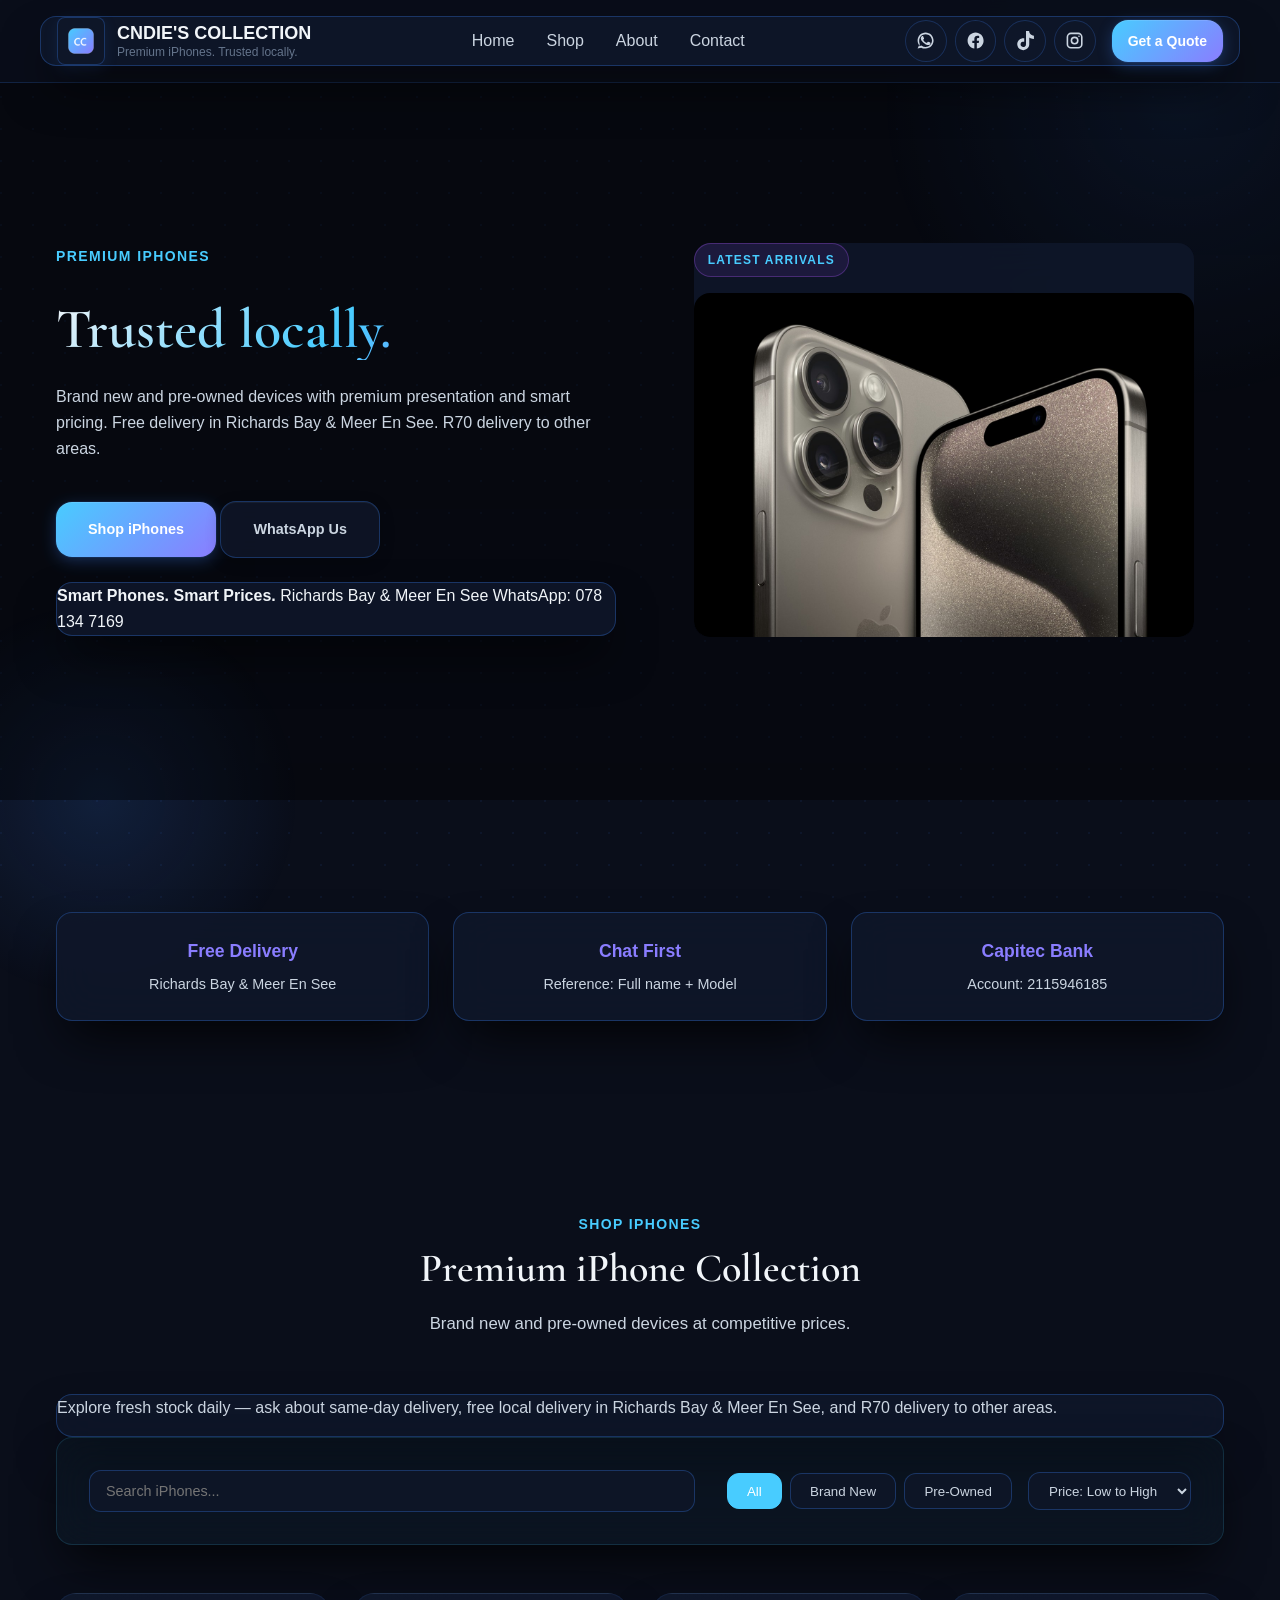
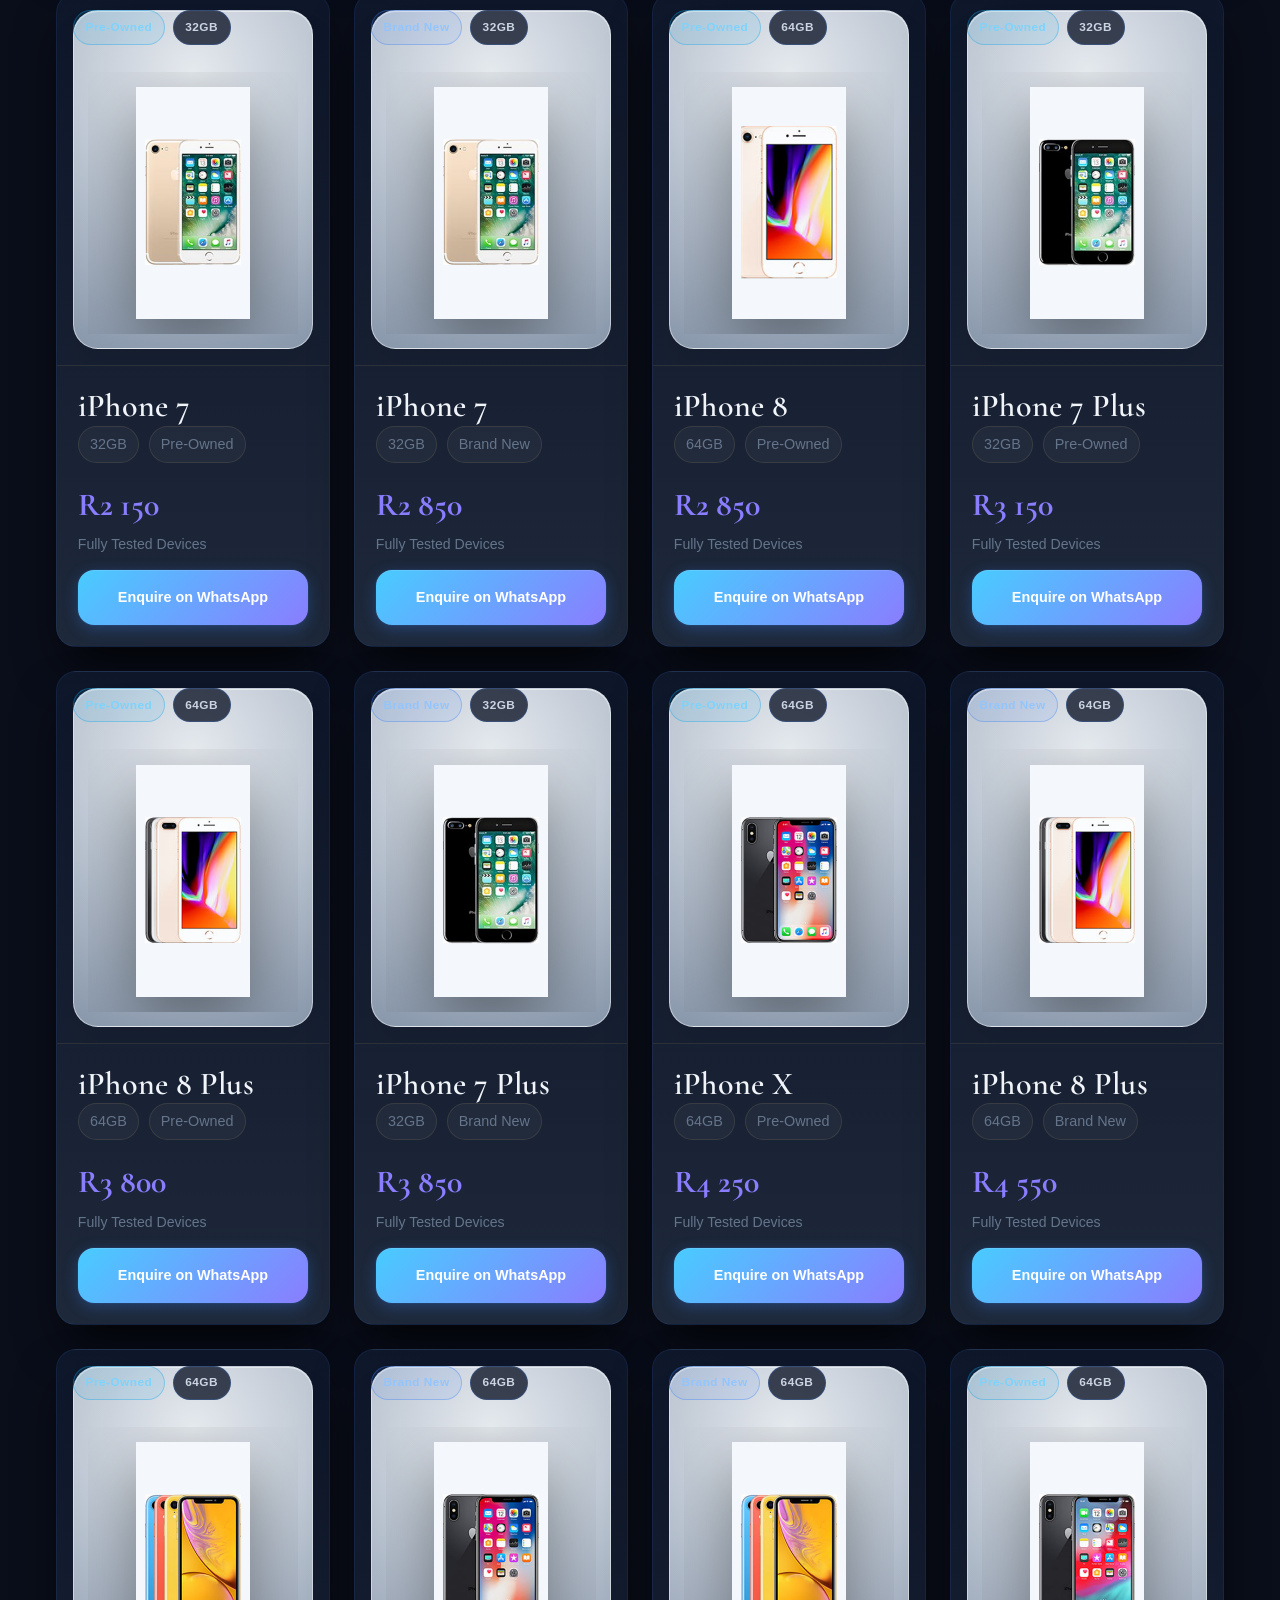
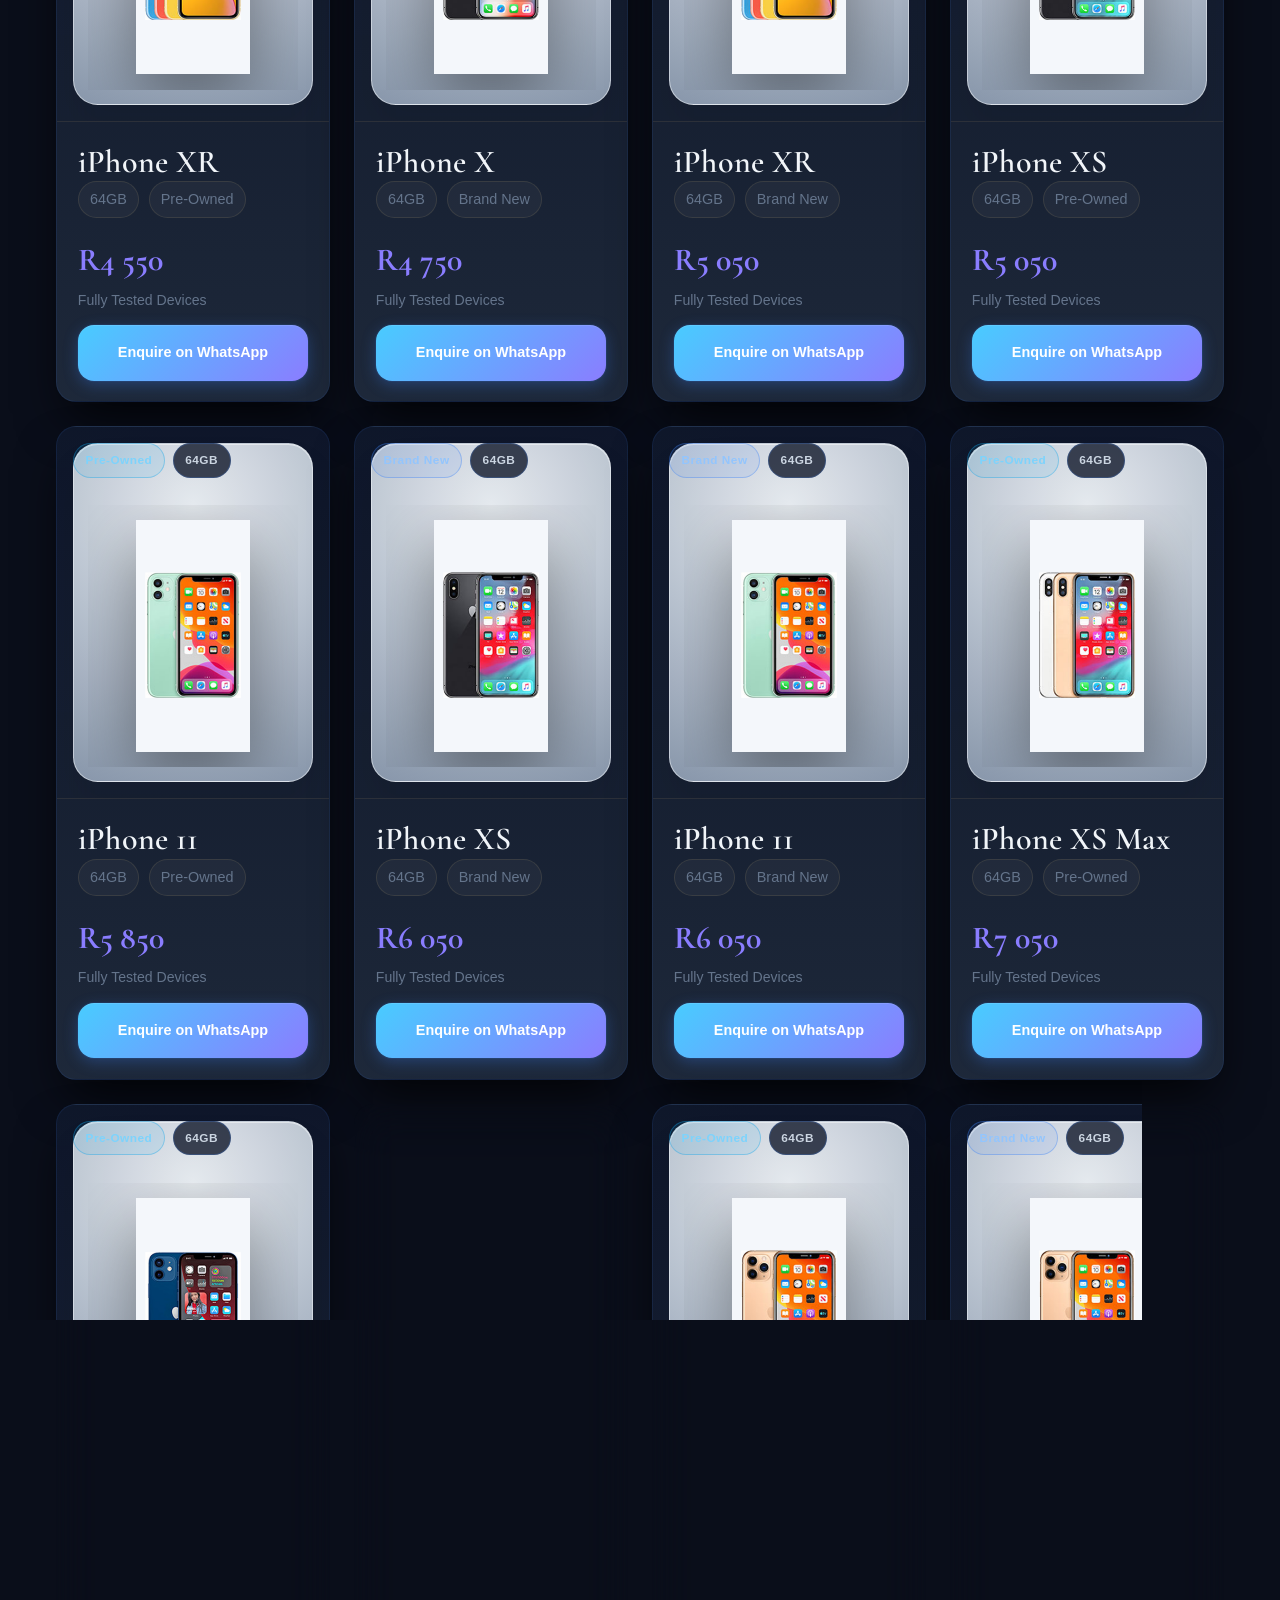
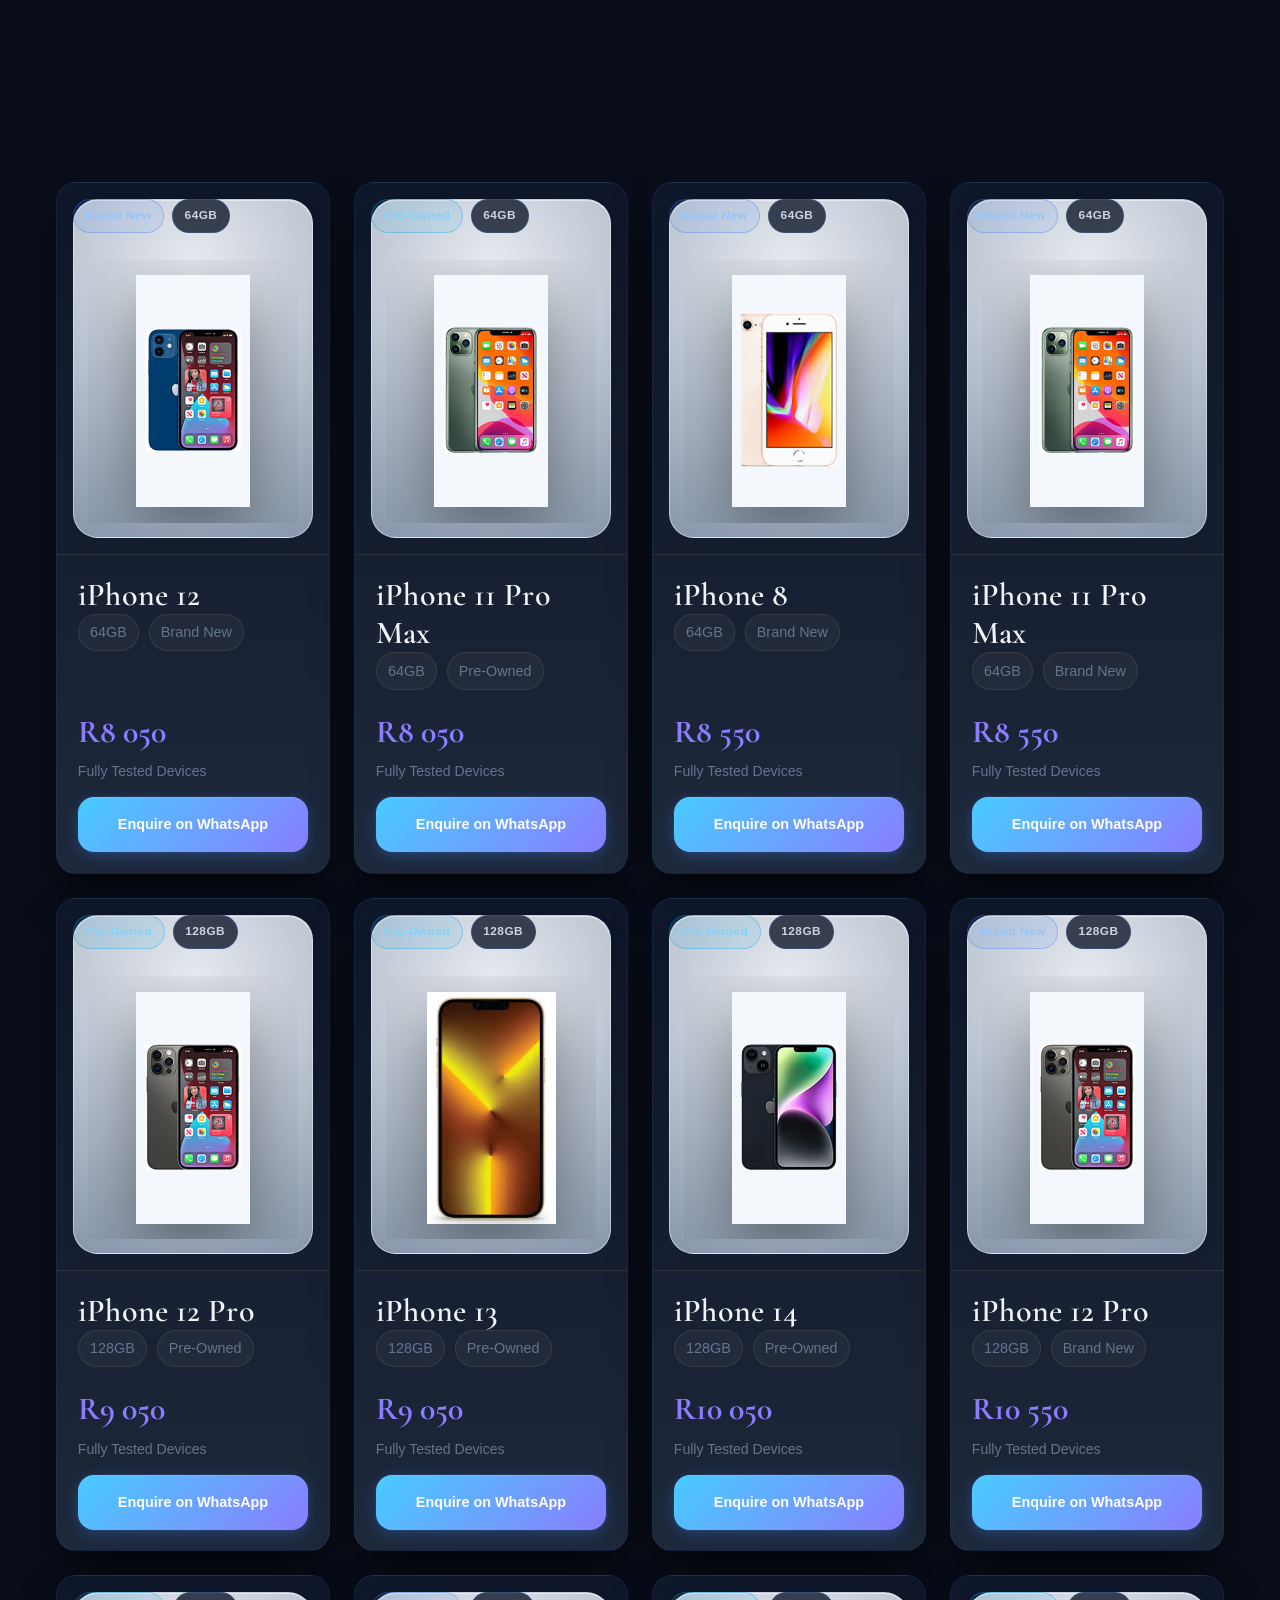
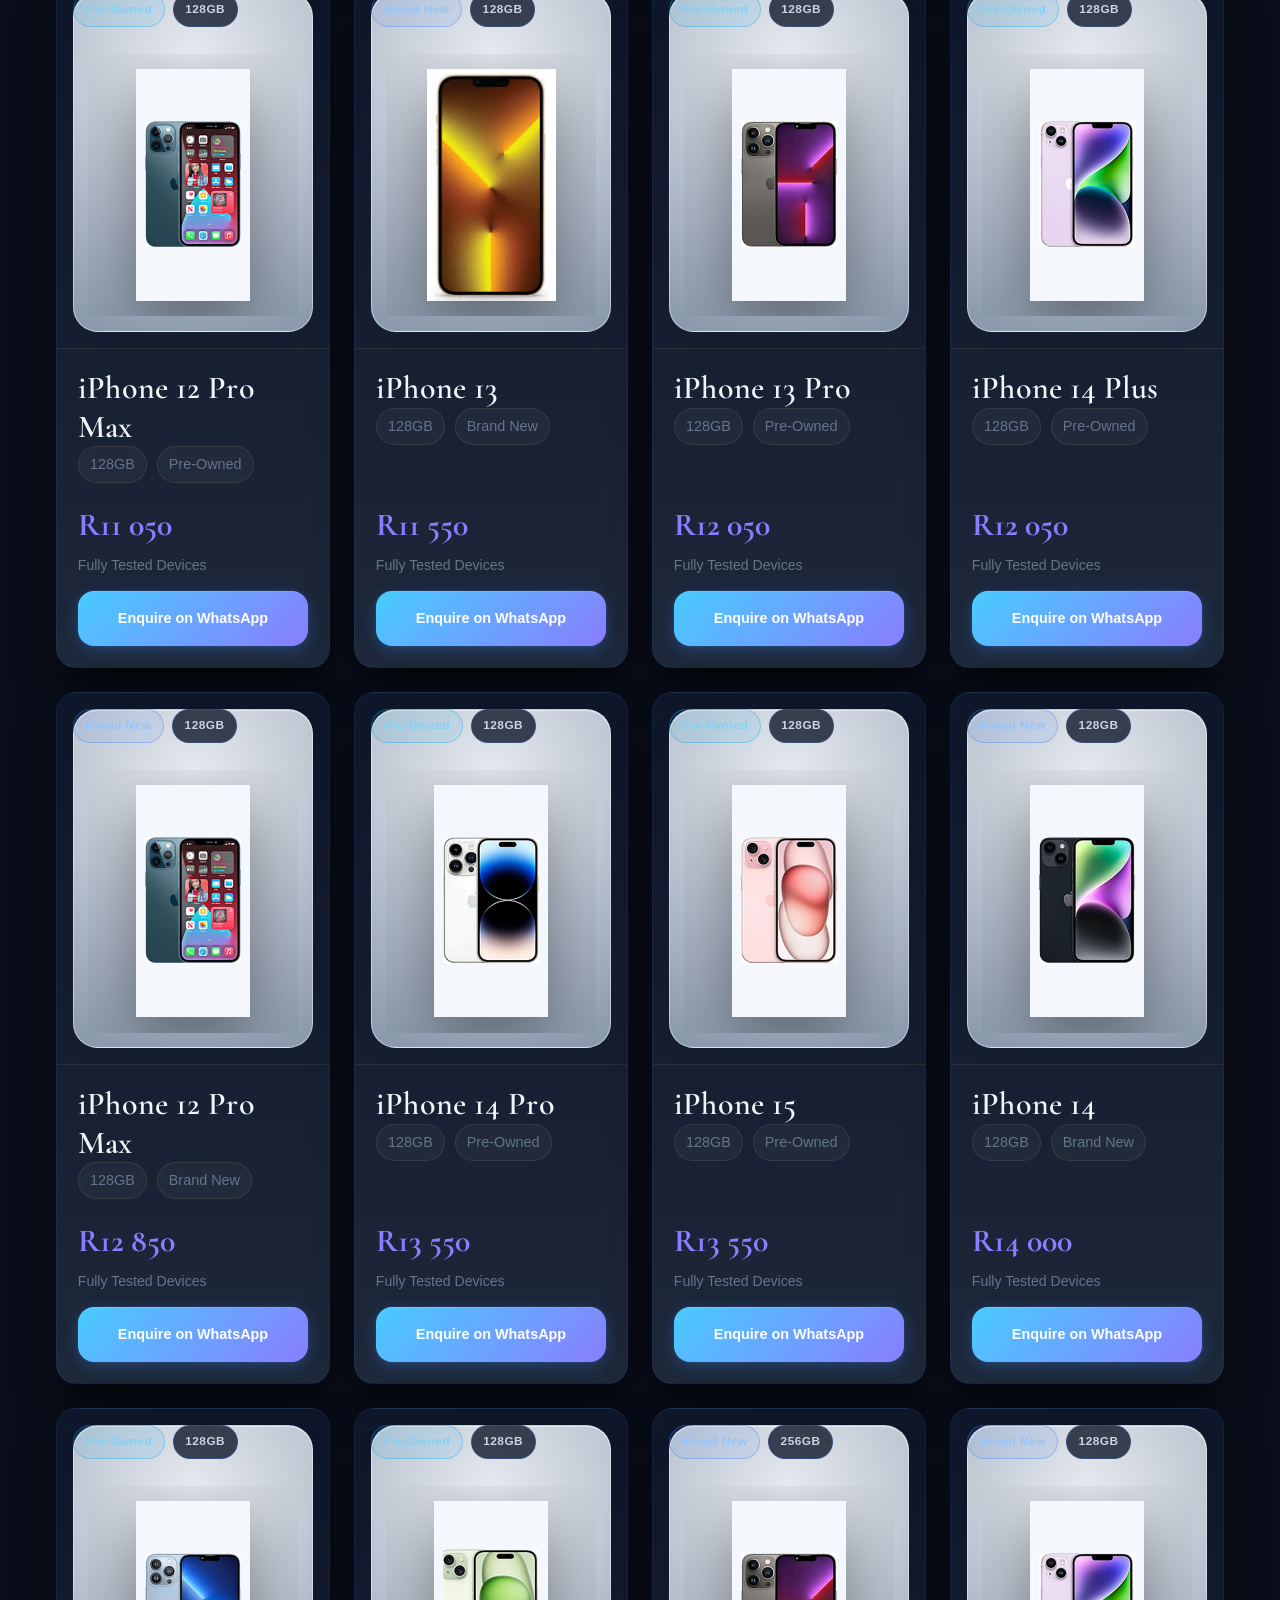
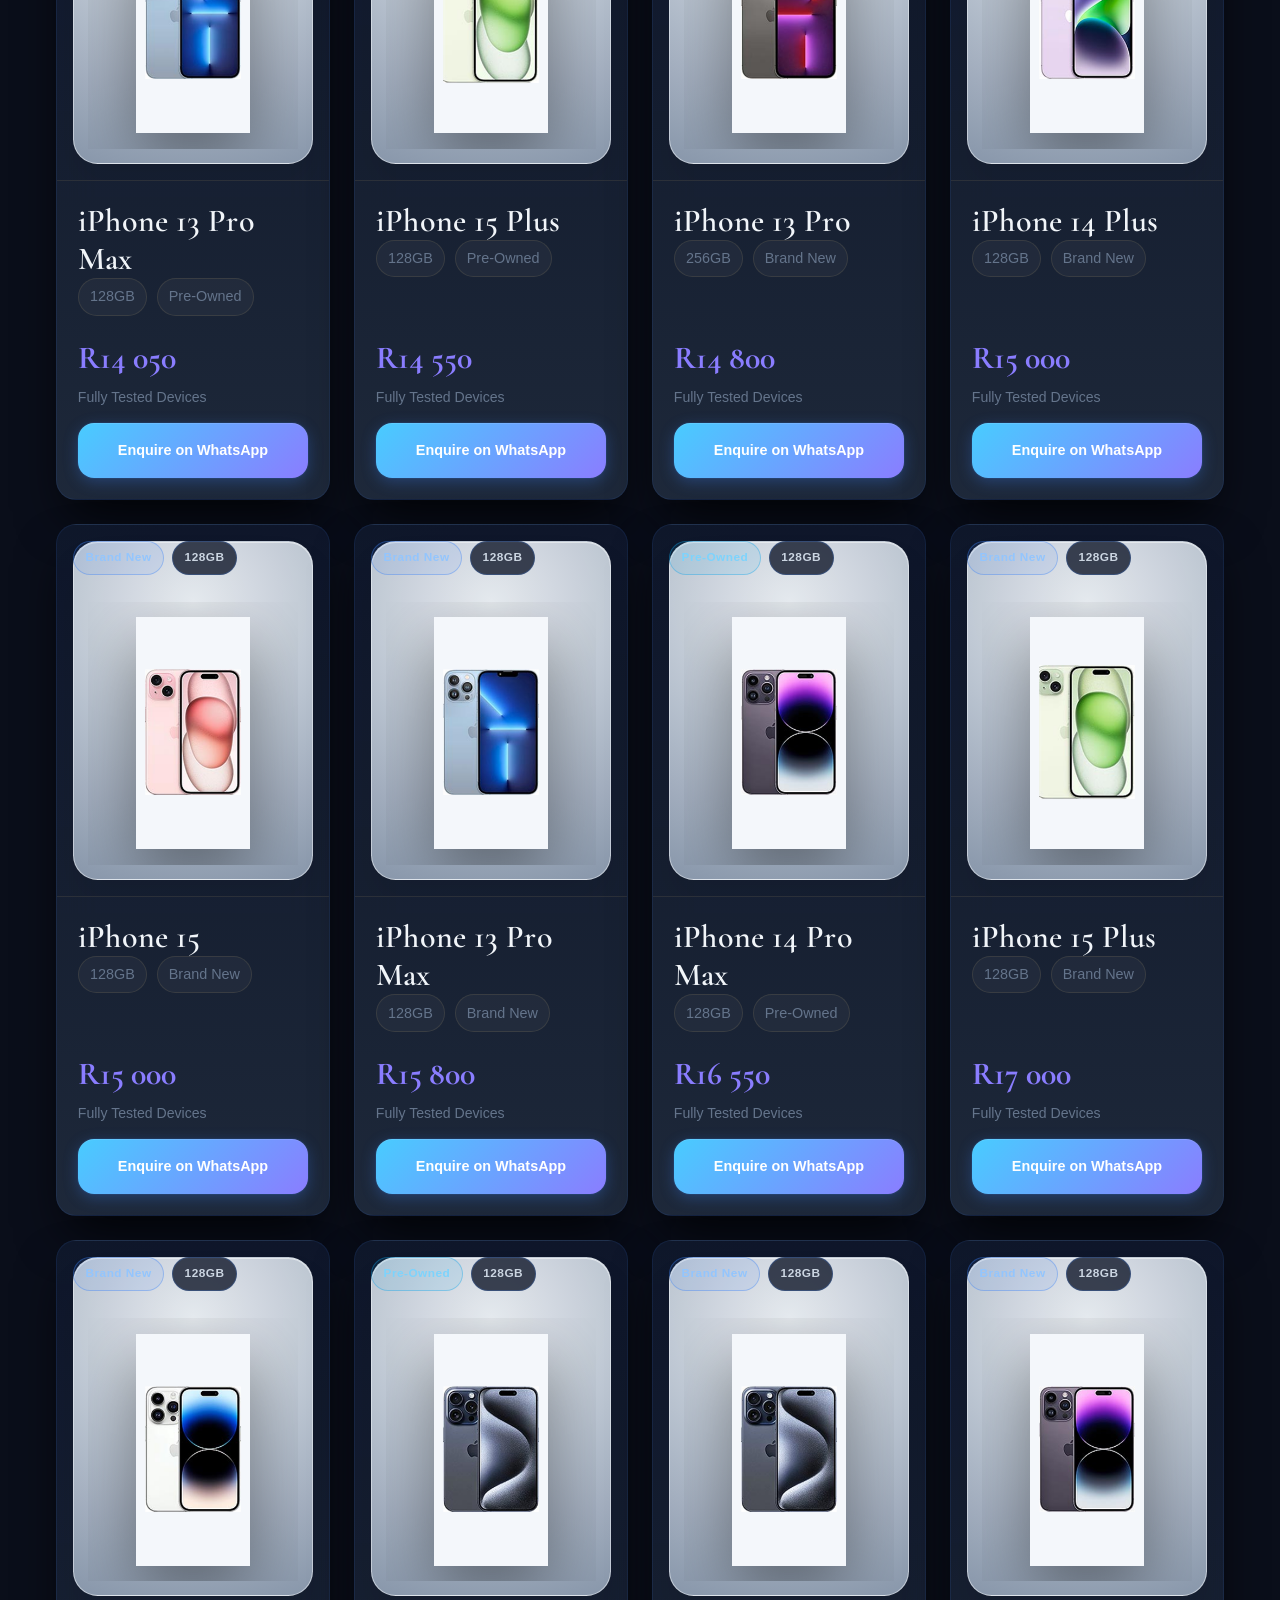
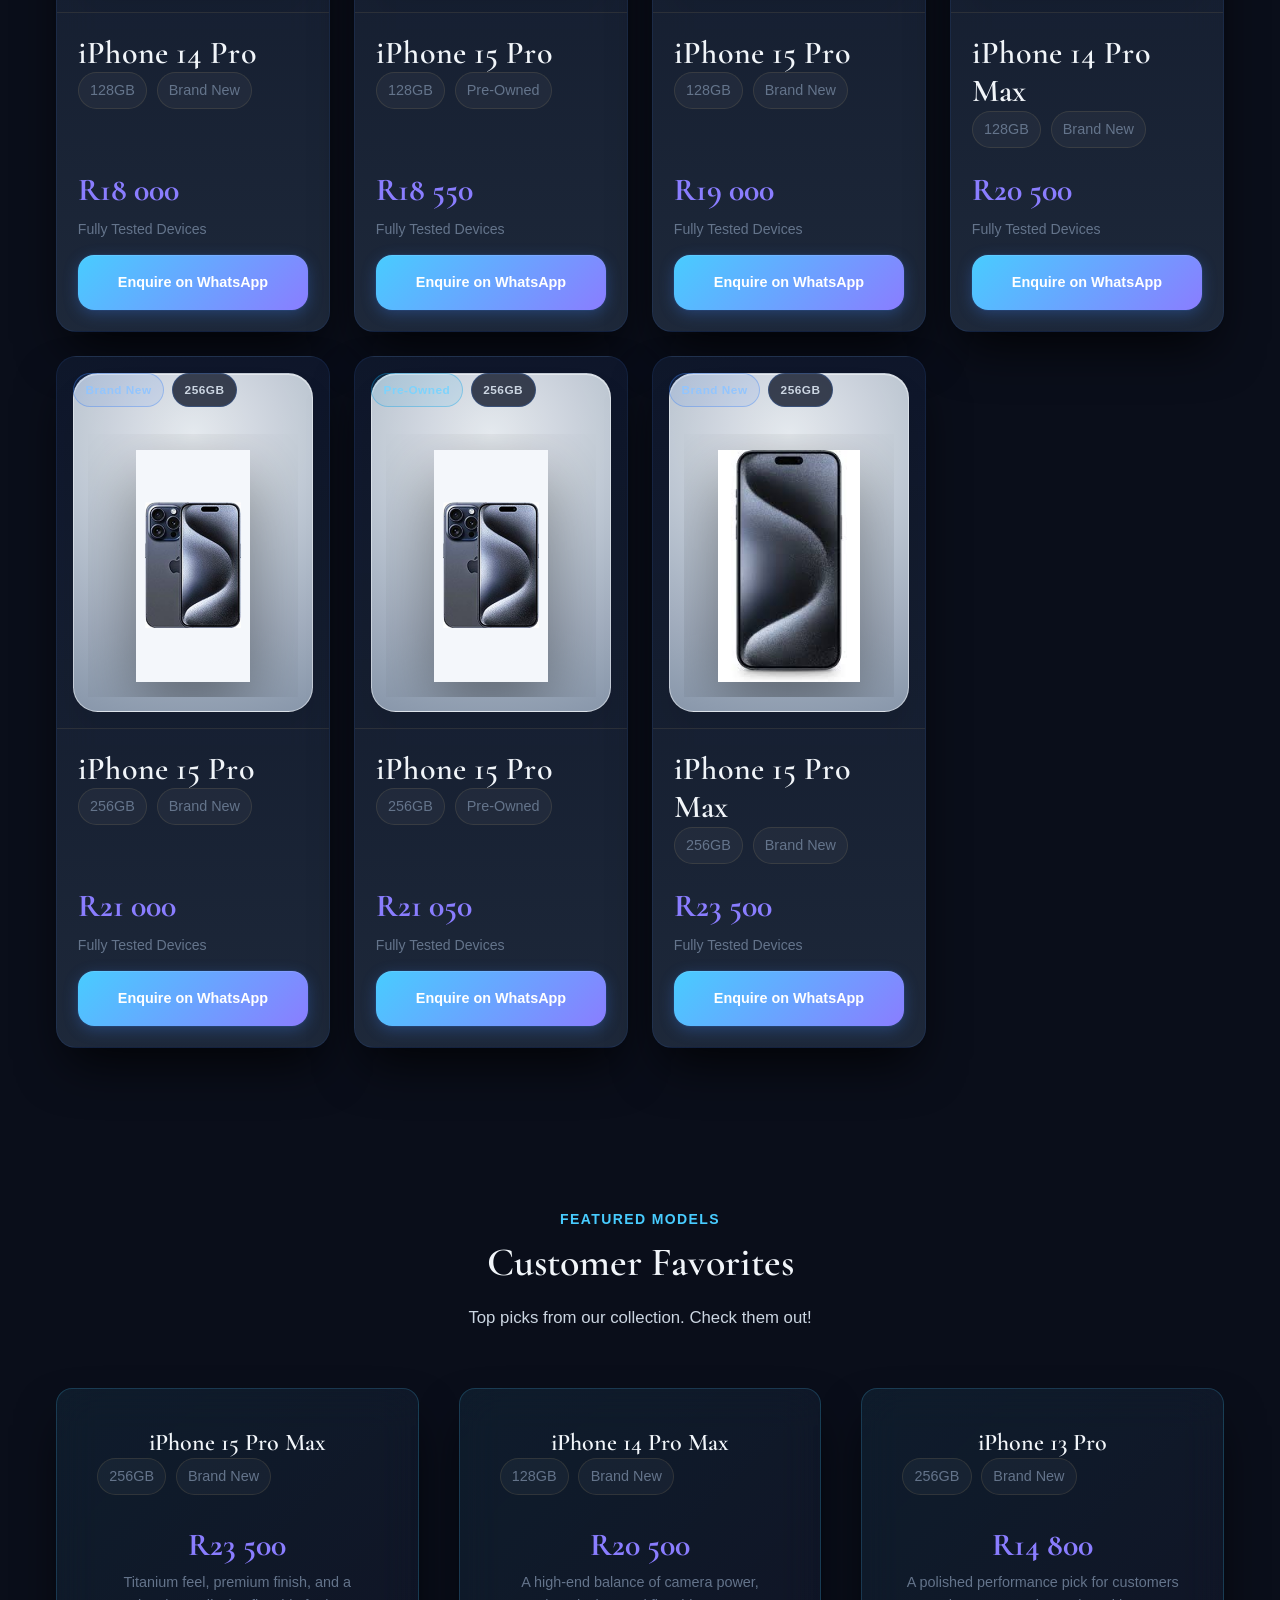
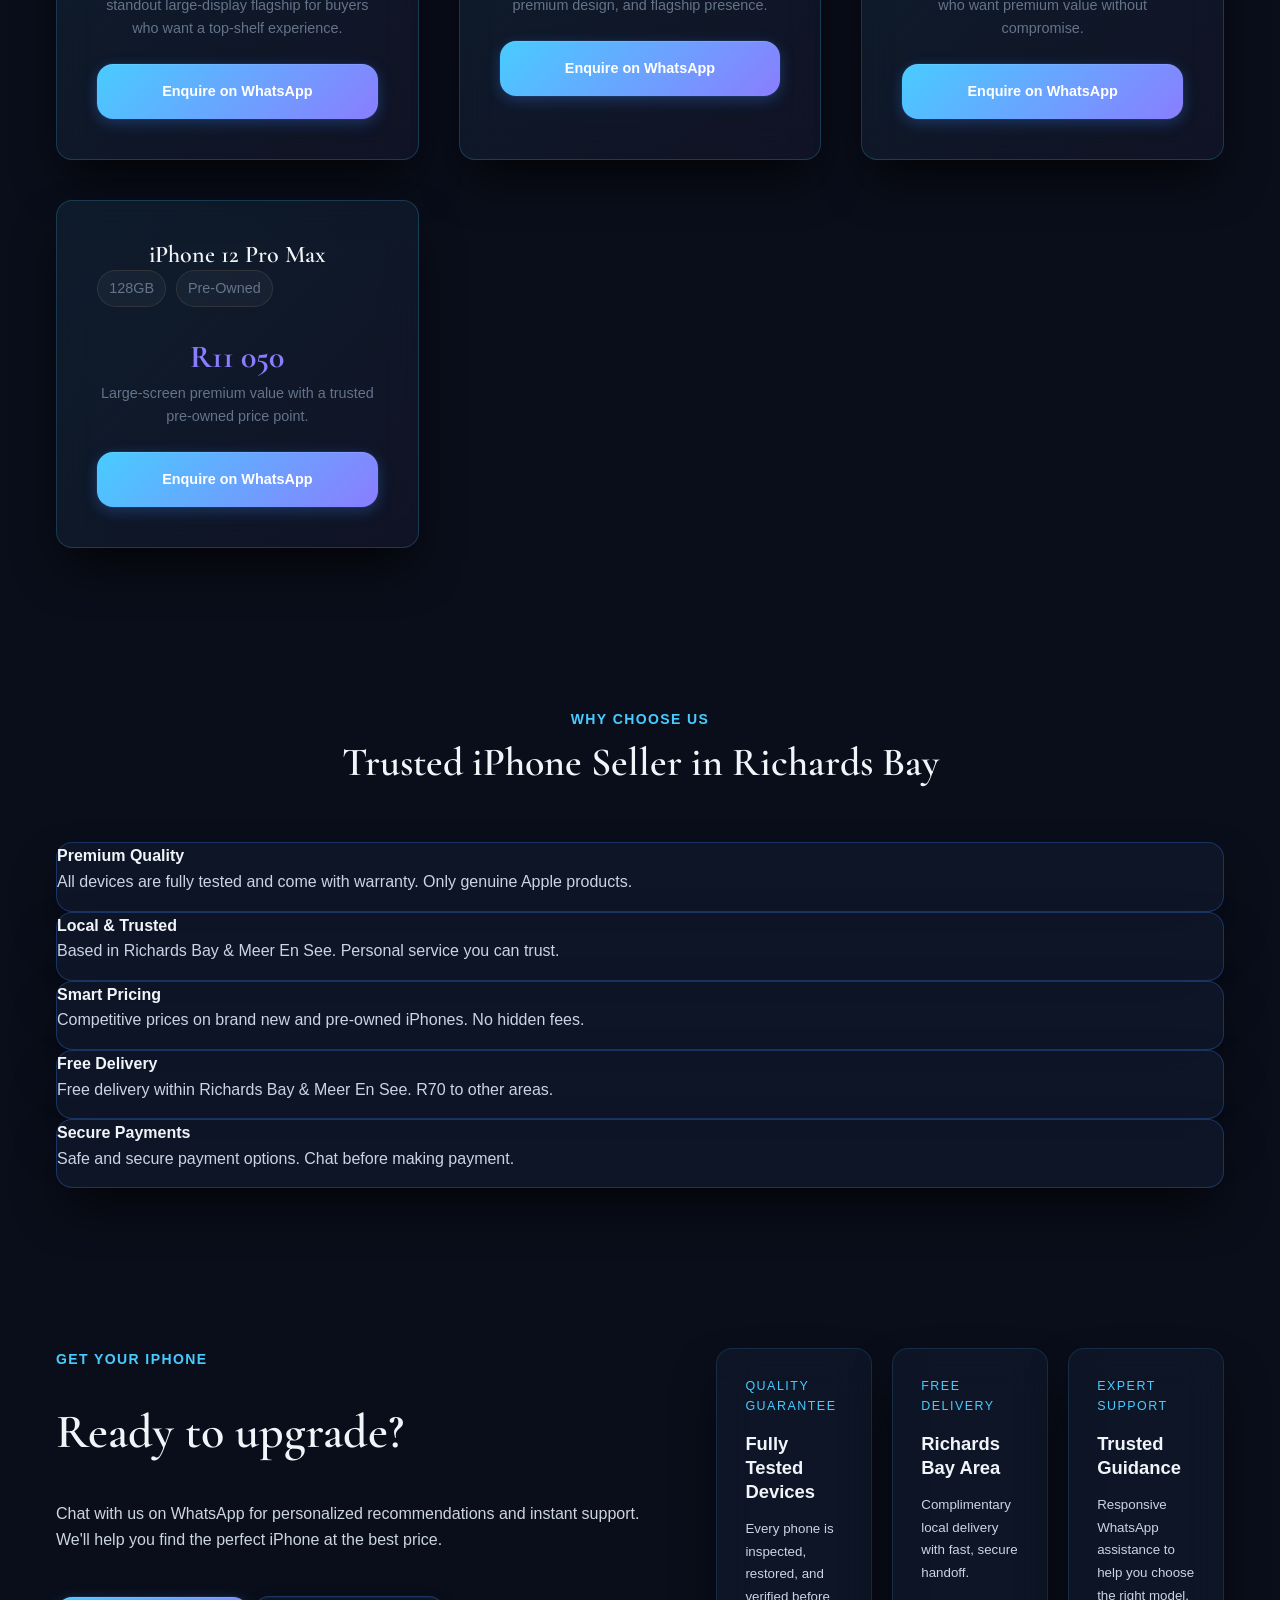
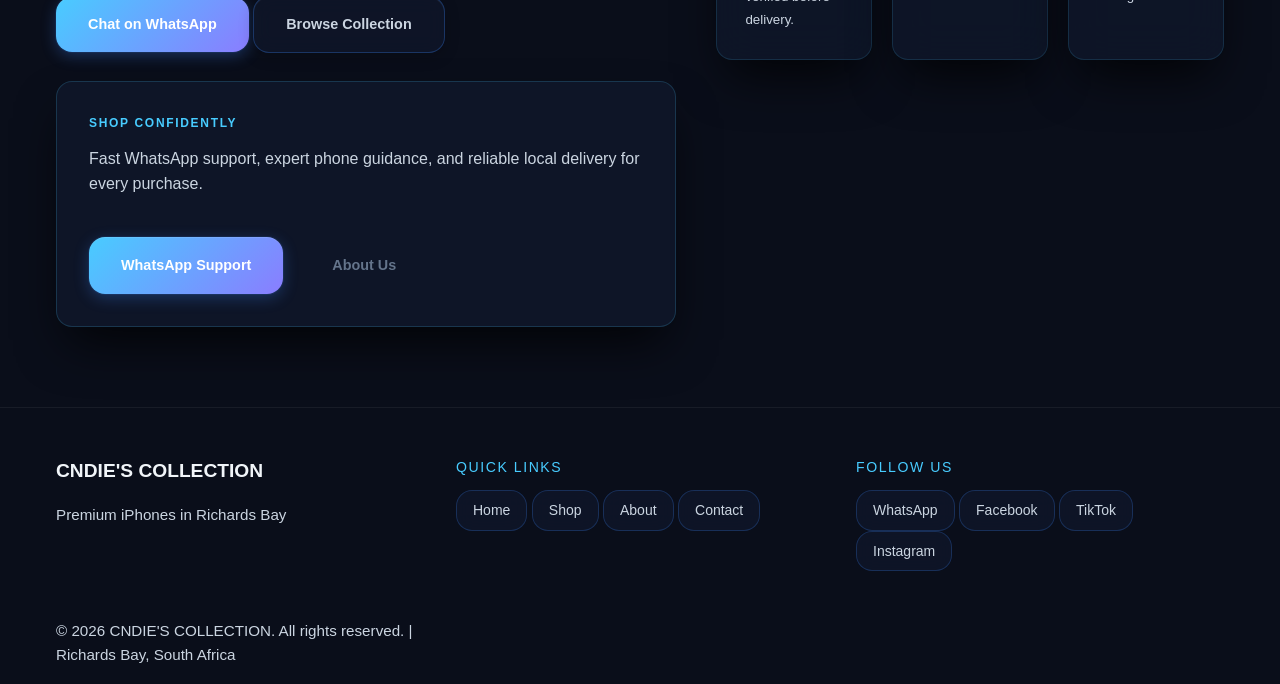
==== cndies collection/index.html @ 04506ee4 "Initial commit - Cndies Collection website" ====
<!DOCTYPE html>
<html lang="en">
<head>
  <meta charset="UTF-8">
  <meta name="viewport" content="width=device-width, initial-scale=1.0">
  <meta name="description" content="Premium iPhones for sale in Richards Bay & Meer En See. Brand new and pre-owned devices with free delivery locally and R70 delivery to other areas. Trusted local seller.">
  <meta name="keywords" content="iPhone for sale Richards Bay, buy iPhone Meer En See, pre-owned iPhones, brand new iPhones, iPhone 15 Pro Max, iPhone 14 Pro, affordable iPhones">
  <link rel="canonical" href="https://your-netlify-link.netlify.app/">
  <title>CNDIE'S COLLECTION | Premium iPhones Richards Bay</title>
  <meta property="og:title" content="CNDIE'S COLLECTION | Premium iPhones for Sale">
  <meta property="og:description" content="Brand new and pre-owned iPhones with free delivery in Richards Bay & Meer En See and R70 delivery to other areas. Trusted local seller with smart pricing.">
  <link rel="preconnect" href="https://fonts.googleapis.com">
  <link rel="preconnect" href="https://fonts.gstatic.com" crossorigin>
  <link href="https://fonts.googleapis.com/css2?family=Segoe+UI:wght@300;400;500;600;700&family=Cormorant+Garamond:ital,wght@0,400;0,500;0,600;1,400&display=swap" rel="stylesheet">
  <link rel="stylesheet" href="css/style.css">
  <link rel="stylesheet" href="css/shop.css">
  <link rel="stylesheet" href="css/responsive.css">
</head>
<body>
  <div class="background-orb orb-one"></div>
  <div class="background-orb orb-two"></div>
  <div class="background-grid"></div>

  <header class="site-header" id="top">
    <div class="container nav-shell glass-panel">
      <a class="brand" href="index.html#home" aria-label="CNDIE'S COLLECTION home">
        <span class="brand-mark">
          <img src="assets/images/logo/logo-mark.png" alt="CNDIE'S COLLECTION logo">
        </span>
        <span class="brand-copy">
          <strong>CNDIE'S COLLECTION</strong>
          <small>Premium iPhones. Trusted locally.</small>
        </span>
      </a>

      <button class="nav-toggle" id="navToggle" type="button" aria-expanded="false" aria-controls="siteNav" aria-label="Toggle navigation">
        <span></span>
        <span></span>
      </button>

      <nav class="site-nav" id="siteNav">
        <a href="#home">Home</a>
        <a href="#shop">Shop</a>
        <a href="about.html">About</a>
        <a href="contact.html">Contact</a>
      </nav>

      <div class="nav-extras">
        <div class="nav-social" aria-label="Social links">
          <a class="social-link social-link--icon" href="https://wa.me/27781347169" target="_blank" rel="noopener noreferrer" aria-label="WhatsApp">
            <svg viewBox="0 0 24 24" fill="currentColor" aria-hidden="true"><path d="M17.472 14.382c-.297-.149-1.758-.867-2.03-.967-.273-.099-.471-.149-.67.15-.198.297-.768.966-.94 1.164-.173.198-.347.223-.644.075-.297-.149-1.255-.462-2.39-1.475-.883-.788-1.48-1.761-1.653-2.059-.173-.297-.018-.458.13-.606.134-.133.298-.347.446-.52.149-.174.198-.298.298-.497.099-.198.05-.372-.025-.521-.075-.149-.67-1.611-.916-2.207-.242-.579-.487-.5-.67-.51-.173-.009-.372-.01-.571-.01s-.52.075-.792.372c-.273.297-1.04 1.016-1.04 2.479 0 1.462 1.065 2.875 1.213 3.074.149.198 2.095 3.2 5.077 4.487.71.306 1.26.489 1.69.625.71.226 1.36.194 1.872.118.571-.085 1.758-.719 2.006-1.413.248-.695.248-1.29.173-1.414-.074-.124-.272-.198-.57-.347z"/><path d="M12 2.001C6.486 2.001 2 6.487 2 12.001c0 2.113.69 4.061 1.84 5.678L2 22l4.502-1.153A9.942 9.942 0 0 0 12 22.001c5.514 0 10-4.486 10-10 0-5.514-4.486-10-10-10zm0 18c-1.777 0-3.432-.575-4.814-1.553l-.344-.208-2.846.73.76-2.775-.224-.356A7.958 7.958 0 0 1 4 12.001c0-4.411 3.589-7.999 8-7.999s8 3.588 8 7.999c0 4.411-3.589 7.999-8 7.999z"/></svg>
          </a>
          <a class="social-link social-link--icon" href="https://www.facebook.com/cndieg.cndie?mibextid=ZbWKwL" target="_blank" rel="noopener noreferrer" aria-label="Facebook">
            <svg viewBox="0 0 24 24" fill="currentColor" aria-hidden="true"><path d="M22 12.07C22 6.528 17.523 2 12 2S2 6.528 2 12.07c0 5.03 3.657 9.2 8.438 9.917v-7.03H7.898v-2.888h2.54v-2.205c0-2.507 1.492-3.89 3.777-3.89 1.094 0 2.238.195 2.238.195v2.46h-1.26c-1.242 0-1.63.771-1.63 1.562v1.878h2.773l-.443 2.888h-2.33v7.03C18.343 21.27 22 17.1 22 12.07z"/></svg>
          </a>
          <a class="social-link social-link--icon" href="https://www.tiktok.com/@cndie09?_r=1&_t=ZS-954XGN6Ud9x" target="_blank" rel="noopener noreferrer" aria-label="TikTok">
            <svg viewBox="0 0 24 24" fill="currentColor" aria-hidden="true"><path d="M12.525.02c1.31-.02 2.61-.01 3.91-.02.08 1.53.63 3.09 1.75 4.17 1.12 1.11 2.7 1.62 4.24 1.79v4.03c-1.44-.05-2.89-.35-4.2-.97-.57-.26-1.1-.59-1.62-.93-.01 2.92.01 5.84-.02 8.75-.08 1.4-.54 2.79-1.35 3.94-1.31 1.92-3.58 3.17-5.91 3.21-1.43.08-2.86-.31-4.08-1.03-2.02-1.19-3.44-3.37-3.65-5.71-.02-.5-.03-1-.01-1.49.18-1.9 1.12-3.72 2.58-4.96 1.66-1.44 3.98-2.13 6.15-1.72.02 1.48-.04 2.96-.04 4.44-.99-.32-2.15-.23-3.02.37-.63.41-1.11 1.04-1.36 1.75-.21.51-.15 1.07-.14 1.61.24 1.64 1.82 3.02 3.5 2.87 1.12-.01 2.19-.66 2.77-1.61.19-.33.4-.67.41-1.06.1-1.79.06-3.57.07-5.36.01-4.03-.01-8.05.02-12.07z"/></svg>
          </a>
          <a class="social-link social-link--icon" href="https://www.instagram.com/cndie3?igsh=anlnZHV1OTlieHNv" target="_blank" rel="noopener noreferrer" aria-label="Instagram">
            <svg viewBox="0 0 24 24" fill="currentColor" aria-hidden="true"><path d="M7.5 2h9A5.5 5.5 0 0 1 22 7.5v9A5.5 5.5 0 0 1 16.5 22h-9A5.5 5.5 0 0 1 2 16.5v-9A5.5 5.5 0 0 1 7.5 2zm0 2A3.5 3.5 0 0 0 4 7.5v9A3.5 3.5 0 0 0 7.5 20h9a3.5 3.5 0 0 0 3.5-3.5v-9A3.5 3.5 0 0 0 16.5 4h-9zm10 1.5a1 1 0 1 1 0 2 1 1 0 0 1 0-2zM12 7a5 5 0 1 1 0 10 5 5 0 0 1 0-10zm0 2a3 3 0 1 0 0 6 3 3 0 0 0 0-6z"/></svg>
          </a>
        </div>
        <a class="btn btn-primary nav-cta" href="https://wa.me/27781347169?text=Hi%20I%20want%20to%20enquire%20about%20iPhones" target="_blank" rel="noopener noreferrer">Get a Quote</a>
      </div>
    </div>
  </header>

  <main>
    <!-- HERO SECTION -->
    <section class="hero section" id="home">
      <div class="hero-overlay"></div>
      <div class="container hero-grid">
        <div class="hero-copy">
          <span class="eyebrow">Premium iPhones</span>
          <h1>Trusted locally.</h1>
          <p class="lead">
            Brand new and pre-owned devices with premium presentation and smart pricing.
            Free delivery in Richards Bay & Meer En See. R70 delivery to other areas.
          </p>

          <div class="hero-actions">
            <a class="btn btn-primary" href="#shop">Shop iPhones</a>
            <a class="btn btn-secondary" href="https://wa.me/27781347169?text=Hi%20I%20want%20to%20enquire%20about%20iPhones" target="_blank" rel="noopener noreferrer">WhatsApp Us</a>
          </div>

          <div class="hero-callout glass-panel">
            <strong>Smart Phones. Smart Prices.</strong>
            <span>Richards Bay & Meer En See</span>
            <span>WhatsApp: 078 134 7169</span>
          </div>
        </div>

        <div class="hero-visual">
          <div class="featured-showcase glass-panel">
            <span class="featured-tag">Latest Arrivals</span>
            <div class="featured-showcase-art">
              <img src="assets/images/hero/premium-hero-realistic.jpg" alt="Premium iPhone collection at CNDIE'S COLLECTION" loading="eager" decoding="async">
            </div>
          </div>
        </div>
      </div>
    </section>

    <!-- INFO BANNERS -->
    <section class="section info-bar">
      <div class="container">
        <div class="info-grid">
          <div class="info-item glass-card">
            <strong>Free Delivery</strong>
            <span>Richards Bay & Meer En See</span>
          </div>
          <div class="info-item glass-card">
            <strong>Chat First</strong>
            <span>Reference: Full name + Model</span>
          </div>
          <div class="info-item glass-card">
            <strong>Capitec Bank</strong>
            <span>Account: 2115946185</span>
          </div>
        </div>
      </div>
    </section>

    <!-- SHOP SECTION -->
    <section class="section shop-section" id="shop">
      <div class="container">
        <div class="section-header">
          <span class="eyebrow">Shop iPhones</span>
          <h2>Premium iPhone Collection</h2>
          <p>Brand new and pre-owned devices at competitive prices.</p>
        </div>

        <div class="shop-banner glass-panel">
          <p>Explore fresh stock daily — ask about same-day delivery, free local delivery in Richards Bay & Meer En See, and R70 delivery to other areas.</p>
        </div>

        <!-- Filters -->
        <div class="filters-bar glass-panel">
          <div class="search-box">
            <input type="text" id="searchInput" placeholder="Search iPhones...">
          </div>
          <div class="filter-controls">
            <div id="conditionFilters" class="condition-buttons">
              <button class="filter-btn active" data-condition="All">All</button>
              <button class="filter-btn" data-condition="Brand New">Brand New</button>
              <button class="filter-btn" data-condition="Pre-Owned">Pre-Owned</button>
            </div>
            <select id="sortSelect">
              <option value="low-high">Price: Low to High</option>
              <option value="high-low">Price: High to Low</option>
            </select>
          </div>
        </div>

        <!-- Empty State -->
        <div class="empty-state glass-card hidden" id="emptyState">
          <p>No products found. Try adjusting your search or filters.</p>
        </div>

        <!-- Products Grid -->
        <div class="products-grid" id="productGrid">
          <!-- Products will be loaded here by JavaScript -->
        </div>
      </div>
    </section>

    <!-- FEATURED MODELS -->
    <section class="section featured-models">
      <div class="container">
        <div class="section-header">
          <span class="eyebrow">Featured Models</span>
          <h2>Customer Favorites</h2>
          <p>Top picks from our collection. Check them out!</p>
        </div>

        <div class="featured-grid" id="featuredGrid">
          <!-- Featured models will be loaded here by JavaScript -->
        </div>
      </div>
    </section>



    <!-- TRUST SECTION -->
    <section class="section trust-section">
      <div class="container">
        <div class="section-header">
          <span class="eyebrow">Why Choose Us</span>
          <h2>Trusted iPhone Seller in Richards Bay</h2>
        </div>

        <div class="trust-grid">
          <article class="trust-card glass-card">
            <strong>Premium Quality</strong>
            <p>All devices are fully tested and come with warranty. Only genuine Apple products.</p>
          </article>
          <article class="trust-card glass-card">
            <strong>Local & Trusted</strong>
            <p>Based in Richards Bay & Meer En See. Personal service you can trust.</p>
          </article>
          <article class="trust-card glass-card">
            <strong>Smart Pricing</strong>
            <p>Competitive prices on brand new and pre-owned iPhones. No hidden fees.</p>
          </article>
          <article class="trust-card glass-card">
            <strong>Free Delivery</strong>
            <p>Free delivery within Richards Bay & Meer En See. R70 to other areas.</p>
          </article>
          <article class="trust-card glass-card">
            <strong>Secure Payments</strong>
            <p>Safe and secure payment options. Chat before making payment.</p>
          </article>
        </div>
      </div>
    </section>

    <!-- CONTACT PREVIEW -->
    <section class="section contact-preview" id="contact">
      <div class="container contact-preview-grid">
        <div class="contact-intro">
          <span class="eyebrow">Get Your iPhone</span>
          <h2>Ready to upgrade?</h2>
          <p>Chat with us on WhatsApp for personalized recommendations and instant support. We'll help you find the perfect iPhone at the best price.</p>

          <div class="hero-actions">
            <a class="btn btn-primary" href="https://wa.me/27781347169?text=Hi%20I%20want%20to%20enquire%20about%20iPhones" target="_blank" rel="noopener noreferrer">Chat on WhatsApp</a>
            <a class="btn btn-secondary" href="#shop">Browse Collection</a>
          </div>

          <div class="connect-panel glass-card">
            <div class="connect-panel-copy">
              <span class="connect-label">Shop Confidently</span>
              <p>Fast WhatsApp support, expert phone guidance, and reliable local delivery for every purchase.</p>
            </div>
            <div class="connect-actions">
              <a class="btn btn-primary" href="https://wa.me/27781347169?text=Hi%20I%20want%20to%20enquire%20about%20iPhones" target="_blank" rel="noopener noreferrer">WhatsApp Support</a>
              <a class="btn btn-ghost" href="about.html">About Us</a>
            </div>
          </div>
        </div>

        <div class="contact-cards">
          <article class="contact-card glass-card">
            <span>Quality Guarantee</span>
            <strong>Fully Tested Devices</strong>
            <small>Every phone is inspected, restored, and verified before delivery.</small>
          </article>
          <article class="contact-card glass-card">
            <span>Free Delivery</span>
            <strong>Richards Bay Area</strong>
            <small>Complimentary local delivery with fast, secure handoff.</small>
          </article>
          <article class="contact-card glass-card">
            <span>Expert Support</span>
            <strong>Trusted Guidance</strong>
            <small>Responsive WhatsApp assistance to help you choose the right model.</small>
          </article>
        </div>
      </div>
    </section>
  </main>

  <footer class="site-footer">
    <div class="container footer-shell">
      <div class="footer-brand">
        <strong>CNDIE'S COLLECTION</strong>
        <p>Premium iPhones in Richards Bay</p>
      </div>
      <div class="footer-links">
        <span>Quick Links</span>
        <div class="social-list">
          <a class="social-link" href="#home">Home</a>
          <a class="social-link" href="#shop">Shop</a>
          <a class="social-link" href="about.html">About</a>
          <a class="social-link" href="contact.html">Contact</a>
        </div>
      </div>
      <div class="footer-social">
        <span>Follow Us</span>
        <div class="social-list social-list--footer">
          <a class="social-link" href="https://wa.me/27781347169" target="_blank" rel="noopener noreferrer">WhatsApp</a>
          <a class="social-link" href="https://www.facebook.com/cndieg.cndie?mibextid=ZbWKwL" target="_blank" rel="noopener noreferrer">Facebook</a>
          <a class="social-link" href="https://www.tiktok.com/@cndie09?_r=1&_t=ZS-954XGN6Ud9x" target="_blank" rel="noopener noreferrer">TikTok</a>
          <a class="social-link" href="https://www.instagram.com/cndie3?igsh=anlnZHV1OTlieHNv" target="_blank" rel="noopener noreferrer">Instagram</a>
        </div>
      </div>
      <p>&copy; 2026 CNDIE'S COLLECTION. All rights reserved. | Richards Bay, South Africa</p>
    </div>
  </footer>

  <script src="js/main.js"></script>
  <script src="js/products.js"></script>
  <script src="js/featured.js"></script>
  <script src="js/filters.js"></script>
  <script src="js/phone-viewer.js"></script>
</body>
</html>
---- cndies collection/css/style.css ----
:root {
  --bg: #0a0e1a;
  --bg-alt: #111827;
  --bg-deep: #1e293b;
  --panel: rgba(15, 23, 42, 0.9);
  --panel-strong: rgba(30, 41, 59, 0.95);
  --panel-soft: rgba(51, 65, 85, 0.8);
  --border: rgba(59, 130, 246, 0.3);
  --border-strong: rgba(96, 165, 250, 0.5);
  --text: #f1f5f9;
  --soft: #cbd5e1;
  --muted: #64748b;
  --accent: #48ccff;
  --accent-strong: #8a7dff;
  --accent-deep: #3b82f6;
  --accent-shadow: rgba(72, 204, 255, 0.4);
  --shadow: 0 25px 50px -12px rgba(0, 0, 0, 0.8);
  --radius: 16px;
  --radius-md: 12px;
  --radius-sm: 8px;
  --container: 1200px;
}

.glass-panel,
.glass-card {
  background: var(--panel);
  backdrop-filter: blur(20px);
  border: 1px solid var(--border);
  border-radius: var(--radius);
  box-shadow: var(--shadow);
}

.btn {
  position: relative;
  display: inline-flex;
  align-items: center;
  justify-content: center;
  padding: 1rem 2rem;
  border-radius: var(--radius);
  font-weight: 600;
  font-size: 0.9rem;
  text-decoration: none;
  transition: all 300ms cubic-bezier(0.4, 0, 0.2, 1);
  cursor: pointer;
  border: none;
  overflow: hidden;
  isolation: isolate;
}

.btn::before {
  content: '';
  position: absolute;
  inset: 0;
  background: linear-gradient(135deg, rgba(59, 130, 246, 0.1), rgba(96, 165, 250, 0.05));
  border-radius: inherit;
  opacity: 0;
  transition: opacity 300ms ease;
  z-index: -1;
}

.btn::after {
  content: '';
  position: absolute;
  inset: 0;
  background: linear-gradient(135deg, rgba(59, 130, 246, 0.2), rgba(96, 165, 250, 0.1));
  border-radius: inherit;
  opacity: 0;
  transition: opacity 300ms ease;
  z-index: -1;
}

.btn-primary {
  background: linear-gradient(135deg, var(--accent) 0%, var(--accent-strong) 100%);
  color: white;
  box-shadow:
    0 4px 15px rgba(59, 130, 246, 0.3),
    0 0 0 1px rgba(59, 130, 246, 0.1),
    inset 0 1px 0 rgba(255, 255, 255, 0.1);
}

.btn-primary::before {
  background: linear-gradient(135deg, rgba(255, 255, 255, 0.2), rgba(255, 255, 255, 0.05));
}

.btn-primary:hover {
  transform: translateY(-2px) scale(1.02);
  box-shadow:
    0 8px 25px rgba(59, 130, 246, 0.4),
    0 0 0 1px rgba(96, 165, 250, 0.3),
    inset 0 1px 0 rgba(255, 255, 255, 0.2);
}

.btn-primary:hover::before {
  opacity: 1;
}

.btn-primary:active {
  transform: translateY(0) scale(0.98);
  transition: all 100ms ease;
}

.btn-secondary {
  background: rgba(15, 23, 42, 0.8);
  color: var(--soft);
  border: 1px solid var(--border);
  backdrop-filter: blur(10px);
  box-shadow:
    0 4px 15px rgba(0, 0, 0, 0.2),
    inset 0 1px 0 rgba(255, 255, 255, 0.05);
}

.btn-secondary::before {
  background: linear-gradient(135deg, rgba(59, 130, 246, 0.1), rgba(96, 165, 250, 0.05));
}

.btn-secondary:hover {
  color: var(--text);
  border-color: var(--border-strong);
  transform: translateY(-1px);
  box-shadow:
    0 6px 20px rgba(59, 130, 246, 0.2),
    inset 0 1px 0 rgba(255, 255, 255, 0.1);
}

.btn-secondary:hover::before {
  opacity: 1;
}

.btn-secondary:active {
  transform: translateY(0);
  transition: all 100ms ease;
}

.btn-ghost {
  background: transparent;
  color: var(--muted);
  border: 1px solid transparent;
}

.btn-ghost::before {
  background: linear-gradient(135deg, rgba(59, 130, 246, 0.05), rgba(96, 165, 250, 0.02));
}

.btn-ghost:hover {
  color: var(--soft);
  transform: translateY(-1px);
}

.btn-ghost:hover::before {
  opacity: 1;
}

.btn-ghost:active {
  transform: translateY(0);
  transition: all 100ms ease;
}

.hidden {
  display: none !important;
}

*,
*::before,
*::after {
  box-sizing: border-box;
}

html {
  font-size: 16px;
  line-height: 1.5;
}

body {
  margin: 0;
  font-family: "Poppins", "Inter", -apple-system, BlinkMacSystemFont, "Segoe UI", Roboto, sans-serif;
  font-size: 1rem;
  font-weight: 400;
  line-height: 1.6;
  color: var(--text);
  background: var(--bg);
  overflow-x: hidden;
  padding-top: 5rem;
}

.background-orb {
  position: fixed;
  border-radius: 50%;
  background: radial-gradient(circle, rgba(59, 130, 246, 0.15), transparent 70%);
  pointer-events: none;
  z-index: -1;
}

.orb-one {
  width: 600px;
  height: 600px;
  top: -200px;
  right: -200px;
}

.orb-two {
  width: 400px;
  height: 400px;
  bottom: -100px;
  left: -100px;
}

.background-grid {
  position: fixed;
  inset: 0;
  background-image:
    radial-gradient(circle at 1px 1px, rgba(59, 130, 246, 0.08) 1px, transparent 0);
  background-size: 32px 32px;
  pointer-events: none;
  z-index: -2;
}

.container {
  width: min(calc(100% - 2rem), var(--container));
  margin: 0 auto;
  padding: 0 1rem;
}

.section {
  padding: 5rem 0;
}

.eyebrow {
  display: block;
  font-size: 0.875rem;
  font-weight: 600;
  letter-spacing: 0.1em;
  text-transform: uppercase;
  color: var(--accent);
  margin-bottom: 0.5rem;
}

h1, h2, h3, h4, h5, h6 {
  margin: 0 0 1rem 0;
  font-family: "Cormorant Garamond", serif;
  font-weight: 600;
  line-height: 1.2;
  color: var(--text);
}

h1 { font-size: 3rem; }
h2 { font-size: 2.5rem; }
h3 { font-size: 2rem; }
h4 { font-size: 1.5rem; }
h5 { font-size: 1.25rem; }
h6 { font-size: 1rem; }

p {
  margin: 0 0 1rem 0;
  color: var(--soft);
}

a {
  color: var(--accent-strong);
  text-decoration: none;
  transition: color 180ms ease;
}

a:hover {
  color: var(--text);
}

.site-header {
  position: fixed;
  top: 0;
  left: 0;
  right: 0;
  z-index: 100;
  padding: 1rem 0;
  background: rgba(10, 14, 26, 0.95);
  backdrop-filter: blur(20px);
  border-bottom: 1px solid rgba(59, 130, 246, 0.2);
  transition: all 300ms ease;
}

.site-header.scrolled {
  padding: 0.75rem 0;
  border-bottom: 1px solid rgba(168, 85, 247, 0.3);
  box-shadow: 0 10px 30px rgba(0, 0, 0, 0.3);
}

.nav-shell {
  display: flex;
  align-items: center;
  justify-content: space-between;
  gap: 2rem;
}

.brand {
  display: flex;
  align-items: center;
  gap: 0.75rem;
  text-decoration: none;
  color: inherit;
}

.brand-mark {
  display: flex;
  align-items: center;
  justify-content: center;
  width: 3rem;
  height: 3rem;
  background: rgba(15, 23, 42, 0.9);
  border-radius: var(--radius-sm);
  border: 1px solid rgba(59, 130, 246, 0.3);
  overflow: hidden;
  backdrop-filter: blur(10px);
  box-shadow: 0 4px 15px rgba(59, 130, 246, 0.1);
}

.brand-mark img {
  width: 2rem;
  height: 2rem;
  object-fit: contain;
}

.brand-copy strong {
  display: block;
  font-size: 1.125rem;
  font-weight: 700;
  color: var(--text);
  line-height: 1.2;
}

.brand-copy small {
  display: block;
  font-size: 0.75rem;
  color: var(--muted);
  font-weight: 500;
  line-height: 1.2;
}

.site-nav {
  display: flex;
  align-items: center;
  gap: 2rem;
}

.site-nav a {
  color: var(--soft);
  font-weight: 500;
  transition: color 180ms ease;
}

.site-nav a:hover,
.site-nav a:focus {
  color: var(--accent-strong);
}

.nav-extras {
  display: flex;
  align-items: center;
  gap: 1rem;
}

.nav-social {
  display: flex;
  align-items: center;
  gap: 0.5rem;
}

.nav-cta {
  font-size: 0.875rem;
  padding: 0.625rem 1rem;
}

.nav-toggle {
  display: none;
  flex-direction: column;
  gap: 0.25rem;
  background: none;
  border: none;
  cursor: pointer;
  padding: 0.5rem;
  border-radius: var(--radius-sm);
  transition: background 180ms ease;
}

.nav-toggle:hover {
  background: var(--panel);
}

.nav-toggle span {
  width: 1.5rem;
  height: 2px;
  background: var(--text);
  transition: all 180ms ease;
  transform-origin: center;
}

body.menu-open .nav-toggle span:nth-child(1) {
  transform: rotate(45deg) translate(0.25rem, 0.25rem);
}

body.menu-open .nav-toggle span:nth-child(2) {
  opacity: 0;
}

body.menu-open .nav-toggle span:nth-child(3) {
  transform: rotate(-45deg) translate(0.25rem, -0.25rem);
}

.social-link {
  display: inline-flex;
  align-items: center;
  justify-content: center;
  padding: 0.5rem 1rem;
  background: rgba(15, 23, 42, 0.8);
  border: 1px solid rgba(59, 130, 246, 0.24);
  border-radius: var(--radius);
  color: var(--soft);
  font-size: 0.875rem;
  font-weight: 500;
  text-decoration: none;
  transition: all 300ms cubic-bezier(0.4, 0, 0.2, 1);
  backdrop-filter: blur(10px);
  position: relative;
  overflow: hidden;
}

.social-link::before {
  content: '';
  position: absolute;
  inset: 0;
  background: linear-gradient(135deg, rgba(59, 130, 246, 0.1), rgba(96, 165, 250, 0.05));
  border-radius: inherit;
  opacity: 0;
  transition: opacity 300ms ease;
}

.social-link:hover {
  background: rgba(30, 41, 59, 0.9);
  border-color: rgba(59, 130, 246, 0.48);
  color: var(--text);
  transform: translateY(-2px);
  box-shadow: 0 4px 15px rgba(59, 130, 246, 0.2);
}

.social-link:hover::before {
  opacity: 1;
}

.social-link--compact {
  padding: 0.375rem 0.75rem;
  font-size: 0.75rem;
  background: transparent;
  border-color: transparent;
}

.social-link--compact:hover {
  background: rgba(51, 65, 85, 0.8);
  border-color: rgba(59, 130, 246, 0.24);
}

.social-link--icon {
  width: 2.6rem;
  height: 2.6rem;
  padding: 0;
  border-radius: 999px;
  font-size: 0;
}

.social-link--icon svg {
  width: 1.2rem;
  height: 1.2rem;
}

.social-link--icon:hover {
  background: rgba(30, 41, 59, 0.95);
}

.featured-section .section-header {
  max-width: 760px;
}

.featured-section .section-header h2 {
  font-size: 3rem;
  line-height: 1.05;
  letter-spacing: -0.03em;
}

.featured-section .section-header p {
  max-width: 680px;
  color: var(--soft);
  font-size: 1rem;
}

.featured-viewer {
  display: grid;
  grid-template-columns: minmax(280px, 1.05fr) minmax(320px, 0.95fr);
  gap: 1.75rem;
  padding: 2rem;
}

.viewer-copy {
  display: flex;
  flex-direction: column;
  gap: 1.5rem;
}

.viewer-models {
  display: flex;
  flex-wrap: wrap;
  gap: 0.75rem;
  padding: 0.4rem;
  background: rgba(15, 23, 42, 0.65);
  border: 1px solid rgba(59, 130, 246, 0.18);
  border-radius: 999px;
}

.viewer-model-button {
  appearance: none;
  border: 1px solid rgba(59, 130, 246, 0.16);
  background: rgba(15, 23, 42, 0.85);
  color: var(--soft);
  padding: 0.65rem 1.05rem;
  border-radius: 999px;
  font-size: 0.95rem;
  font-weight: 700;
  cursor: pointer;
  transition: all 220ms ease;
  box-shadow: inset 0 1px 0 rgba(255, 255, 255, 0.05);
}

.viewer-model-button:hover,
.viewer-model-button.active {
  background: linear-gradient(135deg, rgba(59, 130, 246, 0.2), rgba(96, 165, 250, 0.14));
  border-color: rgba(96, 165, 250, 0.4);
  color: white;
  transform: translateY(-1px);
}

.viewer-details {
  display: grid;
  gap: 0.85rem;
}

.viewer-label {
  display: inline-flex;
  align-items: center;
  padding: 0.4rem 0.85rem;
  border-radius: 999px;
  background: rgba(96, 165, 250, 0.14);
  color: var(--accent-strong);
  letter-spacing: 0.08em;
  text-transform: uppercase;
  font-size: 0.75rem;
  font-weight: 700;
  width: fit-content;
}

.viewer-details h3 {
  font-size: 2.2rem;
  line-height: 1.05;
  margin: 0;
}

.viewer-details p {
  color: var(--soft);
  line-height: 1.7;
  max-width: 34rem;
}

.viewer-meta {
  display: grid;
  grid-template-columns: repeat(3, minmax(0, 1fr));
  gap: 1rem;
}

.viewer-meta-item {
  padding: 1rem;
  border-radius: 18px;
  background: rgba(15, 23, 42, 0.85);
  border: 1px solid rgba(59, 130, 246, 0.12);
  box-shadow: inset 0 1px 0 rgba(255, 255, 255, 0.04);
}

.viewer-meta-item span {
  display: block;
  color: var(--muted);
  font-size: 0.85rem;
  margin-bottom: 0.6rem;
}

.viewer-meta-item strong {
  display: block;
  color: var(--text);
  font-size: 1.35rem;
}

.viewer-actions {
  display: flex;
  flex-wrap: wrap;
  gap: 1rem;
  align-items: center;
}

.viewer-stage {
  display: flex;
  flex-direction: column;
  gap: 1.2rem;
  align-items: center;
  justify-content: center;
}

.phone-stage {
  position: relative;
  width: 100%;
  min-height: 26rem;
  padding: 1.5rem;
  display: flex;
  align-items: center;
  justify-content: center;
  background: linear-gradient(180deg, rgba(15, 23, 42, 0.96), rgba(30, 41, 59, 0.98));
  border: 1px solid rgba(59, 130, 246, 0.18);
  border-radius: 24px;
  box-shadow: 0 30px 70px rgba(0, 0, 0, 0.35);
  overflow: hidden;
}

.phone-stage-glow {
  position: absolute;
  inset: 0;
  background: radial-gradient(circle at 50% 20%, rgba(96, 165, 250, 0.18), transparent 40%);
  pointer-events: none;
}

.phone-stage img {
  position: relative;
  width: auto;
  max-width: 100%;
  max-height: 100%;
  object-fit: contain;
  z-index: 1;
  filter: drop-shadow(0 18px 40px rgba(0, 0, 0, 0.45));
}

.viewer-side-controls {
  display: flex;
  gap: 0.85rem;
  width: 100%;
  justify-content: center;
}

.side-control {
  appearance: none;
  border: 1px solid rgba(59, 130, 246, 0.16);
  background: rgba(15, 23, 42, 0.85);
  color: var(--soft);
  padding: 0.85rem 1.2rem;
  border-radius: 999px;
  font-weight: 700;
  cursor: pointer;
  transition: all 220ms ease;
}

.side-control:hover,
.side-control.active {
  background: linear-gradient(135deg, rgba(59, 130, 246, 0.2), rgba(96, 165, 250, 0.14));
  border-color: rgba(96, 165, 250, 0.4);
  color: white;
  transform: translateY(-1px);
}

@media (max-width: 920px) {
  .featured-viewer {
    grid-template-columns: 1fr;
  }

  .viewer-meta {
    grid-template-columns: 1fr;
  }
}

/* HERO SECTION */
.hero {
  position: relative;
  min-height: 80vh;
  display: flex;
  align-items: center;
  padding: 6rem 0;
}

.hero-overlay {
  position: absolute;
  inset: 0;
  background: rgba(0, 0, 0, 0.4);
  z-index: 0;
}

.hero-grid {
  position: relative;
  z-index: 1;
  display: grid;
  grid-template-columns: 1fr 1fr;
  gap: 3rem;
  align-items: center;
}

.hero-copy {
  display: flex;
  flex-direction: column;
  gap: 1.5rem;
}

.hero-copy h1 {
  font-size: 3.5rem;
  line-height: 1.1;
  margin: 0;
  background: linear-gradient(135deg, var(--text) 0%, var(--accent) 50%, var(--accent-strong) 100%);
  -webkit-background-clip: text;
  -webkit-text-fill-color: transparent;
  background-clip: text;
}

.hero-visual {
  display: flex;
  justify-content: center;
}

.featured-showcase {
  display: flex;
  flex-direction: column;
  gap: 1rem;
  padding: 0;
  max-width: 100%;
  position: relative;
  border: none;
  box-shadow: none;
}

.featured-showcase-art {
  width: 100%;
  max-width: 500px;
  overflow: hidden;
  border-radius: 16px;
  margin: 0 auto;
}

.featured-showcase-art img {
  width: 100%;
  height: auto;
  display: block;
}

.featured-tag {
  font-size: 0.75rem;
  font-weight: 700;
  text-transform: uppercase;
  letter-spacing: 0.1em;
  color: var(--accent);
  padding: 0.4rem 0.8rem;
  background: rgba(168, 85, 247, 0.1);
  border: 1px solid rgba(168, 85, 247, 0.3);
  border-radius: 999px;
  width: fit-content;
}

.featured-showcase-footer {
  display: flex;
  justify-content: space-between;
  align-items: flex-end;
  padding-top: 0.75rem;
  gap: 1rem;
  border-top: 1px solid var(--border);
}

.featured-price {
  font-size: 1.5rem;
  font-weight: 700;
  color: var(--accent);
}

/* LOCATION SECTION */
.location-section {
  text-align: center;
}

.location-section h2 {
  margin-bottom: 1rem;
}

.location-section p {
  max-width: 700px;
  margin: 0 auto;
  font-size: 1.1rem;
}

/* SERVICES SECTION */
.services-section .section-header {
  max-width: 700px;
  margin-left: auto;
  margin-right: auto;
  text-align: center;
  margin-bottom: 3rem;
}

.services-grid {
  display: grid;
  grid-template-columns: repeat(3, 1fr);
  gap: 2rem;
}

.service-card {
  display: flex;
  flex-direction: column;
  gap: 1rem;
  padding: 2rem;
  transition: all 300ms cubic-bezier(0.4, 0, 0.2, 1);
  border: 1px solid var(--border);
  position: relative;
  overflow: hidden;
}

.service-card::before {
  content: '';
  position: absolute;
  inset: 0;
  background: linear-gradient(135deg, rgba(168, 85, 247, 0.1), rgba(217, 70, 239, 0.05));
  opacity: 0;
  transition: opacity 300ms ease;
  z-index: 0;
}

.service-card > * {
  position: relative;
  z-index: 1;
}

.service-card:hover {
  transform: translateY(-8px);
  border-color: rgba(168, 85, 247, 0.5);
  box-shadow: 0 20px 40px rgba(168, 85, 247, 0.2), 0 0 30px rgba(168, 85, 247, 0.1);
}

.service-card:hover::before {
  opacity: 1;
}

.service-icon {
  width: 48px;
  height: 48px;
  display: flex;
  align-items: center;
  justify-content: center;
  background: rgba(168, 85, 247, 0.1);
  border: 1px solid rgba(168, 85, 247, 0.3);
  border-radius: 12px;
  color: var(--accent);
}

.service-icon svg {
  width: 24px;
  height: 24px;
  stroke-width: 2;
}

.service-card h3 {
  margin: 0;
  font-size: 1.5rem;
}

.service-card p {
  margin: 0;
  font-size: 0.95rem;
}

/* PORTFOLIO SECTION */
.portfolio-section .section-header {
  max-width: 700px;
  margin-left: auto;
  margin-right: auto;
  text-align: center;
  margin-bottom: 3rem;
}

.portfolio-grid {
  display: grid;
  grid-template-columns: repeat(3, 1fr);
  gap: 2rem;
}

.portfolio-card {
  display: flex;
  flex-direction: column;
  gap: 1rem;
  overflow: hidden;
  transition: all 300ms ease;
}

.portfolio-image {
  position: relative;
  width: 100%;
  height: 280px;
  overflow: hidden;
  border-radius: 12px;
}

.portfolio-image img {
  width: 100%;
  height: 100%;
  object-fit: cover;
  transition: transform 300ms ease;
}

.portfolio-card:hover .portfolio-image img {
  transform: scale(1.05);
}

.portfolio-overlay {
  position: absolute;
  inset: 0;
  background: rgba(0, 0, 0, 0.7);
  display: flex;
  align-items: center;
  justify-content: center;
  opacity: 0;
  transition: opacity 300ms ease;
  backdrop-filter: blur(4px);
}

.portfolio-card:hover .portfolio-overlay {
  opacity: 1;
}

.portfolio-card h3 {
  margin: 0;
  font-size: 1.25rem;
}

.portfolio-card p {
  margin: 0;
  font-size: 0.9rem;
}

/* PRICING SECTION */
.pricing-section .section-header {
  max-width: 700px;
  margin-left: auto;
  margin-right: auto;
  text-align: center;
  margin-bottom: 3rem;
}

.pricing-grid {
  display: grid;
  grid-template-columns: repeat(3, 1fr);
  gap: 2rem;
  max-width: 1200px;
  margin: 0 auto;
}

.pricing-card {
  display: flex;
  flex-direction: column;
  gap: 1.5rem;
  padding: 2.5rem;
  border: 1px solid var(--border);
  transition: all 300ms ease;
  position: relative;
}

.pricing-card:hover {
  border-color: rgba(168, 85, 247, 0.5);
  box-shadow: 0 0 30px rgba(168, 85, 247, 0.2);
  transform: translateY(-4px);
}

.pricing-featured {
  border: 2px solid var(--accent);
  box-shadow: 0 0 40px rgba(168, 85, 247, 0.3), inset 0 0 20px rgba(168, 85, 247, 0.1);
  transform: scale(1.02);
}

.pricing-featured:hover {
  box-shadow: 0 0 50px rgba(168, 85, 247, 0.4), inset 0 0 20px rgba(168, 85, 247, 0.1);
}

.pricing-label {
  font-size: 0.75rem;
  font-weight: 700;
  text-transform: uppercase;
  letter-spacing: 0.1em;
  color: var(--accent);
  padding: 0.4rem 0.8rem;
  background: rgba(168, 85, 247, 0.1);
  border: 1px solid rgba(168, 85, 247, 0.3);
  border-radius: 999px;
  width: fit-content;
}

.pricing-popular {
  background: rgba(168, 85, 247, 0.2);
  color: var(--accent-strong);
}

.pricing-card h3 {
  margin: 0;
  font-size: 1.75rem;
}

.pricing-price {
  font-size: 2.5rem;
  font-weight: 700;
  color: var(--accent);
  margin: 0;
}

.pricing-description {
  font-size: 0.95rem;
  color: var(--soft);
  margin: 0;
}

.pricing-features {
  list-style: none;
  margin: 0;
  padding: 0;
  display: flex;
  flex-direction: column;
  gap: 0.75rem;
  flex: 1;
}

.pricing-features li {
  display: flex;
  align-items: center;
  gap: 0.75rem;
  font-size: 0.95rem;
}

.pricing-features li::before {
  content: '✓';
  display: flex;
  align-items: center;
  justify-content: center;
  width: 20px;
  height: 20px;
  background: rgba(168, 85, 247, 0.1);
  border: 1px solid rgba(168, 85, 247, 0.3);
  border-radius: 50%;
  color: var(--accent);
  font-weight: 700;
  font-size: 0.75rem;
  flex-shrink: 0;
}

.btn-block {
  width: 100%;
}

.btn-sm {
  padding: 0.5rem 1.2rem;
  font-size: 0.85rem;
}

/* SECTION HEADERS */
.section-header {
  margin-bottom: 3.5rem;
  text-align: center;
}

.section-header h2 {
  margin-bottom: 1.2rem;
  font-size: 2.5rem;
  color: var(--text);
}

.section-header p {
  margin: 0 auto;
  font-size: 1.05rem;
  color: var(--soft);
  max-width: 600px;
  line-height: 1.6;
}

@media (max-width: 768px) {
  .hero img {
    max-width: 95%;
  }
  
  .services-grid,
  .portfolio-grid,
  .pricing-grid {
    grid-template-columns: 1fr;
  }
}

/* CONTACT PAGE & ABOUT PAGE STYLES */
.page-hero-shell {
  display: grid;
  grid-template-columns: 1fr 1fr;
  gap: 3rem;
  align-items: center;
}

.page-hero-shell > div:first-child span {
  display: block;
}

.page-hero-shell h1 {
  margin-bottom: 1.5rem;
  font-size: 2.5rem;
}

.page-hero-card {
  display: flex;
  flex-direction: column;
  gap: 1rem;
  padding: 2rem;
}

.page-hero-card strong {
  font-size: 1.75rem;
  color: var(--accent);
}

.page-hero-card p {
  margin: 0;
  font-size: 0.95rem;
}

.page-banner-image {
  width: 100%;
  height: auto;
  border-radius: 12px;
  margin-top: 0.5rem;
}

.contact-page-grid {
  display: grid;
  grid-template-columns: repeat(3, 1fr);
  gap: 2rem;
}

.values-grid,
.why-grid {
  display: grid;
  grid-template-columns: repeat(3, 1fr);
  gap: 2rem;
}

.value-card,
.why-card,
.faq-card {
  padding: 2rem;
  border: 1px solid var(--border);
  transition: all 300ms ease;
}

.value-card:hover,
.why-card:hover,
.faq-card:hover {
  border-color: rgba(168, 85, 247, 0.5);
  box-shadow: 0 0 30px rgba(168, 85, 247, 0.2);
}

.value-card h3,
.why-card h3,
.faq-card h3 {
  margin-top: 0;
}

.why-number {
  font-size: 3rem;
  font-weight: 700;
  color: var(--accent);
  margin-bottom: 1rem;
  opacity: 0.8;
}

.faq-grid {
  display: grid;
  grid-template-columns: 1fr;
  gap: 1.5rem;
}

.btn-block {
  width: 100%;
  display: block;
  text-align: center;
}

@media (max-width: 920px) {
  .page-hero-shell,
  .values-grid,
  .why-grid,
  .contact-page-grid {
    grid-template-columns: 1fr;
  }
}

@media (max-width: 768px) {
  .services-grid,
  .portfolio-grid,
  .pricing-grid {
    grid-template-columns: 1fr;
  }
}
---- cndies collection/css/shop.css ----
.filters-shell {
  display: grid;
  grid-template-columns: minmax(220px, 1fr) minmax(0, 1.2fr) minmax(220px, 260px);
  gap: 1rem;
  align-items: end;
  padding: 1.4rem;
  margin-bottom: 1.5rem;
}

.search-field,
.sort-field,
.filter-group {
  display: grid;
  gap: 0.7rem;
}

.search-field span,
.sort-field span,
.filter-group span {
  font-size: 0.84rem;
  font-weight: 700;
  letter-spacing: 0.08em;
  text-transform: uppercase;
  color: var(--muted);
}

.search-field input,
.sort-field select {
  width: 100%;
  min-height: 3.35rem;
  padding: 0.9rem 1rem;
  border-radius: 1rem;
  border: 1px solid rgba(59, 130, 246, 0.24);
  background: rgba(15, 23, 42, 0.8);
  color: var(--text);
  outline: none;
  transition: all 300ms cubic-bezier(0.4, 0, 0.2, 1);
  backdrop-filter: blur(10px);
}

.search-field input:focus,
.sort-field select:focus {
  border-color: rgba(96, 165, 250, 0.56);
  box-shadow:
    0 0 0 3px rgba(59, 130, 246, 0.11),
    0 4px 15px rgba(59, 130, 246, 0.1);
  background: rgba(30, 41, 59, 0.9);
}

.filter-buttons {
  display: flex;
  flex-wrap: wrap;
  gap: 0.75rem;
}

.filter-button {
  min-height: 3.3rem;
  padding: 0.85rem 1.15rem;
  border-radius: 999px;
  border: 1px solid rgba(59, 130, 246, 0.24);
  background: rgba(241, 245, 249, 0.04);
  color: var(--soft);
  font-weight: 700;
  transition: all 300ms cubic-bezier(0.4, 0, 0.2, 1);
  position: relative;
  overflow: hidden;
}

.filter-button::before {
  content: '';
  position: absolute;
  inset: 0;
  background: linear-gradient(135deg, rgba(59, 130, 246, 0.1), rgba(96, 165, 250, 0.05));
  border-radius: inherit;
  opacity: 0;
  transition: opacity 300ms ease;
}

.filter-button:hover,
.filter-button.active {
  transform: translateY(-2px);
  background: linear-gradient(135deg, rgba(59, 130, 246, 0.18), rgba(96, 165, 250, 0.2));
  border-color: rgba(59, 130, 246, 0.48);
  color: var(--text);
  box-shadow: 0 4px 15px rgba(59, 130, 246, 0.2);
}

.filter-button:hover::before,
.filter-button.active::before {
  opacity: 1;
}

.products-grid {
  display: grid;
  grid-template-columns: repeat(4, minmax(0, 1fr));
  gap: 1.5rem;
  align-items: stretch;
}

.product-card {
  position: relative;
  overflow: hidden;
  display: flex;
  flex-direction: column;
  background:
    linear-gradient(180deg, rgba(15, 23, 42, 0.95), rgba(30, 41, 59, 0.98)),
    linear-gradient(135deg, rgba(59, 130, 246, 0.08), rgba(59, 130, 246, 0));
  transition: transform 300ms cubic-bezier(0.4, 0, 0.2, 1), border-color 300ms ease, box-shadow 300ms ease;
  border: 1px solid rgba(59, 130, 246, 0.1);
  border-radius: 20px;
}

.product-card:hover {
  transform: translateY(-8px) scale(1.02);
  border-color: rgba(59, 130, 246, 0.3);
  box-shadow:
    0 20px 40px rgba(0, 0, 0, 0.3),
    0 0 0 1px rgba(59, 130, 246, 0.2),
    0 0 20px rgba(59, 130, 246, 0.1);
}

.product-media {
  position: relative;
  padding: 1rem;
  border-bottom: 1px solid rgba(223, 189, 119, 0.1);
  overflow: hidden;
}

.product-media::before {
  content: "";
  position: absolute;
  inset: 1rem;
  border-radius: 1.55rem;
  background:
    radial-gradient(circle at 50% 18%, rgba(241, 245, 249, 0.95), rgba(203, 213, 225, 0.9) 48%, rgba(148, 163, 184, 0.9) 100%);
  border: 1px solid rgba(241, 245, 249, 0.52);
  box-shadow:
    inset 0 1px 0 rgba(255, 255, 255, 0.5),
    0 22px 34px rgba(0, 0, 0, 0.08);
}

.product-badges {
  position: relative;
  z-index: 2;
  display: flex;
  flex-wrap: wrap;
  gap: 0.5rem;
}

.product-badge {
  padding: 0.42rem 0.72rem;
  border-radius: 999px;
  background: rgba(15, 23, 42, 0.8);
  border: 1px solid rgba(59, 130, 246, 0.24);
  color: var(--soft);
  font-size: 0.74rem;
  font-weight: 700;
  letter-spacing: 0.04em;
}

.product-badge.is-brand-new {
  color: #93c5fd;
  border-color: rgba(59, 130, 246, 0.36);
  background: rgba(59, 130, 246, 0.1);
}

.product-badge.is-pre-owned {
  color: #7dd3fc;
  border-color: rgba(14, 165, 233, 0.36);
  background: rgba(14, 165, 233, 0.1);
}

.product-image-shell {
  position: relative;
  z-index: 1;
  display: grid;
  height: 18.3rem;
  margin-top: 0.75rem;
  padding: 0.95rem;
  overflow: visible;
}

.product-image-frame {
  grid-area: 1 / 1;
  width: 100%;
  height: 100%;
  display: flex;
  align-items: center;
  justify-content: center;
  padding: 0.95rem;
  overflow: hidden;
}

.product-image {
  width: 100%;
  height: 100%;
  object-fit: contain;
  object-position: center;
  transition: opacity 220ms ease, transform 220ms ease, filter 220ms ease;
  filter: drop-shadow(0 26px 34px rgba(0, 0, 0, 0.4));
}

.product-image-frame--back {
  pointer-events: none;
}

.product-image--back {
  opacity: 0;
  transform: scale(0.97);
}

.product-card:hover .product-image--front {
  opacity: 0;
  transform: scale(0.97);
}

.product-card:hover .product-image--back {
  opacity: 1;
  transform: scale(1);
}

.product-image.is-placeholder {
  max-width: 13rem;
  max-height: 100%;
  object-fit: contain;
}

.product-body {
  display: flex;
  flex: 1;
  flex-direction: column;
  gap: 1rem;
  padding: 1.3rem;
}

.product-body h3 {
  margin: 0;
  font-family: "Cormorant Garamond", "Times New Roman", serif;
  font-size: 2rem;
  font-weight: 600;
  letter-spacing: 0.01em;
}

.product-meta {
  display: flex;
  flex-wrap: wrap;
  gap: 0.6rem;
  color: var(--muted);
  font-size: 0.9rem;
}

.product-meta span {
  padding: 0.38rem 0.7rem;
  border-radius: 999px;
  background: rgba(255, 247, 233, 0.04);
  border: 1px solid rgba(223, 189, 119, 0.12);
}

.product-price-row {
  display: grid;
  gap: 0.9rem;
  margin-top: auto;
}

.product-price {
  display: grid;
  gap: 0.2rem;
}

.product-price strong {
  font-family: "Cormorant Garamond", "Times New Roman", serif;
  font-size: 2rem;
  font-weight: 700;
  color: var(--accent-strong);
}

.product-price span {
  color: var(--muted);
  font-size: 0.88rem;
}

.product-price-row .btn {
  width: 100%;
}

.empty-state {
  padding: 2rem;
  text-align: center;
}

/* INFO BAR */
.info-bar {
  margin: 2rem 0;
}

.info-grid {
  display: grid;
  grid-template-columns: repeat(auto-fit, minmax(250px, 1fr));
  gap: 1.5rem;
}

.info-item {
  padding: 1.5rem;
  text-align: center;
  border: 1px solid var(--border);
  display: flex;
  flex-direction: column;
  gap: 0.5rem;
}

.info-item strong {
  font-size: 1.1rem;
  color: var(--accent-strong);
}

.info-item span {
  color: var(--soft);
  font-size: 0.9rem;
}

/* PRODUCT SUMMARY */
.product-summary-bar {
  padding: 1.25rem 1.5rem;
  margin-bottom: 2.5rem;
  background: rgba(15, 23, 42, 0.6);
  border-radius: var(--radius);
  border-left: 3px solid var(--accent);
  color: var(--text);
  font-size: 0.95rem;
  text-align: left;
  font-weight: 500;
}

/* FILTERS BAR */
.filters-bar {
  display: grid;
  grid-template-columns: 1fr auto;
  gap: 2rem;
  padding: 2rem;
  margin-bottom: 3rem;
  align-items: center;
  border: 1px solid rgba(72, 204, 255, 0.15);
  border-radius: var(--radius);
  background: rgba(72, 204, 255, 0.03);
}

.search-box {
  display: flex;
  gap: 0.75rem;
}

.search-box input {
  flex: 1;
  min-height: 2.5rem;
  padding: 0.75rem 1rem;
  border-radius: var(--radius-md);
  border: 1px solid var(--border);
  background: rgba(15, 23, 42, 0.8);
  color: var(--text);
  font-size: 0.9rem;
  outline: none;
  transition: all 300ms ease;
}

.search-box input:focus {
  border-color: var(--border-strong);
  background: rgba(30, 41, 59, 0.9);
  box-shadow: 0 0 0 3px rgba(59, 130, 246, 0.1);
}

.filter-controls {
  display: flex;
  gap: 1rem;
  align-items: center;
}

.condition-buttons {
  display: flex;
  gap: 0.5rem;
}

.filter-btn {
  padding: 0.6rem 1.2rem;
  background: rgba(15, 23, 42, 0.8);
  border: 1px solid var(--border);
  border-radius: var(--radius-md);
  color: var(--soft);
  font-weight: 500;
  cursor: pointer;
  transition: all 300ms ease;
}

.filter-btn:hover {
  border-color: var(--border-strong);
  background: rgba(30, 41, 59, 0.9);
  color: var(--text);
}

.filter-btn.active {
  background: var(--accent);
  border-color: var(--accent);
  color: white;
}

.filter-controls select {
  padding: 0.6rem 1rem;
  background: rgba(15, 23, 42, 0.8);
  border: 1px solid var(--border);
  border-radius: var(--radius-md);
  color: var(--soft);
  font-weight: 500;
  cursor: pointer;
  transition: all 300ms ease;
  outline: none;
}

.filter-controls select:hover,
.filter-controls select:focus {
  border-color: var(--border-strong);
  background: rgba(30, 41, 59, 0.9);
  color: var(--text);
}

/* PRODUCTS GRID - Use original grid styling */
/* Grid already defined above */

/* FEATURED GRID */
.featured-grid {
  display: grid;
  grid-template-columns: repeat(auto-fit, minmax(300px, 1fr));
  gap: 2.5rem;
}

.featured-card {
  padding: 2.5rem;
  border-radius: var(--radius);
  background: linear-gradient(135deg, rgba(72, 204, 255, 0.08) 0%, rgba(138, 125, 255, 0.05) 100%);
  border: 1px solid rgba(72, 204, 255, 0.2);
  display: flex;
  flex-direction: column;
  gap: 1.5rem;
  transition: all 300ms ease;
  text-align: center;
}

.featured-card:hover {
  border-color: rgba(72, 204, 255, 0.5);
  background: linear-gradient(135deg, rgba(72, 204, 255, 0.15) 0%, rgba(138, 125, 255, 0.1) 100%);
  transform: translateY(-6px);
  box-shadow: 0 15px 40px rgba(72, 204, 255, 0.1);
}

.featured-card h3 {
  margin: 0;
  font-size: 1.5rem;
  color: var(--text);
}

.featured-card .product-meta {
  margin: 0;
}

.featured-card .product-price strong {
  font-size: 2rem;
}

.featured-card p {
  color: var(--muted);
  font-size: 0.9rem;
  margin: 0;
}

/* CONTACT PREVIEW */
.contact-preview-grid {
  display: grid;
  grid-template-columns: 1.1fr 0.9fr;
  gap: 2.5rem;
  align-items: start;
}

.contact-intro {
  display: grid;
  gap: 1.75rem;
  max-width: 640px;
}

.contact-intro h2 {
  font-size: clamp(2.5rem, 4vw, 3rem);
  line-height: 1.05;
}

.connect-panel {
  display: grid;
  gap: 1.5rem;
  padding: 2rem;
  background: rgba(15, 23, 42, 0.88);
  border: 1px solid rgba(72, 204, 255, 0.18);
}

.connect-panel-copy {
  display: grid;
  gap: 0.75rem;
}

.connect-label {
  display: inline-flex;
  font-size: 0.75rem;
  font-weight: 700;
  letter-spacing: 0.14em;
  text-transform: uppercase;
  color: var(--accent);
}

.connect-actions {
  display: flex;
  flex-wrap: wrap;
  gap: 1rem;
}

.contact-cards {
  display: grid;
  grid-template-columns: repeat(3, minmax(0, 1fr));
  gap: 1.25rem;
}

.contact-card {
  padding: 1.75rem;
  display: flex;
  flex-direction: column;
  gap: 0.9rem;
  border: 1px solid rgba(72, 204, 255, 0.14);
  background: rgba(15, 23, 42, 0.85);
}

.contact-card span {
  color: var(--accent);
  font-size: 0.78rem;
  letter-spacing: 0.12em;
  text-transform: uppercase;
}

.contact-card strong {
  font-size: 1.15rem;
  line-height: 1.3;
}

.contact-card small {
  color: var(--soft);
  line-height: 1.7;
}

.site-footer {
  padding-top: 3rem;
  border-top: 1px solid rgba(255, 255, 255, 0.06);
}

.footer-shell {
  display: grid;
  grid-template-columns: repeat(3, minmax(0, 1fr));
  gap: 2rem;
  align-items: start;
}

.footer-brand strong {
  font-size: 1.2rem;
  display: block;
  margin-bottom: 0.5rem;
}

.footer-links,
.footer-social {
  display: grid;
  gap: 0.75rem;
}

.footer-links span,
.footer-social span {
  font-size: 0.88rem;
  text-transform: uppercase;
  letter-spacing: 0.11em;
  color: var(--accent);
}

.footer-shell p {
  margin-top: 1rem;
  color: var(--soft);
  font-size: 0.95rem;
}

@media (max-width: 920px) {
  .contact-preview-grid,
  .footer-shell {
    grid-template-columns: 1fr;
  }

  .contact-cards {
    grid-template-columns: 1fr;
  }

  .hero-actions,
  .connect-actions {
    flex-direction: column;
  }
}

/* RESPONSIVE */
@media (max-width: 920px) {
  .filters-bar {
    grid-template-columns: 1fr;
  }

  .filter-controls {
    flex-wrap: wrap;
  }

  .products-grid {
    grid-template-columns: repeat(auto-fill, minmax(220px, 1fr));
    gap: 1.2rem;
  }
}
---- cndies collection/css/responsive.css ----
@media (max-width: 1180px) {
  .hero-grid,
  .featured-viewer,
  .contact-preview-grid,
  .page-hero-shell {
    grid-template-columns: 1fr;
  }

  .products-grid {
    grid-template-columns: repeat(3, minmax(0, 1fr));
  }

  .trust-grid {
    grid-template-columns: repeat(3, minmax(0, 1fr));
  }

  .filters-shell {
    grid-template-columns: 1fr;
  }

  .cta-panel {
    flex-direction: column;
    align-items: flex-start;
  }

  .cta-panel-actions {
    width: 100%;
    justify-items: start;
  }
}

@media (max-width: 920px) {
  .site-header {
    padding-top: 0.75rem;
  }

  .nav-shell {
    position: relative;
    flex-wrap: wrap;
  }

  .nav-toggle {
    display: inline-flex;
    margin-left: auto;
  }

  .site-nav,
  .nav-social {
    display: none;
  }

  .nav-extras {
    width: 100%;
    flex-wrap: wrap;
    justify-content: space-between;
  }

  body.menu-open .site-nav,
  body.menu-open .nav-social {
    display: flex;
  }

  .site-nav {
    width: 100%;
    flex-direction: column;
    align-items: flex-start;
    gap: 1rem;
    padding-top: 0.75rem;
  }

  .nav-social {
    width: 100%;
    padding-top: 0.25rem;
  }

  .hero,
  .page-hero {
    padding-top: 2rem;
  }

  .viewer-meta,
  .story-grid,
  .contact-cards,
  .info-grid,
  .contact-page-grid,
  .payment-grid {
    grid-template-columns: 1fr;
  }

  .products-grid {
    grid-template-columns: repeat(2, minmax(0, 1fr));
  }

  .trust-grid {
    grid-template-columns: repeat(2, minmax(0, 1fr));
  }

  .section-header-wide,
  .featured-showcase-footer,
  .footer-shell {
    flex-direction: column;
    align-items: flex-start;
  }

  .footer-social,
  .social-list--footer {
    justify-items: start;
    justify-content: flex-start;
  }

  .phone-stage {
    min-height: 28rem;
  }

  .phone-stage img {
    max-height: 24rem;
  }
}

@media (max-width: 640px) {
  .section {
    padding: 3.15rem 0;
  }

  .container {
    width: min(calc(100% - 1.2rem), var(--container));
  }

  .nav-shell,
  .featured-viewer,
  .page-hero-card,
  .payment-card,
  .cta-panel,
  .connect-panel-wide {
    padding: 1.2rem;
  }

  .hero h1,
  .page-hero h1 {
    max-width: none;
  }

  .hero-actions,
  .viewer-actions {
    flex-direction: column;
    align-items: stretch;
  }

  .btn,
  .viewer-model-button,
  .side-control,
  .filter-button,
  .social-link {
    width: 100%;
  }

  .viewer-models,
  .viewer-side-controls,
  .filter-buttons,
  .hero-pills,
  .nav-social,
  .social-list {
    flex-direction: column;
  }

  .products-grid,
  .trust-grid {
    grid-template-columns: 1fr;
  }

  .phone-stage {
    min-height: 24rem;
  }

  .phone-stage img {
    max-height: 20rem;
  }
}
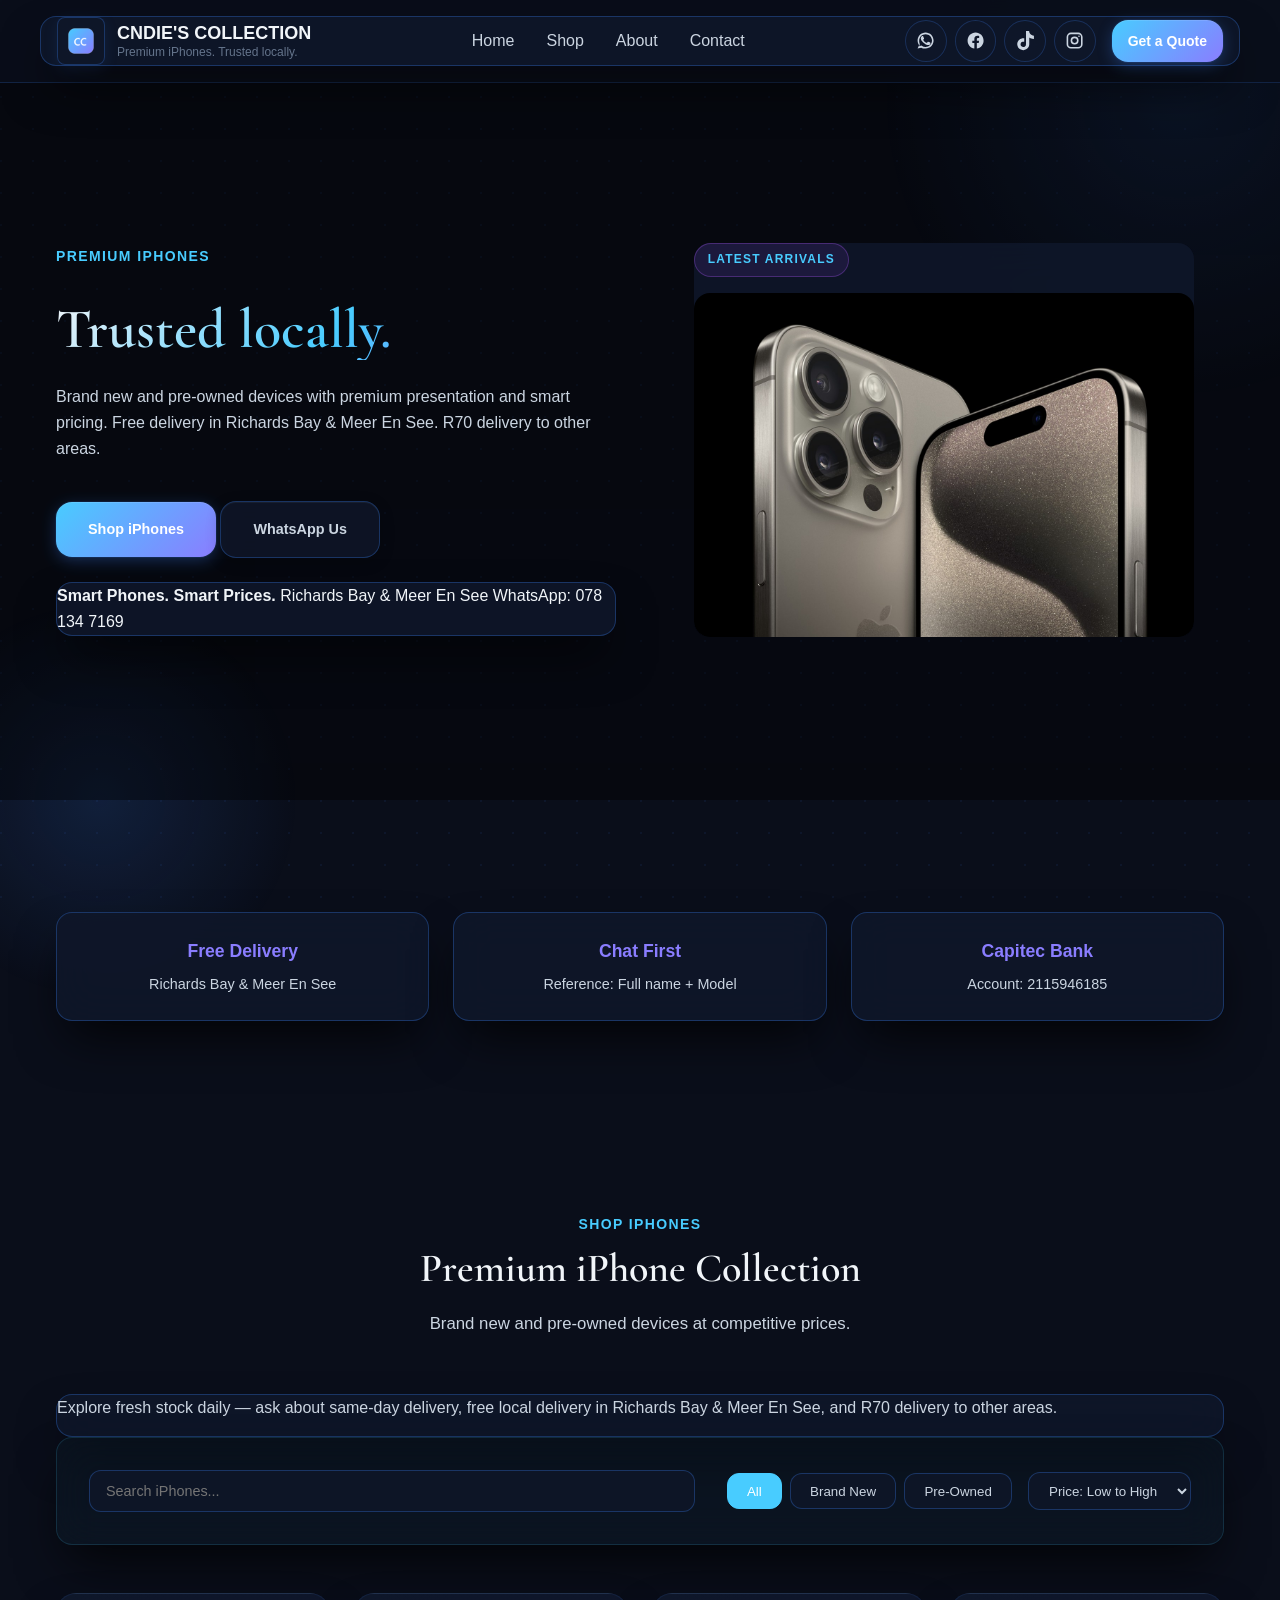
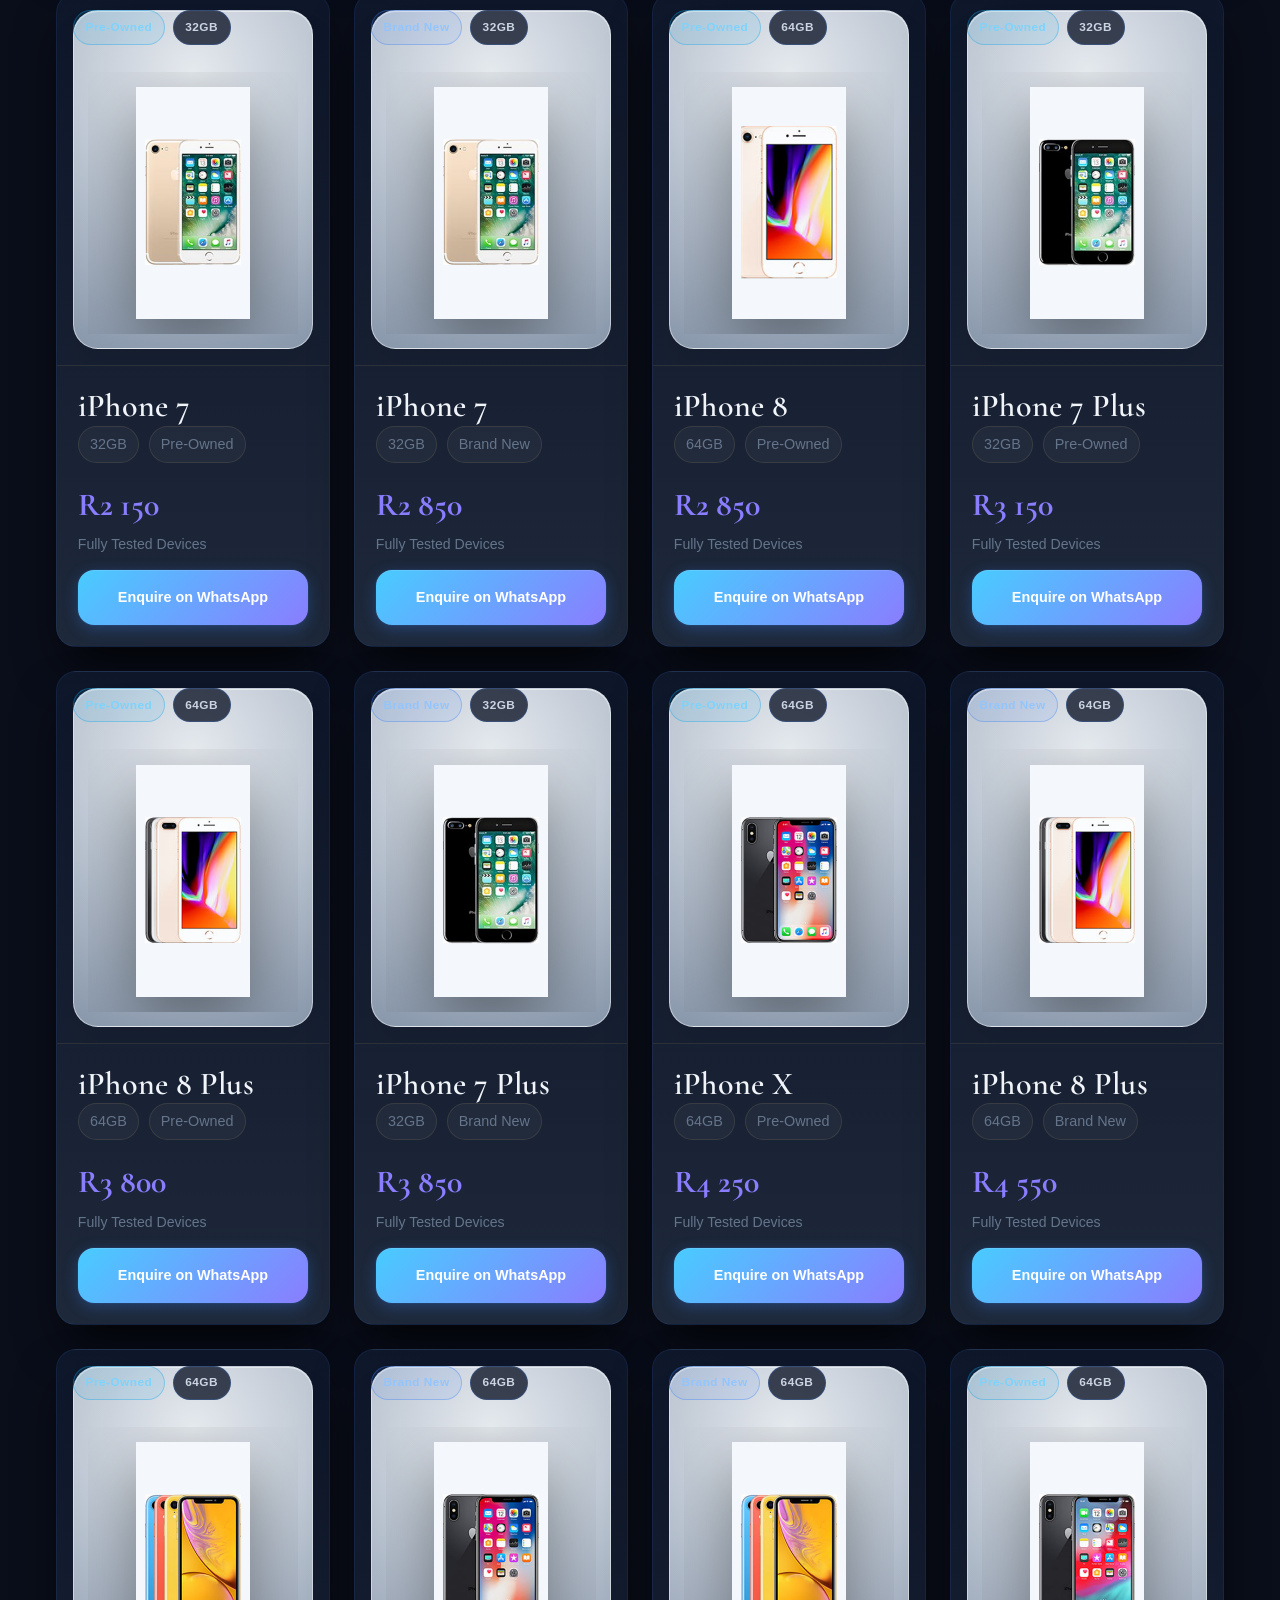
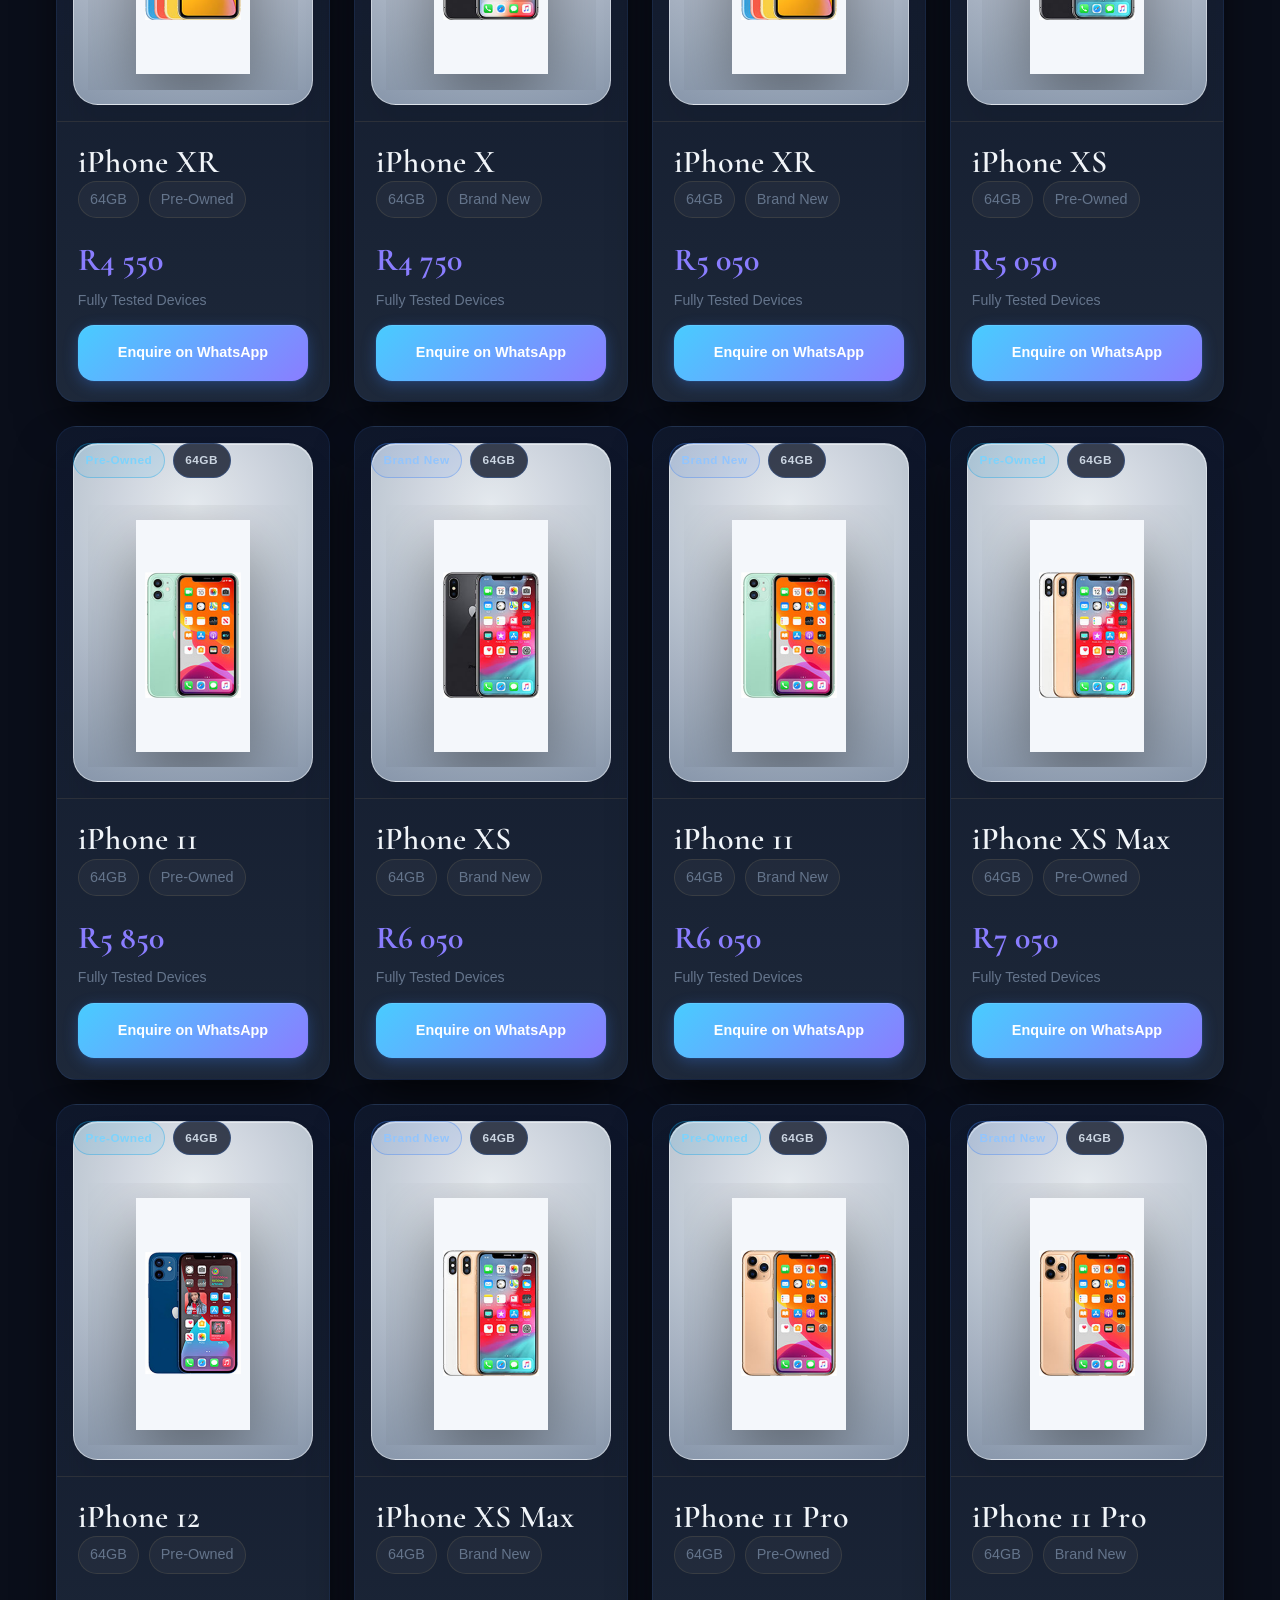
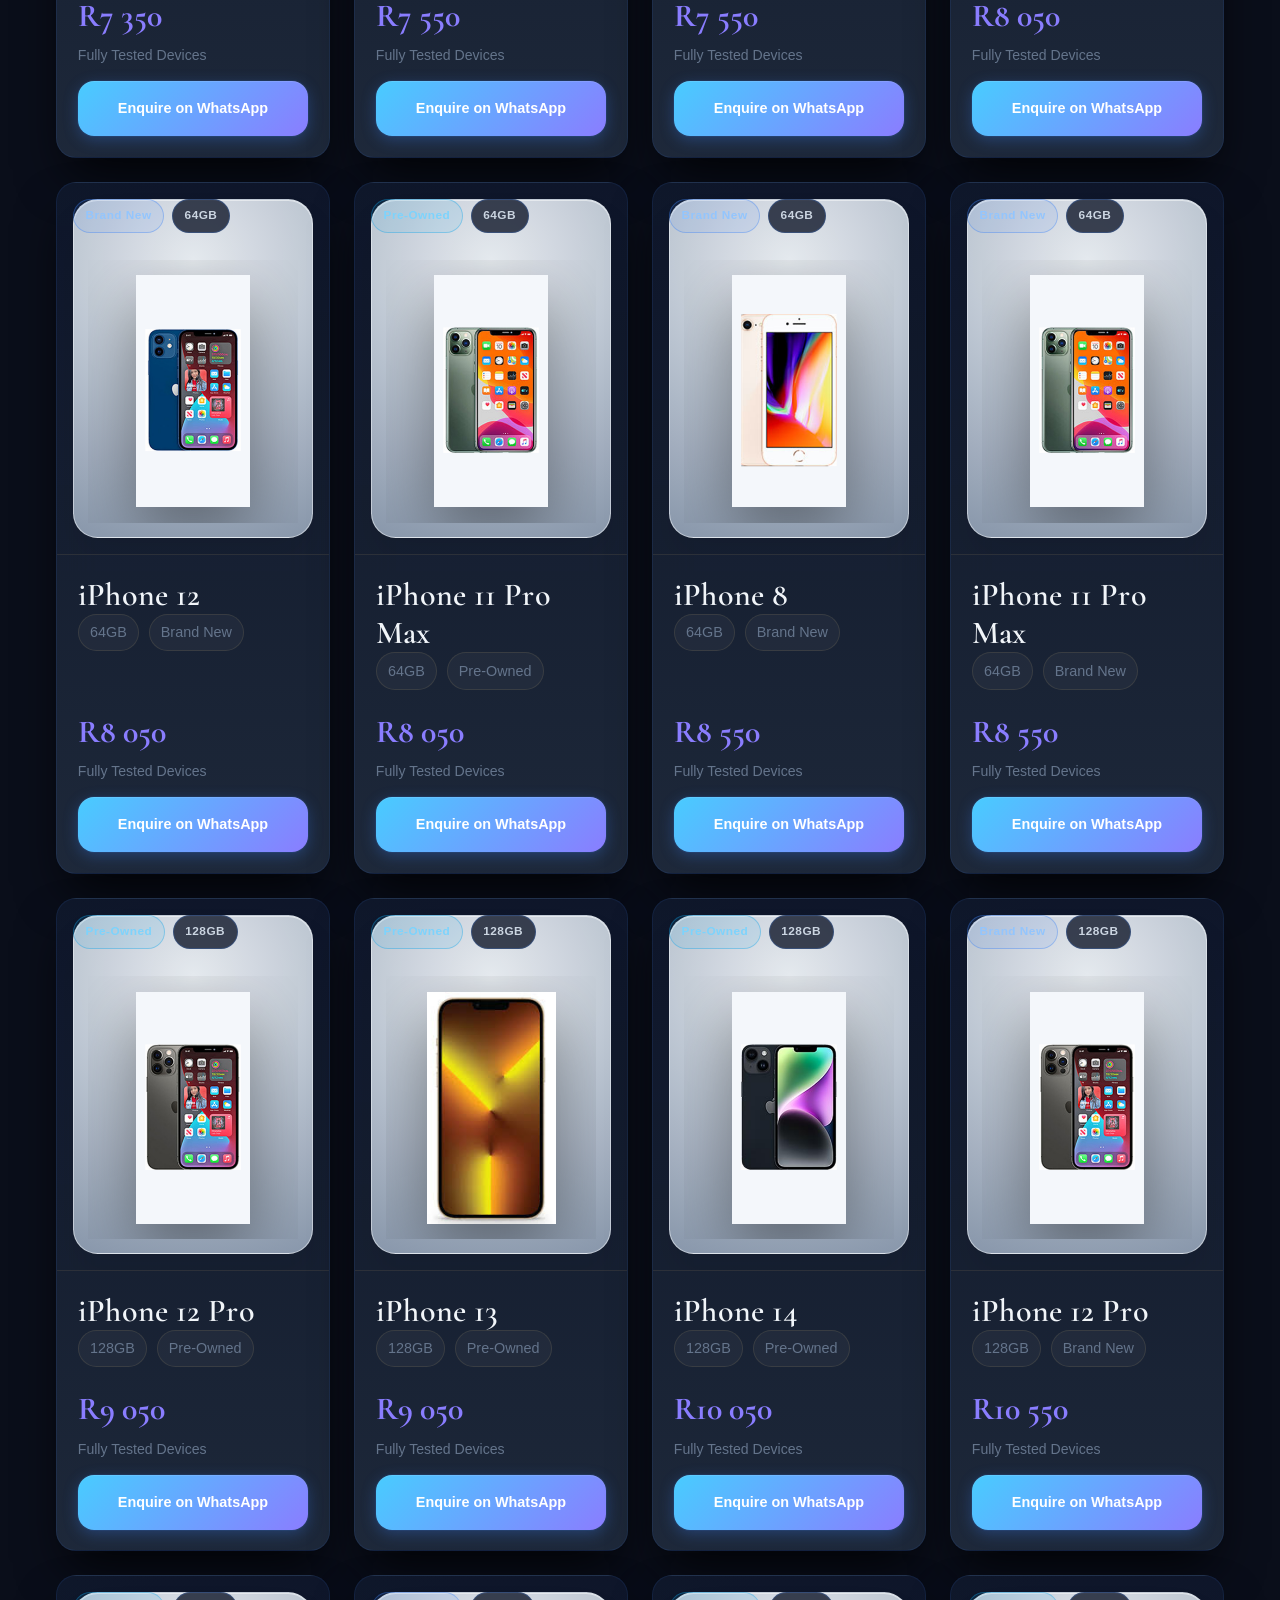
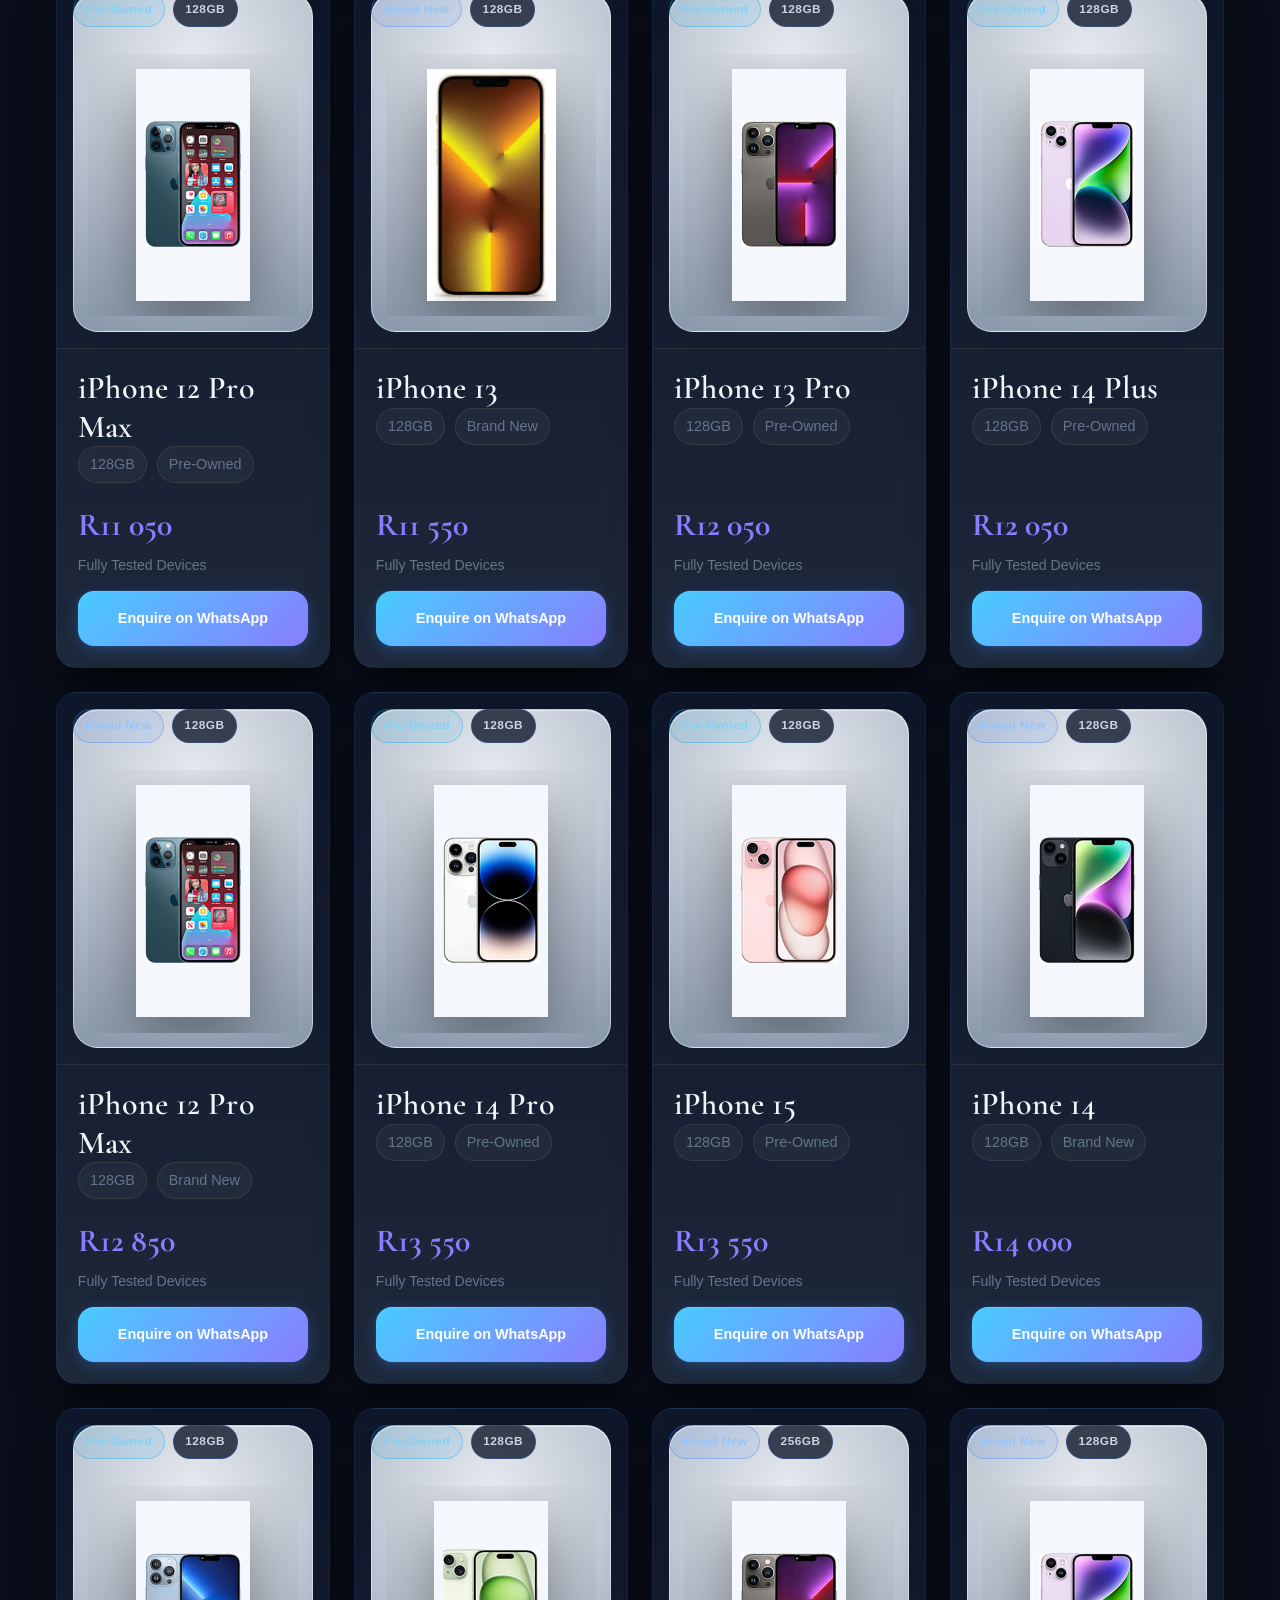
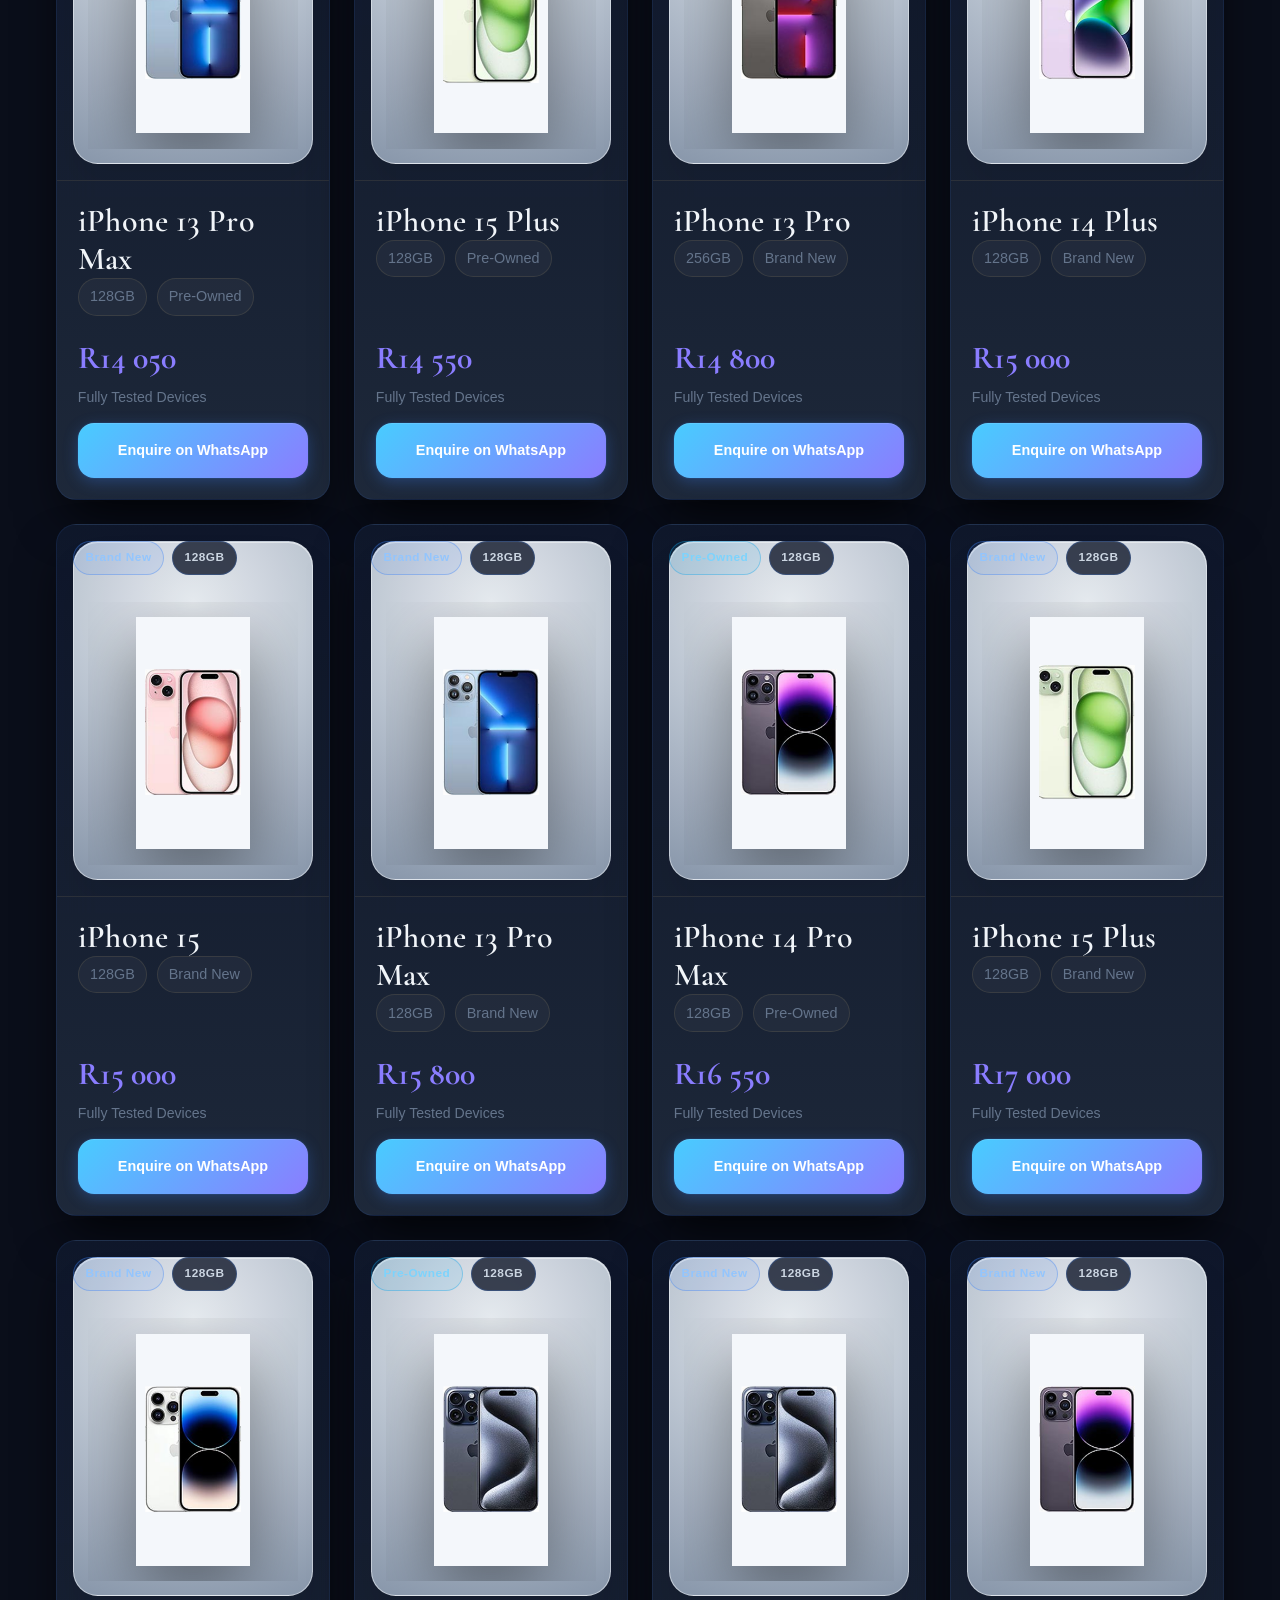
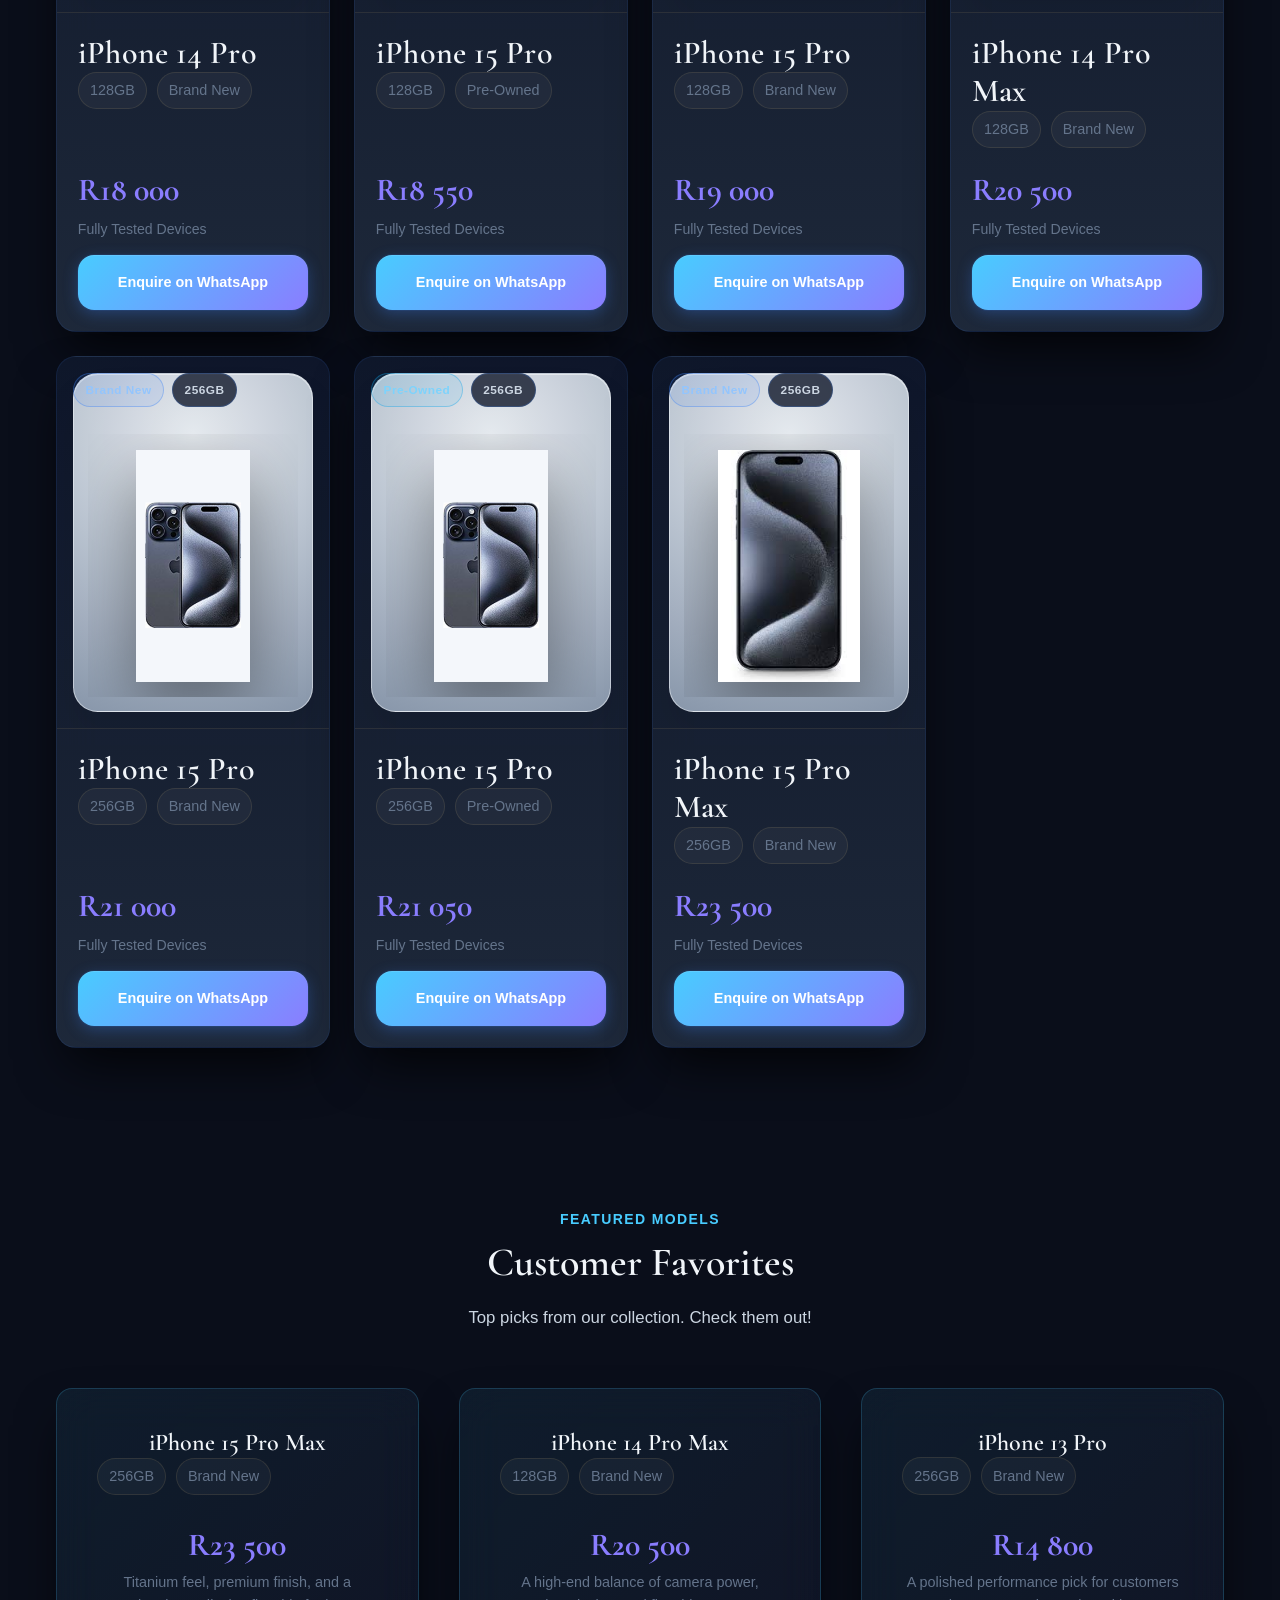
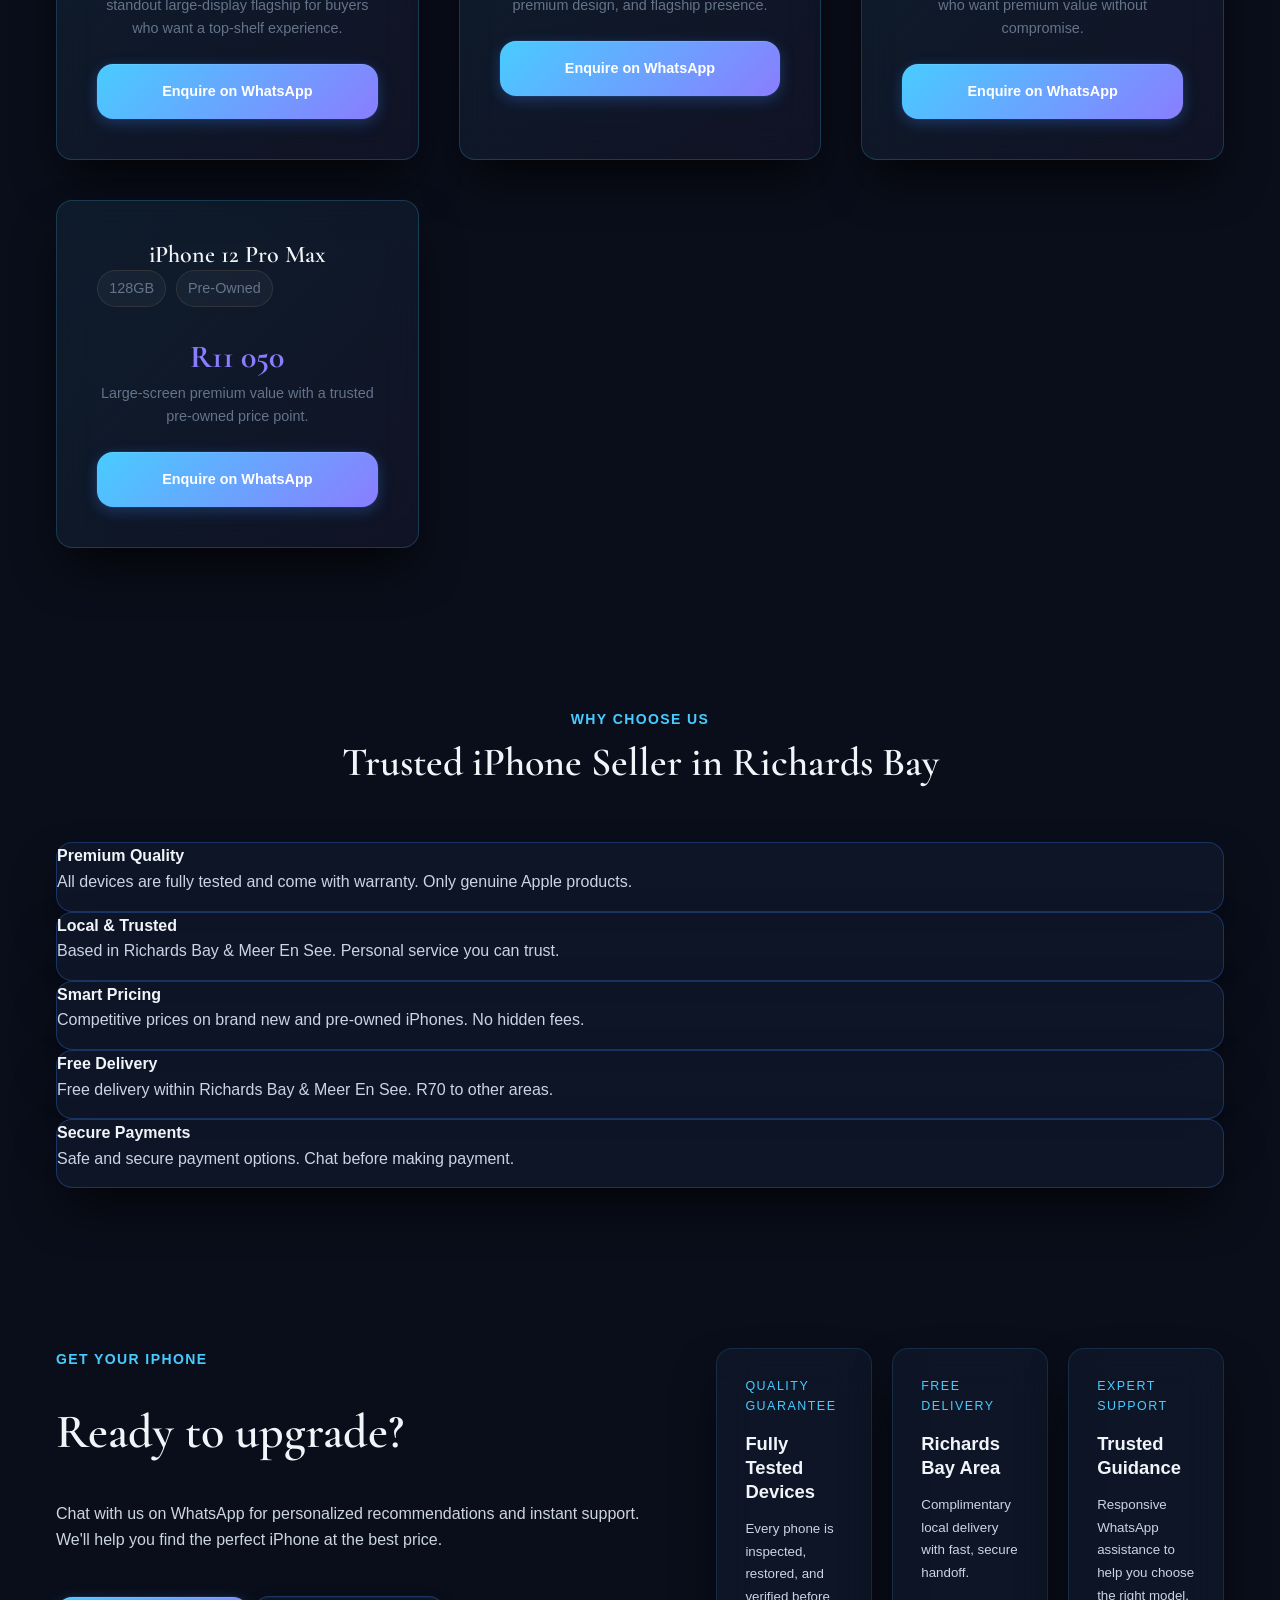
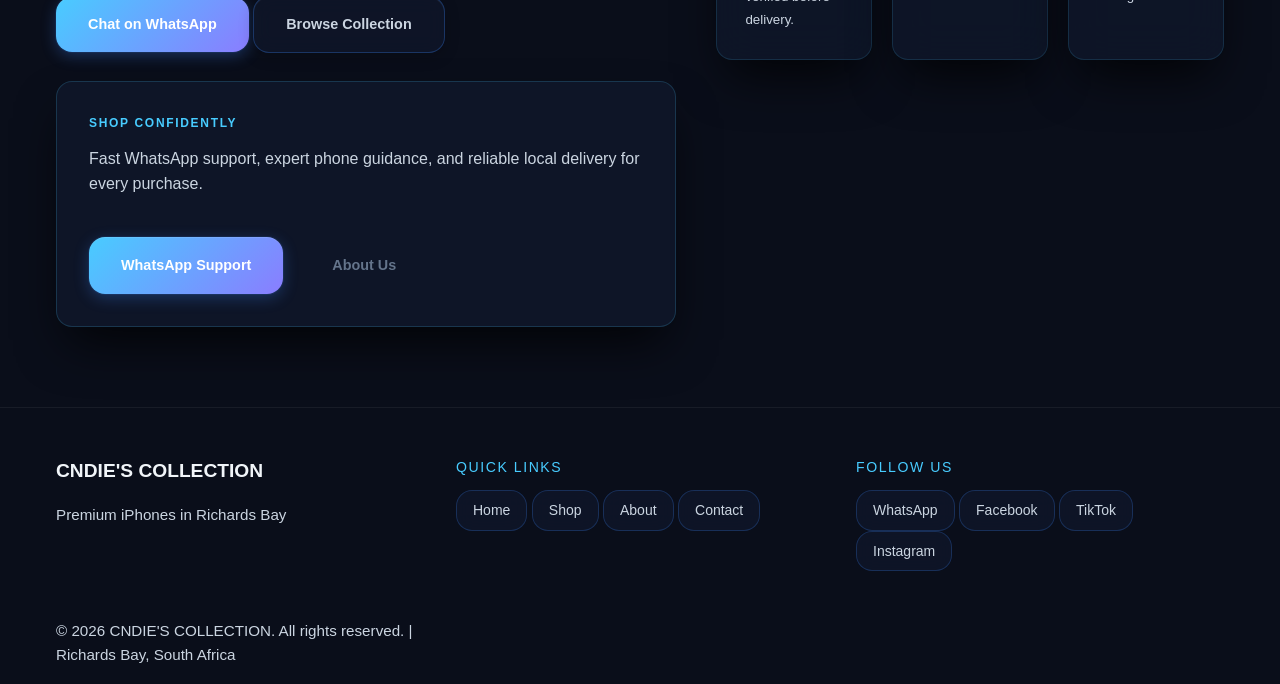
==== commit f7c64cda: "Simplify Cndie's Google site name and metadata" ====
--- a/cndies collection/index.html
+++ b/cndies collection/index.html
@@ -3,12 +3,34 @@
 <head>
   <meta charset="UTF-8">
   <meta name="viewport" content="width=device-width, initial-scale=1.0">
-  <meta name="description" content="Premium iPhones for sale in Richards Bay & Meer En See. Brand new and pre-owned devices with free delivery locally and R70 delivery to other areas. Trusted local seller.">
-  <meta name="keywords" content="iPhone for sale Richards Bay, buy iPhone Meer En See, pre-owned iPhones, brand new iPhones, iPhone 15 Pro Max, iPhone 14 Pro, affordable iPhones">
-  <link rel="canonical" href="https://your-netlify-link.netlify.app/">
-  <title>CNDIE'S COLLECTION | Premium iPhones Richards Bay</title>
-  <meta property="og:title" content="CNDIE'S COLLECTION | Premium iPhones for Sale">
-  <meta property="og:description" content="Brand new and pre-owned iPhones with free delivery in Richards Bay & Meer En See and R70 delivery to other areas. Trusted local seller with smart pricing.">
+  <meta name="description" content="Shop brand-new and pre-owned iPhones in Richards Bay from Cndie's iPhones. Browse prices, delivery options, and order easily via WhatsApp.">
+  <meta name="application-name" content="Cndie's iPhones">
+  <meta name="author" content="Cndie's iPhones">
+  <meta name="keywords" content="iPhone for sale Richards Bay, buy iPhone Meer En See, pre-owned iPhones, brand new iPhones, affordable iPhones">
+  <link rel="canonical" href="https://cndies-collection-9brh.vercel.app/">
+  <title>Cndie's iPhones | iPhones in Richards Bay</title>
+
+  <meta property="og:site_name" content="Cndie's iPhones">
+  <meta property="og:title" content="Cndie's iPhones | iPhones in Richards Bay">
+  <meta property="og:description" content="Shop brand-new and pre-owned iPhones with trusted local delivery and easy WhatsApp ordering.">
+  <meta property="og:type" content="website">
+  <meta property="og:url" content="https://cndies-collection-9brh.vercel.app/">
+  <meta property="og:image" content="https://cndies-collection-9brh.vercel.app/assets/images/hero/premium-hero-realistic.jpg">
+
+  <meta name="twitter:card" content="summary_large_image">
+  <meta name="twitter:title" content="Cndie's iPhones | iPhones in Richards Bay">
+  <meta name="twitter:description" content="Shop brand-new and pre-owned iPhones with trusted local delivery and easy WhatsApp ordering.">
+  <meta name="twitter:image" content="https://cndies-collection-9brh.vercel.app/assets/images/hero/premium-hero-realistic.jpg">
+
+  <script type="application/ld+json">
+    {
+      "@context": "https://schema.org",
+      "@type": "WebSite",
+      "url": "https://cndies-collection-9brh.vercel.app/",
+      "name": "Cndie's iPhones",
+      "alternateName": "CNDIE'S COLLECTION"
+    }
+  </script>
   <link rel="preconnect" href="https://fonts.googleapis.com">
   <link rel="preconnect" href="https://fonts.gstatic.com" crossorigin>
   <link href="https://fonts.googleapis.com/css2?family=Segoe+UI:wght@300;400;500;600;700&family=Cormorant+Garamond:ital,wght@0,400;0,500;0,600;1,400&display=swap" rel="stylesheet">
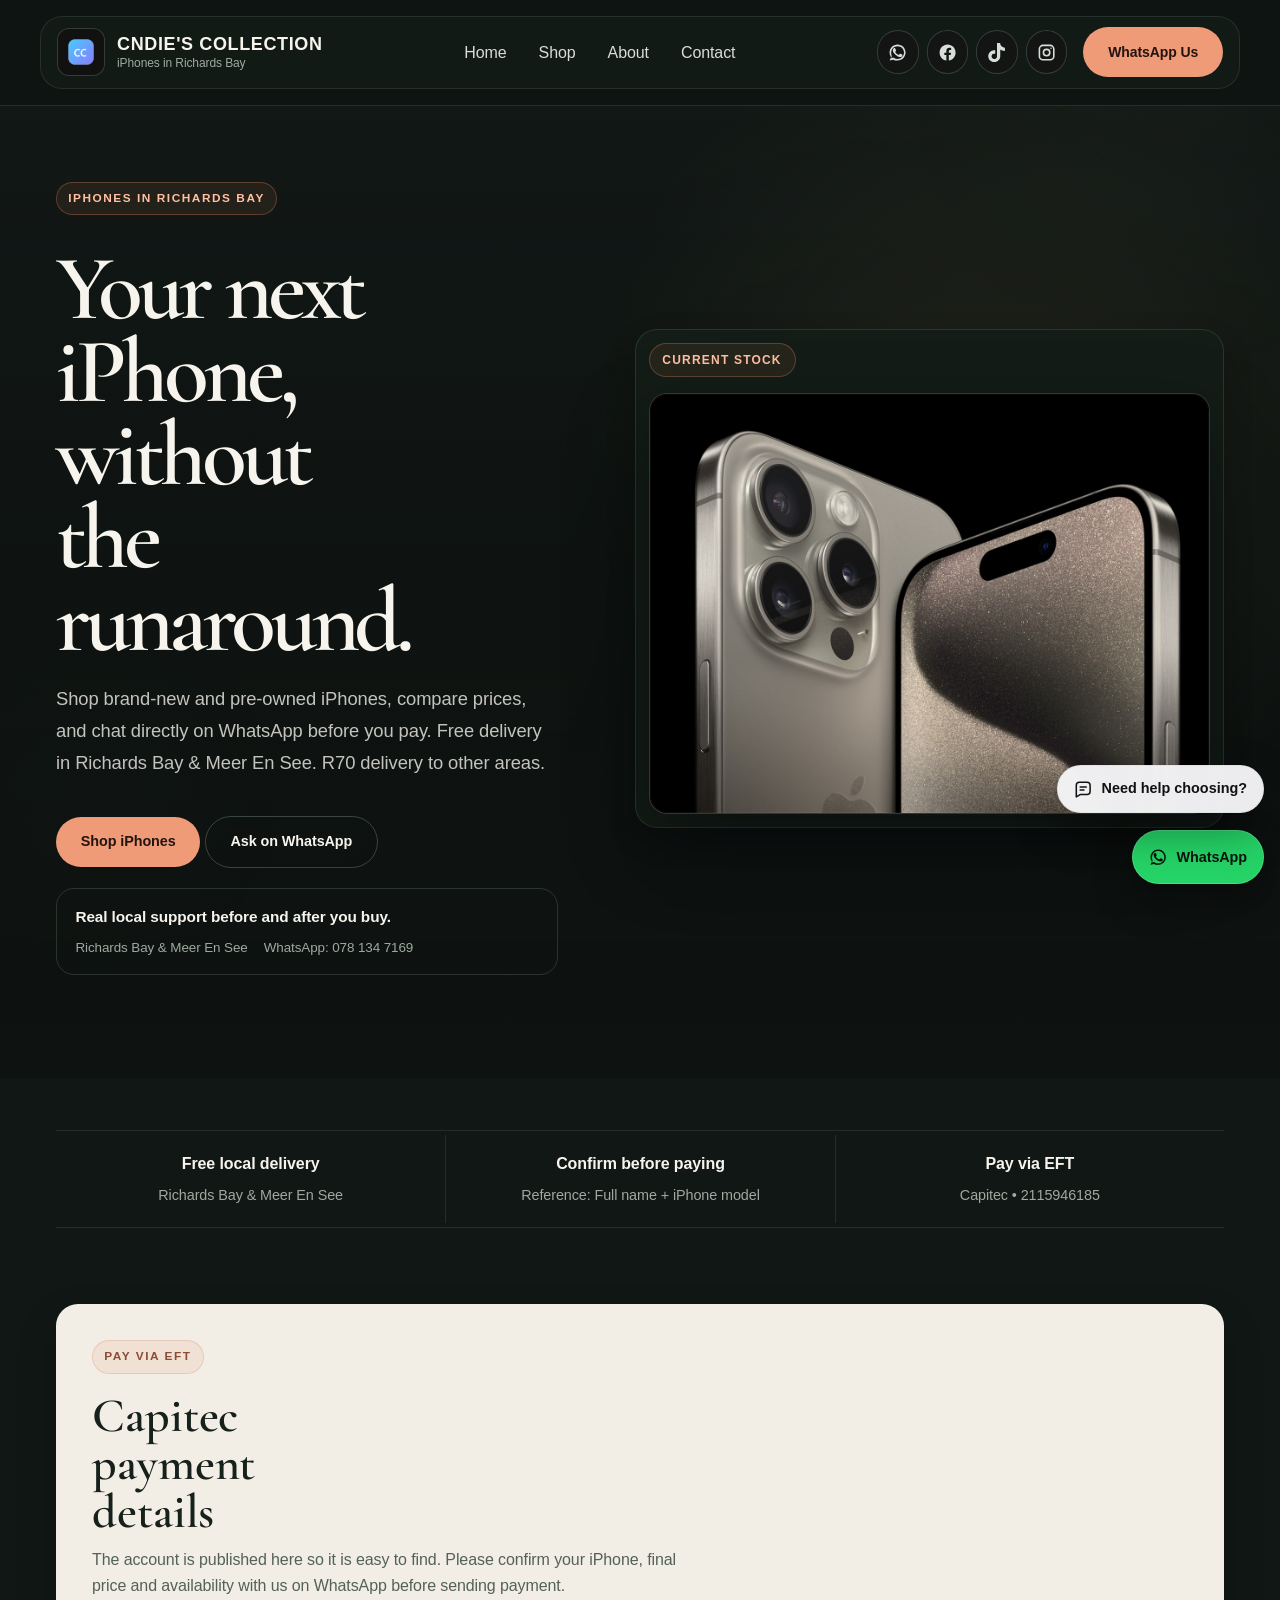
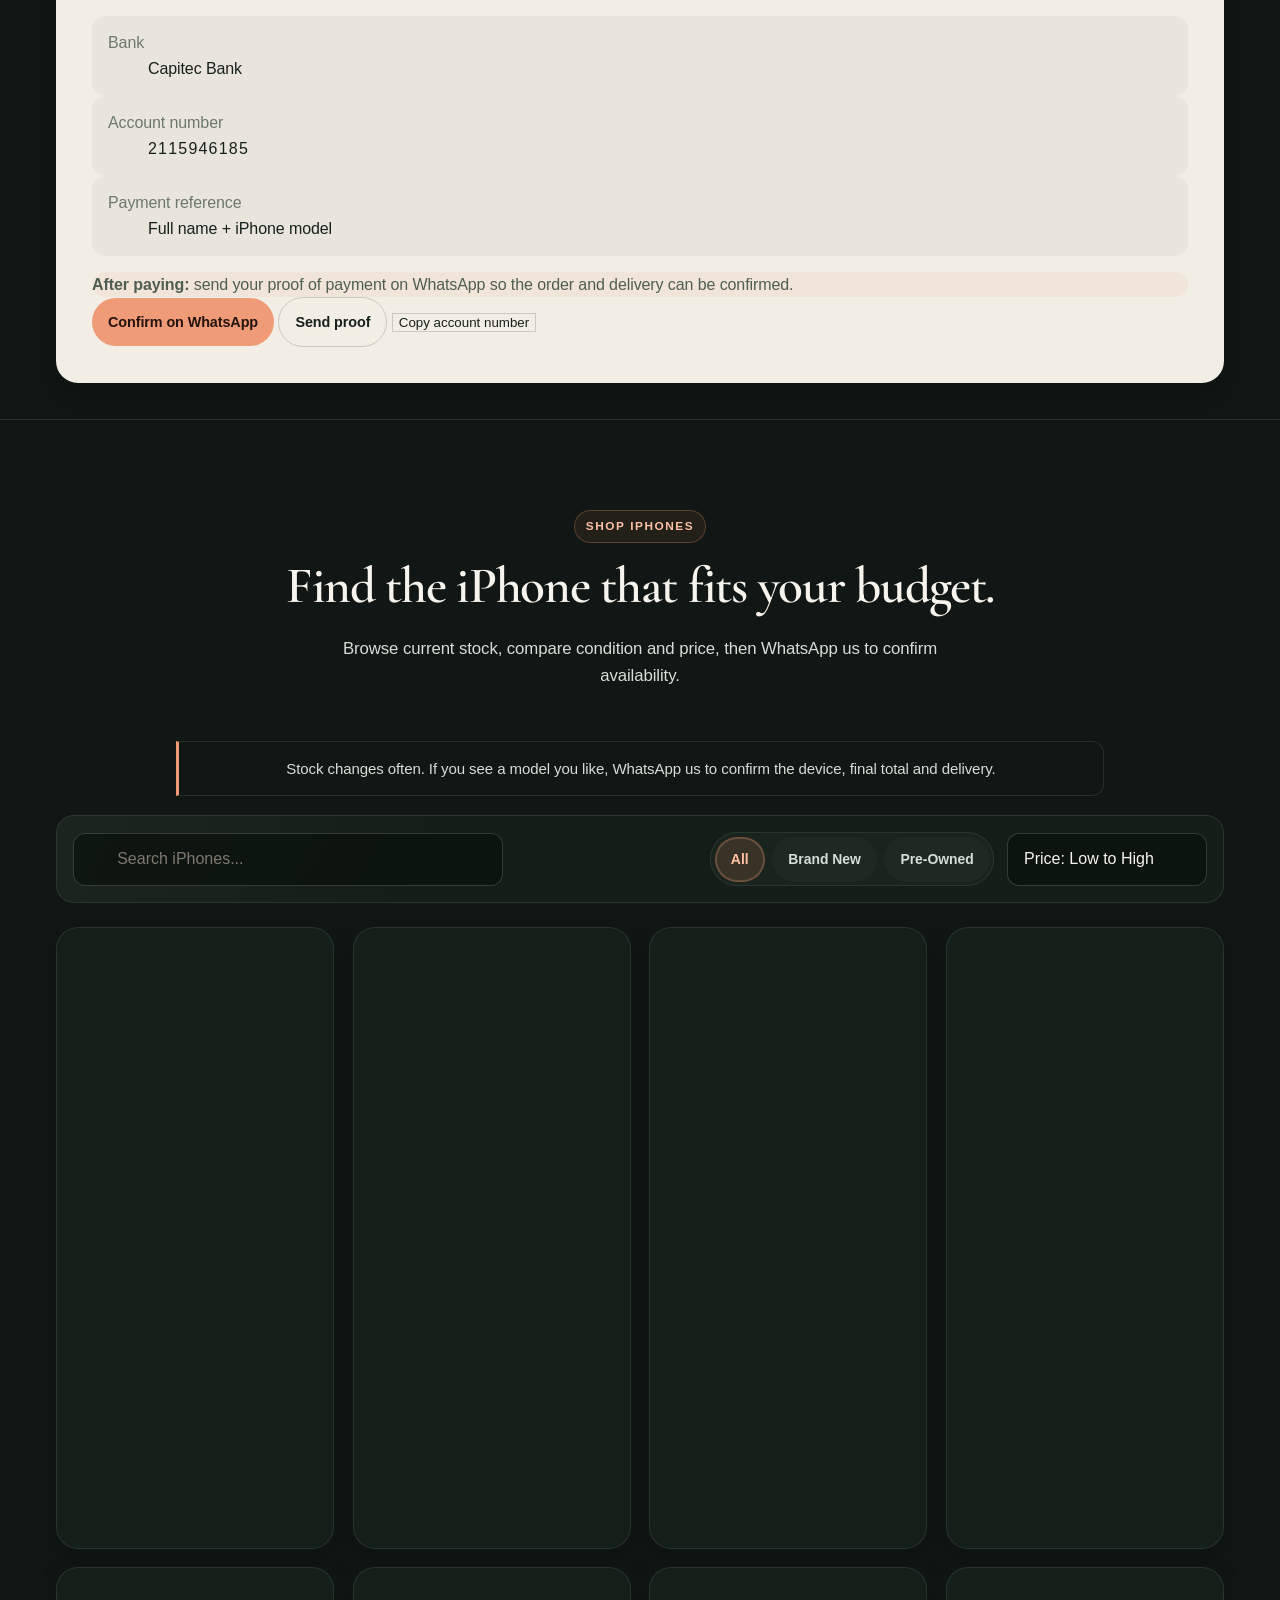
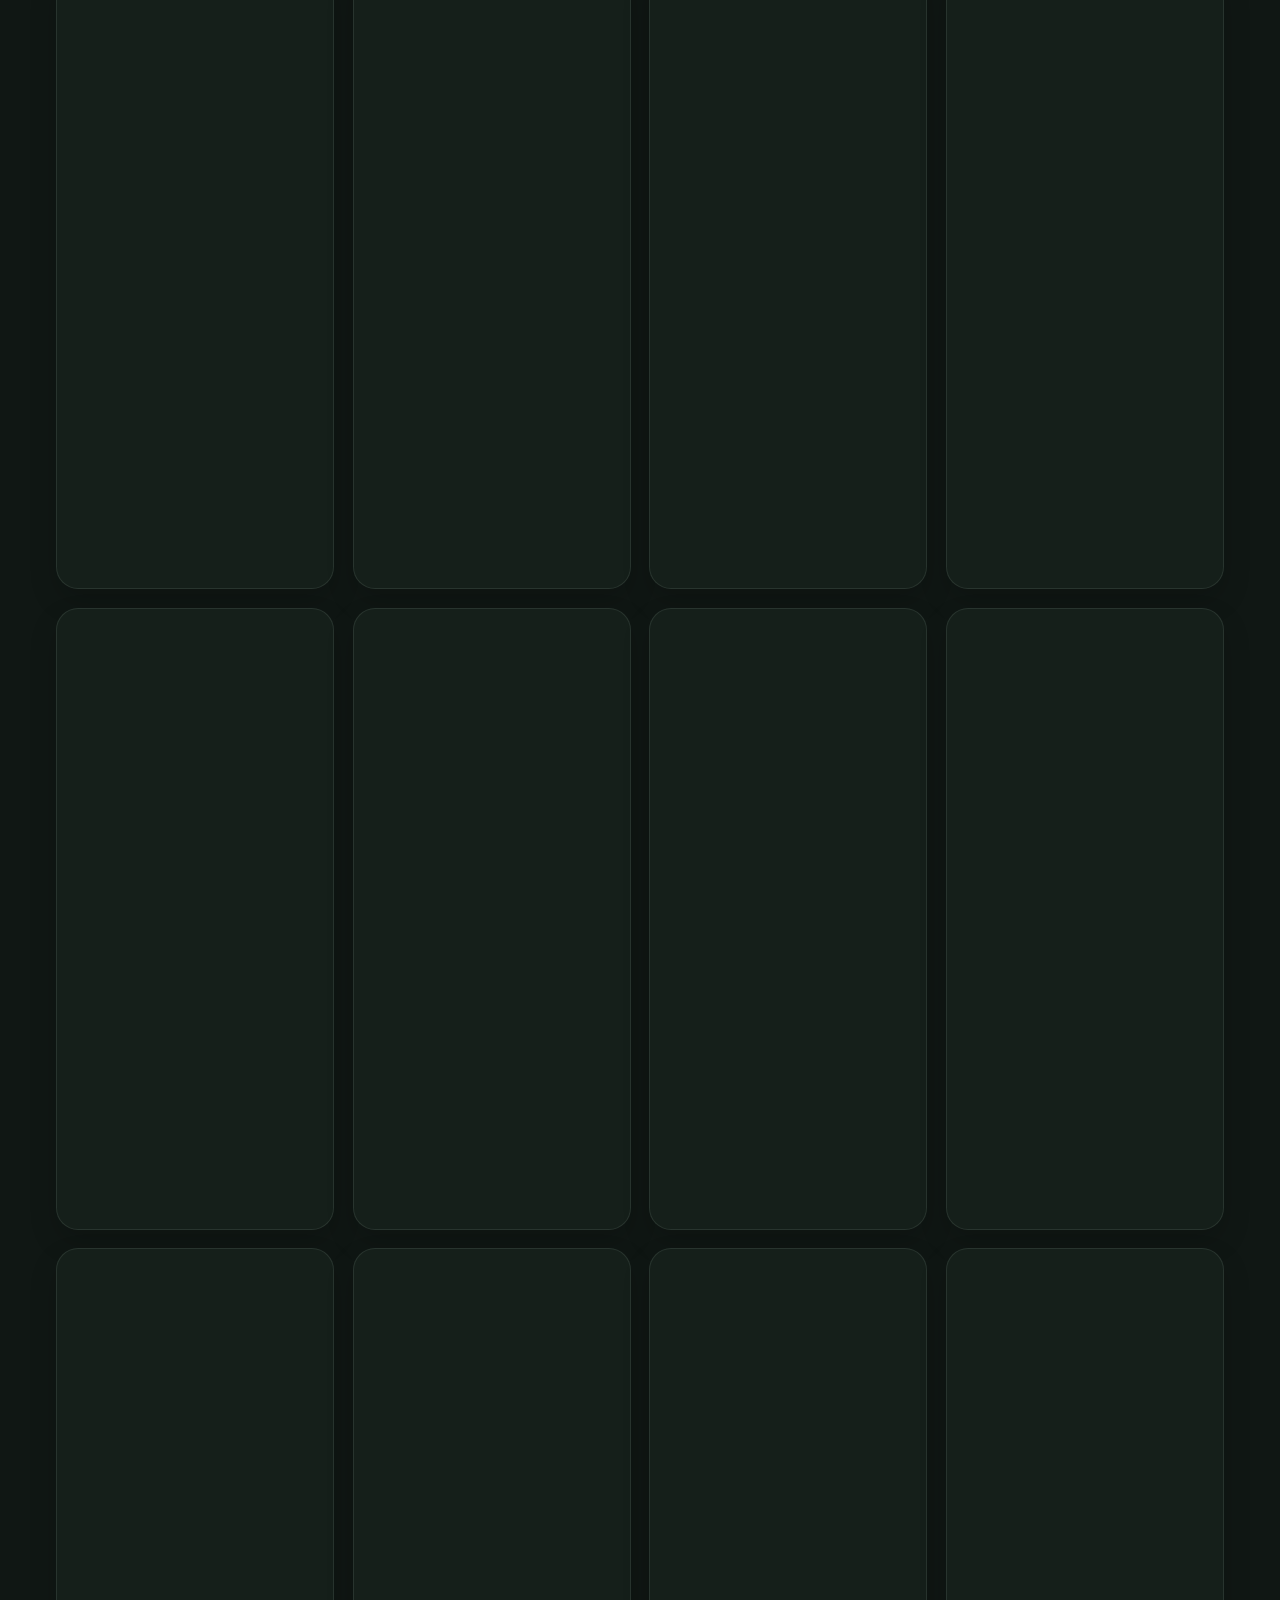
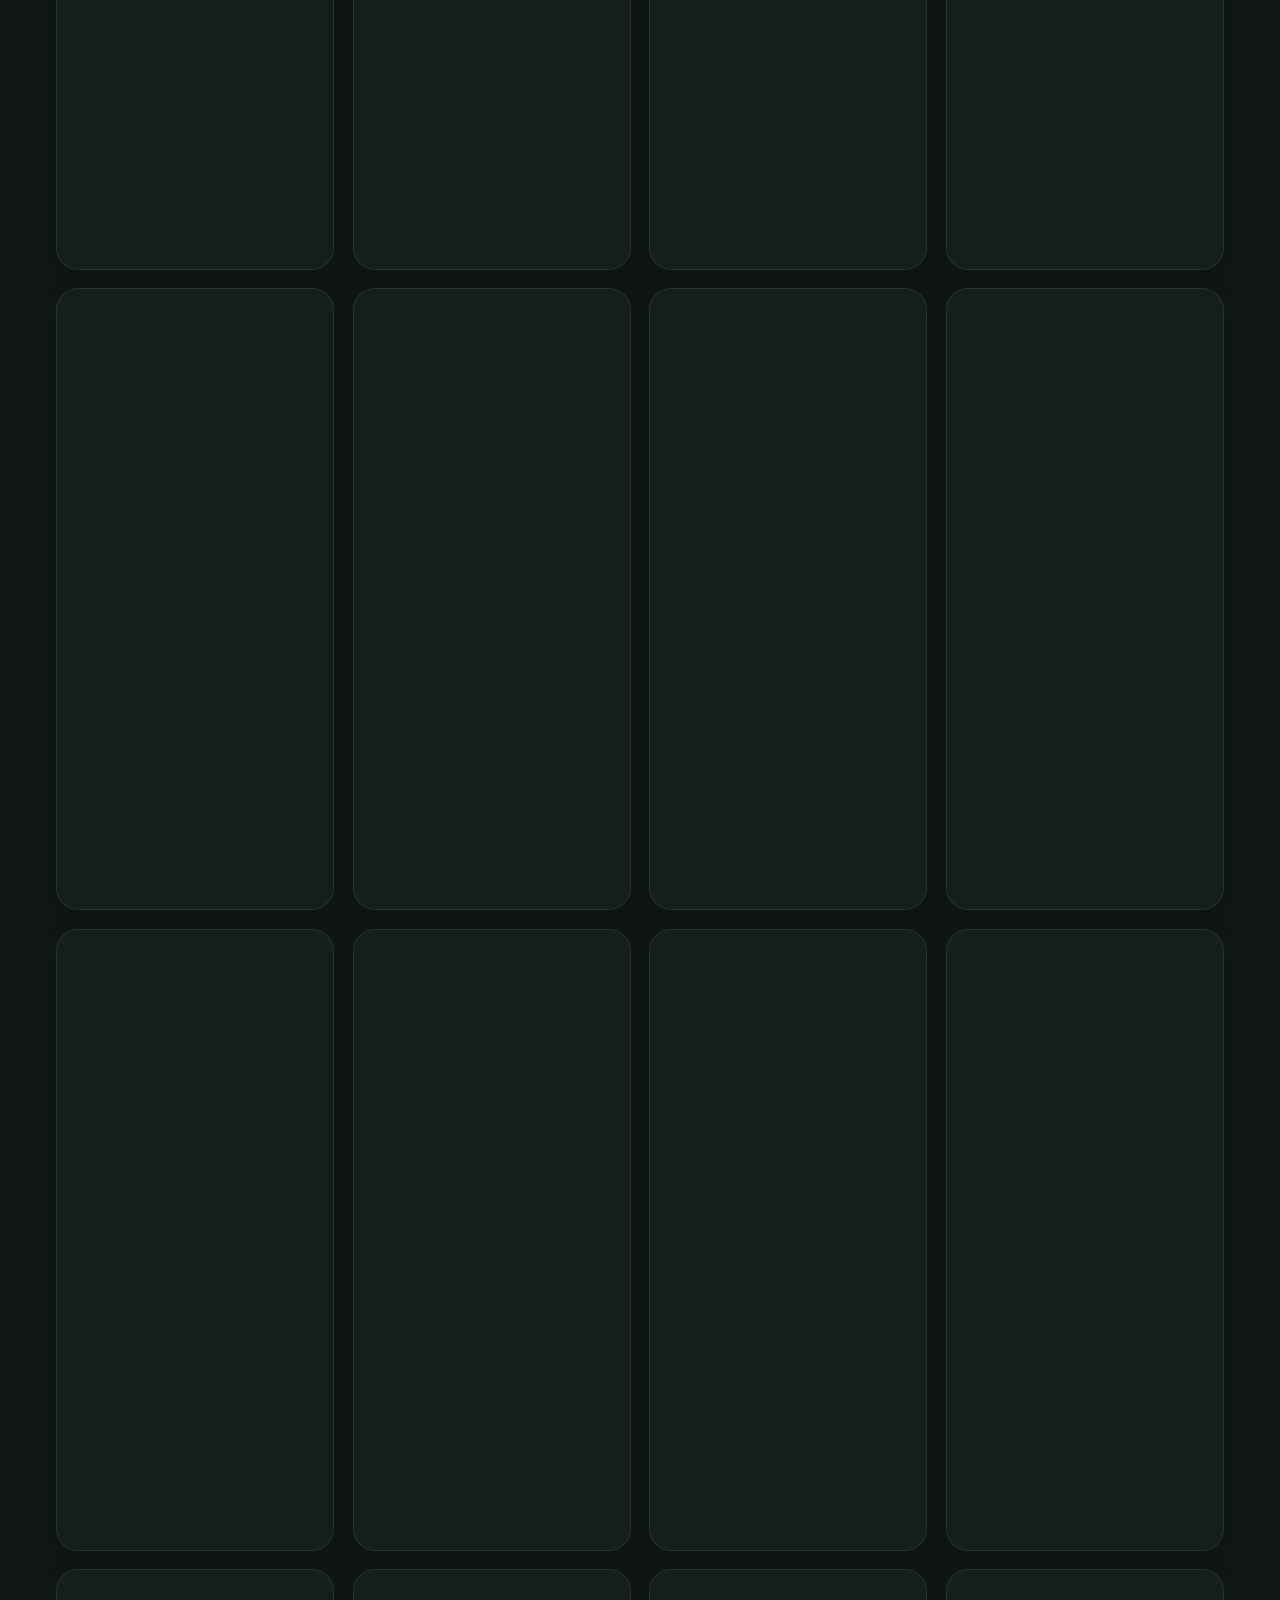
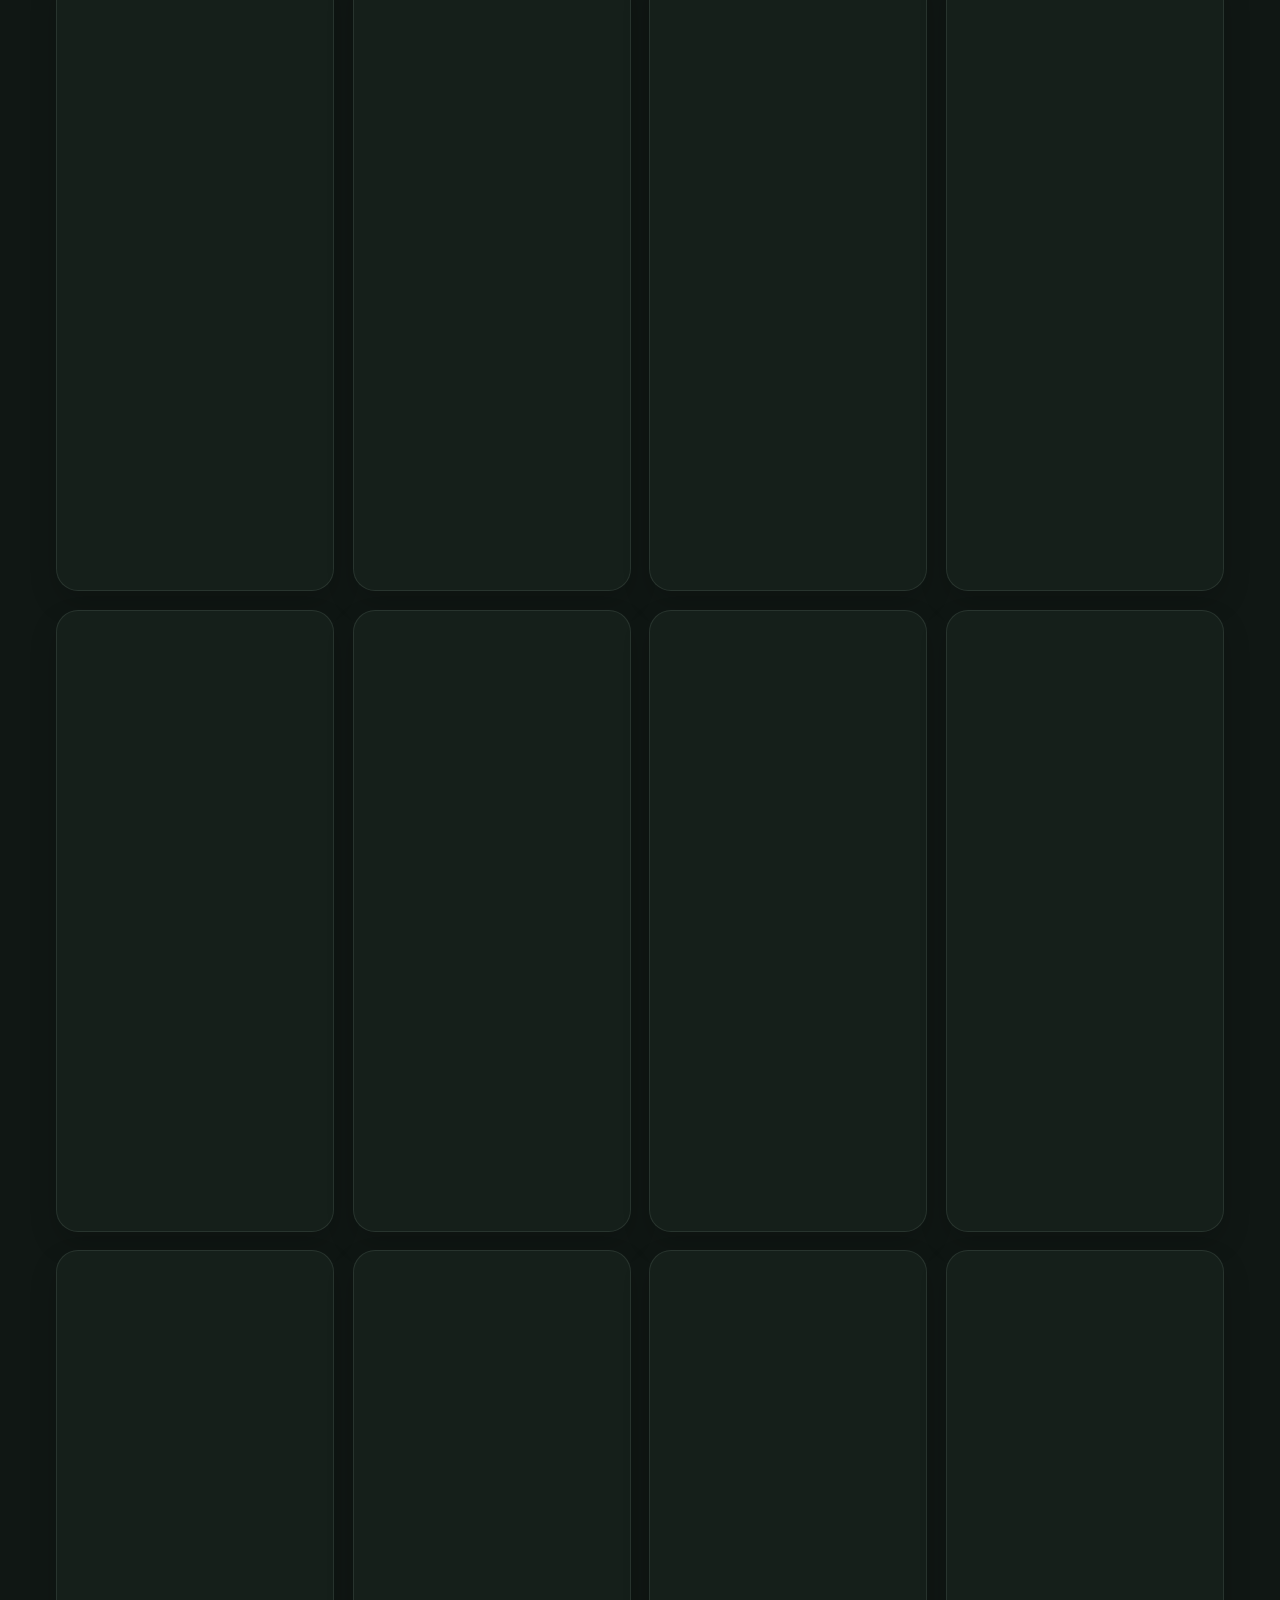
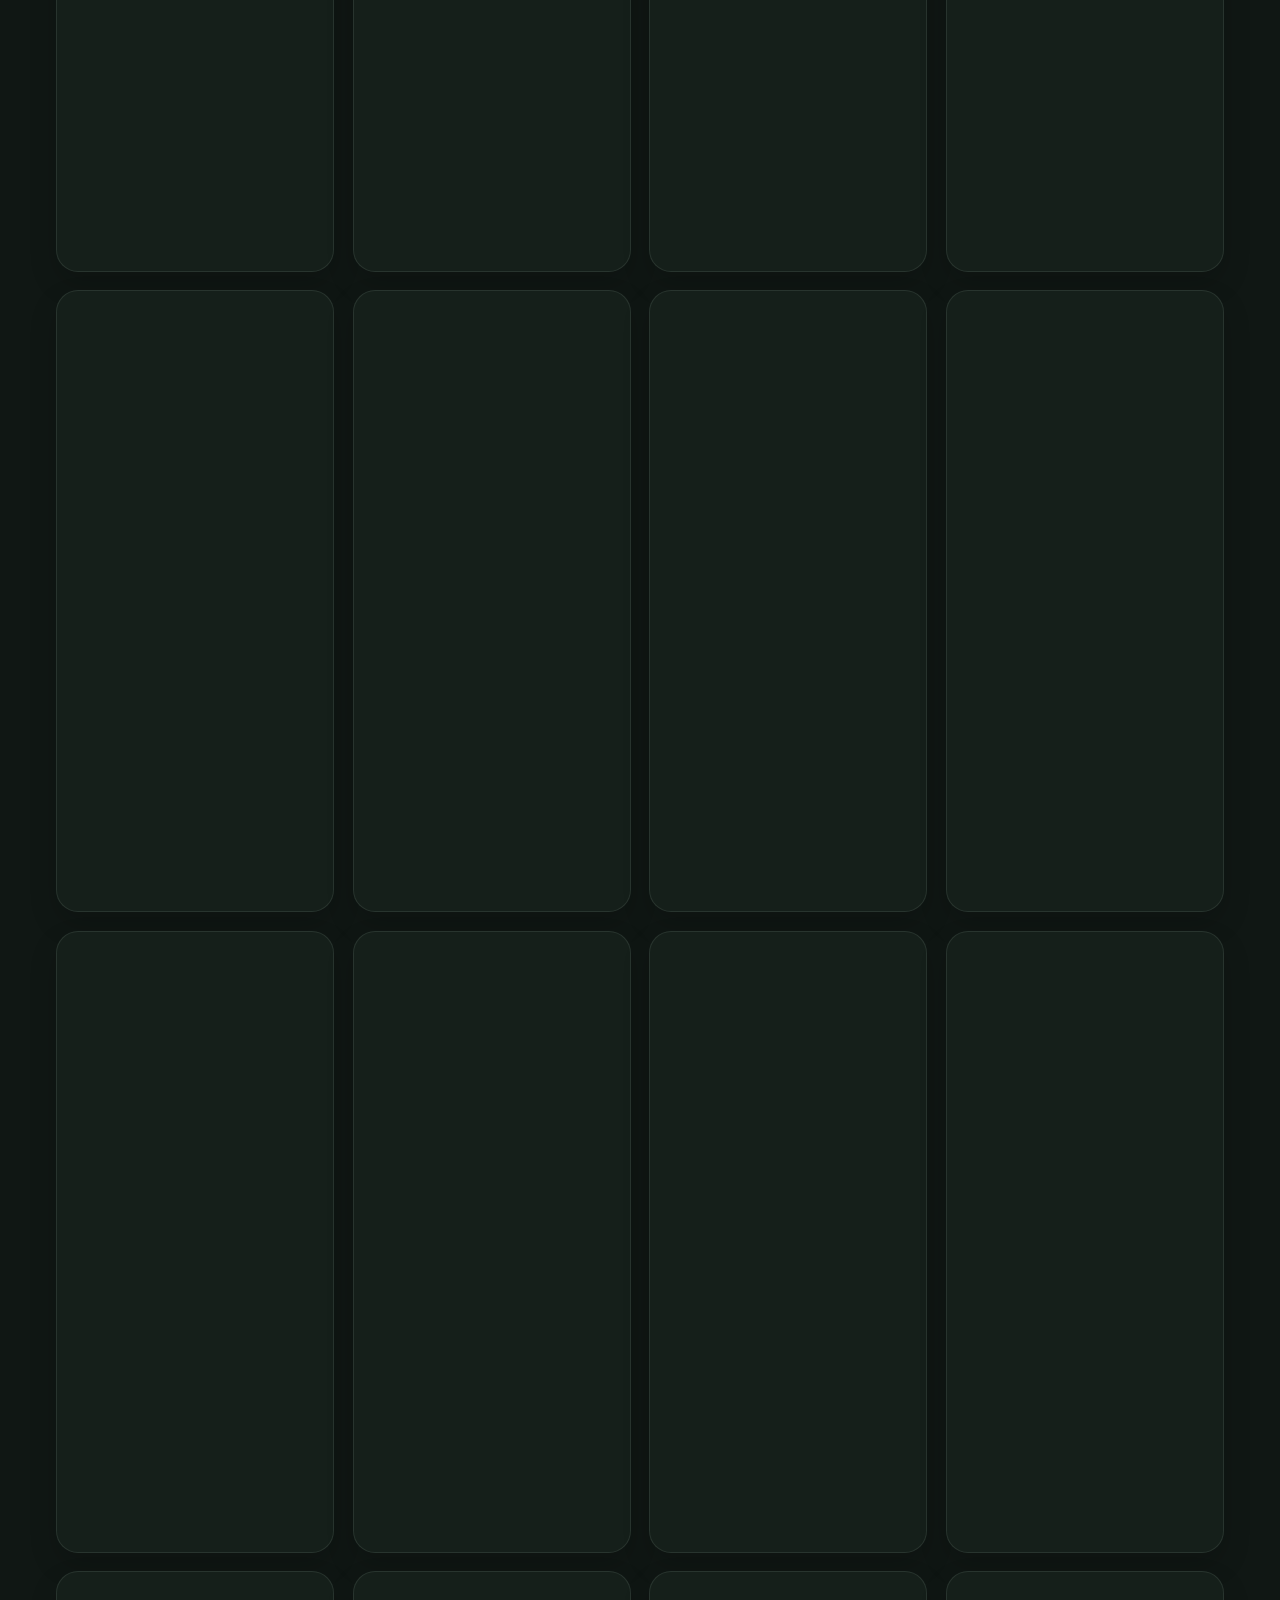
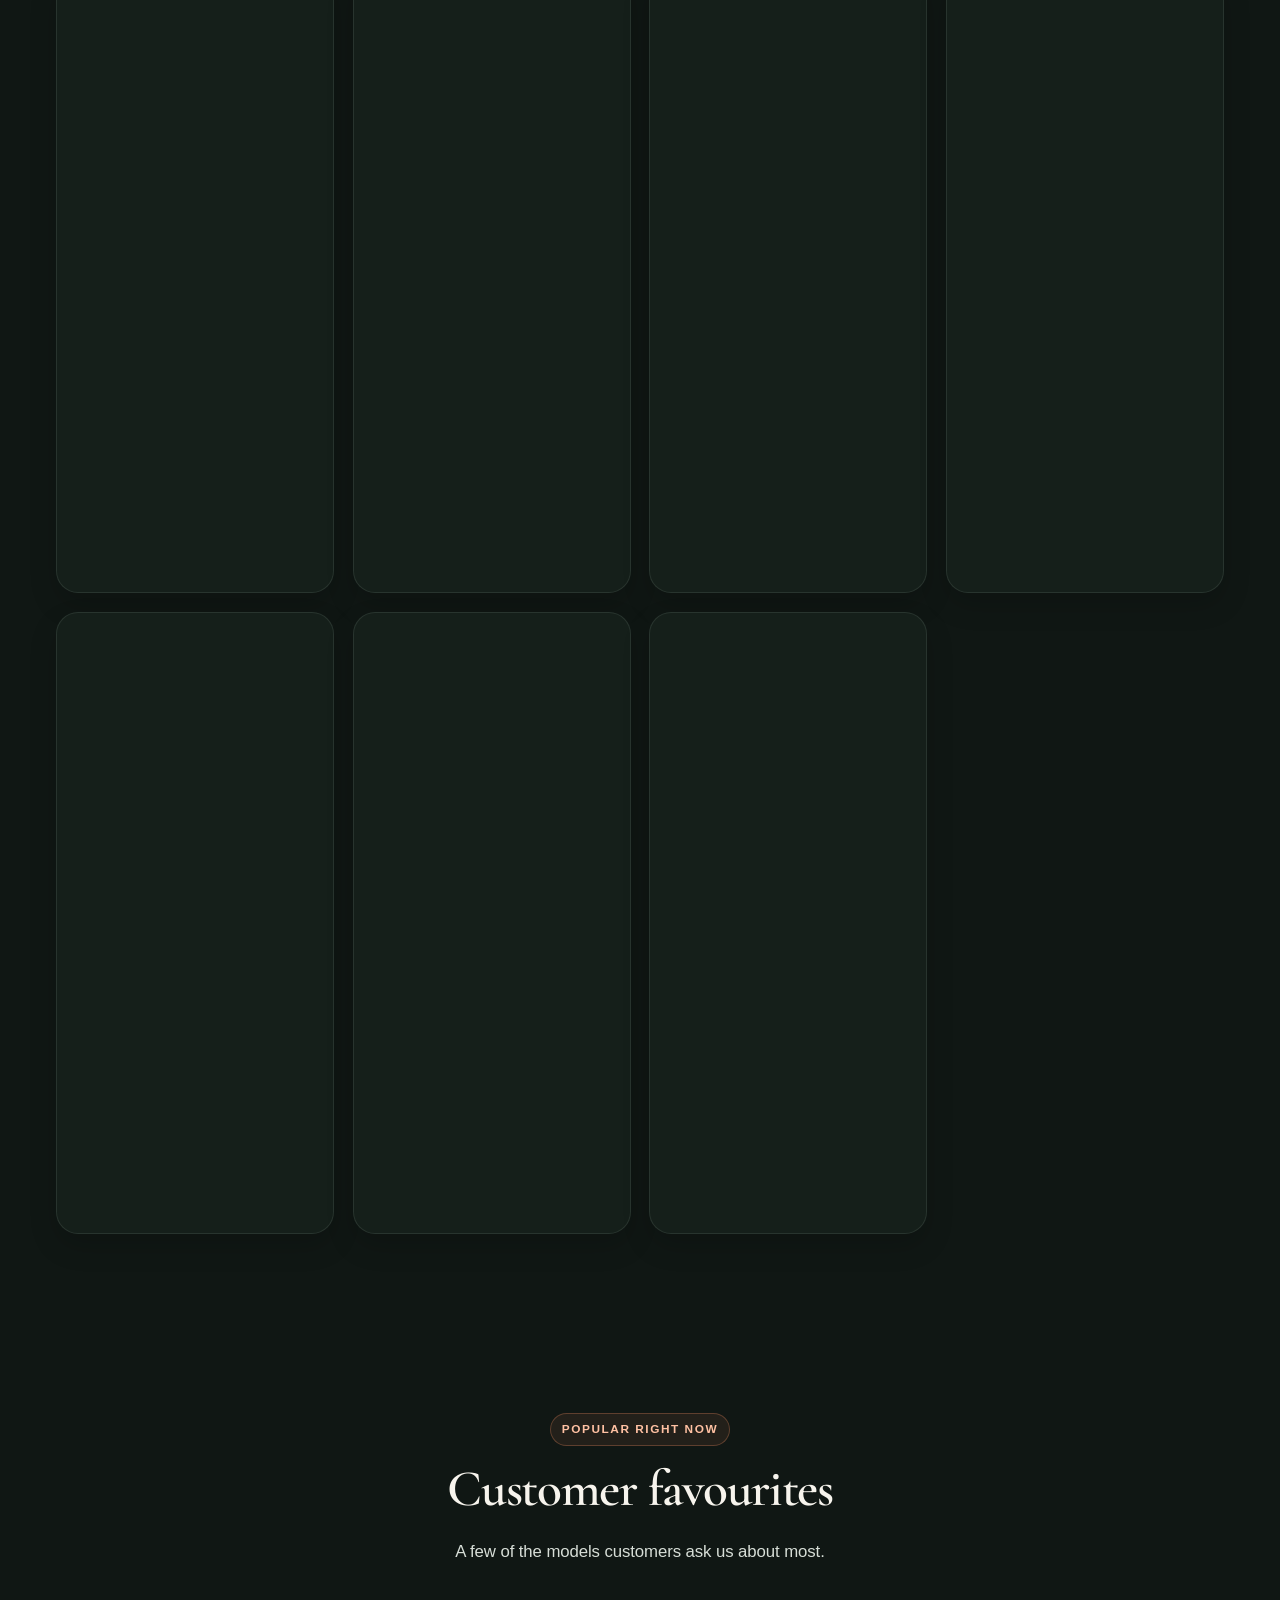
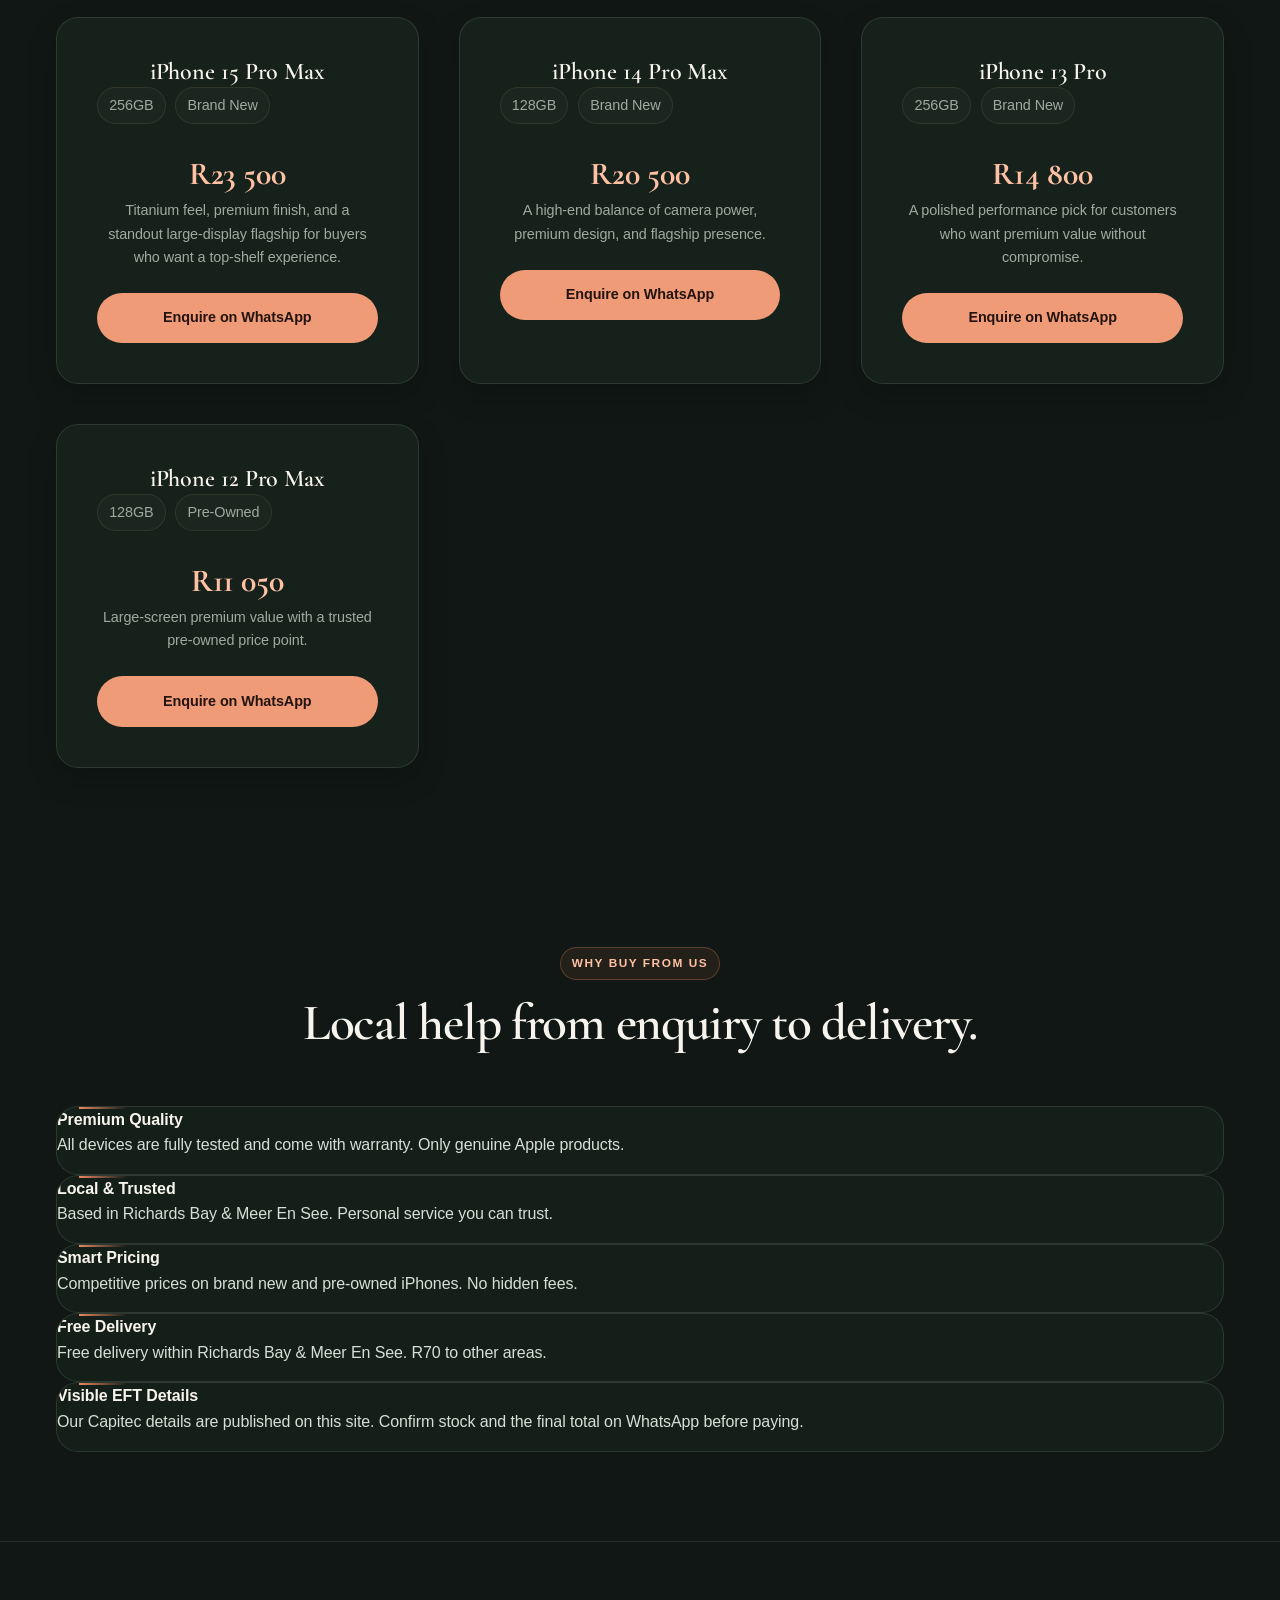
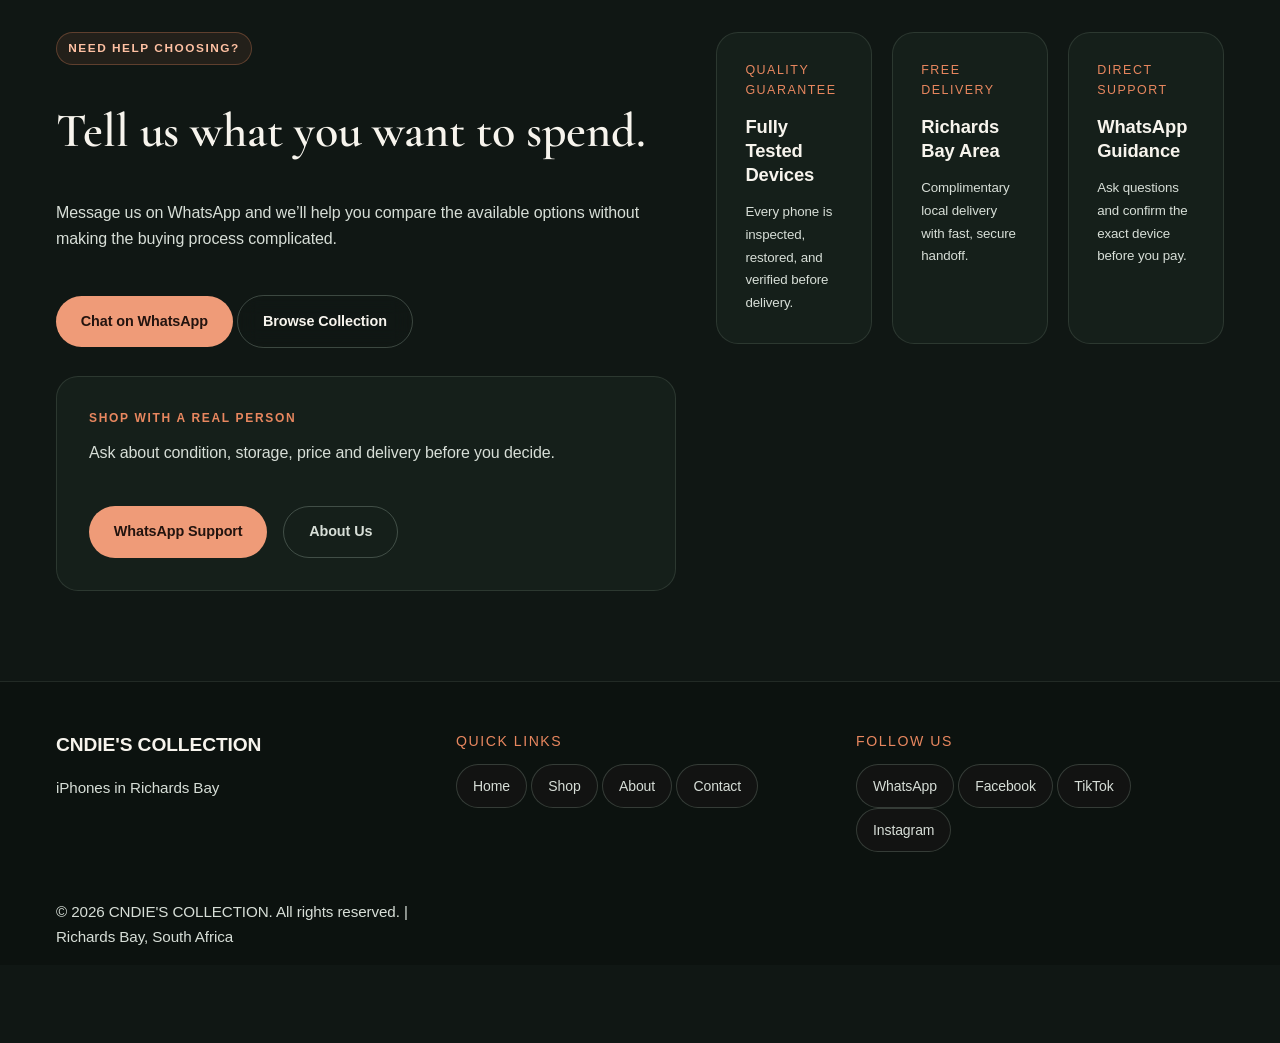
==== commit b816bc94: "Make homepage copy and EFT flow feel human and immediate" ====
--- a/cndies collection/index.html
+++ b/cndies collection/index.html
@@ -3,23 +3,23 @@
 <head>
   <meta charset="UTF-8">
   <meta name="viewport" content="width=device-width, initial-scale=1.0">
-  <meta name="description" content="Shop brand-new and pre-owned iPhones in Richards Bay from Cndie's iPhones. Browse prices, delivery options, and order easily via WhatsApp.">
-  <meta name="application-name" content="Cndie's iPhones">
-  <meta name="author" content="Cndie's iPhones">
+  <meta name="description" content="Shop brand-new and pre-owned iPhones in Richards Bay from CNDIE'S COLLECTION. Compare current stock, chat on WhatsApp, and arrange local delivery.">
+  <meta name="application-name" content="CNDIE'S COLLECTION">
+  <meta name="author" content="CNDIE'S COLLECTION">
   <meta name="keywords" content="iPhone for sale Richards Bay, buy iPhone Meer En See, pre-owned iPhones, brand new iPhones, affordable iPhones">
   <link rel="canonical" href="https://cndies-collection-9brh.vercel.app/">
-  <title>Cndie's iPhones | iPhones in Richards Bay</title>
-
-  <meta property="og:site_name" content="Cndie's iPhones">
-  <meta property="og:title" content="Cndie's iPhones | iPhones in Richards Bay">
-  <meta property="og:description" content="Shop brand-new and pre-owned iPhones with trusted local delivery and easy WhatsApp ordering.">
+  <title>CNDIE'S COLLECTION | iPhones in Richards Bay</title>
+
+  <meta property="og:site_name" content="CNDIE'S COLLECTION">
+  <meta property="og:title" content="CNDIE'S COLLECTION | iPhones in Richards Bay">
+  <meta property="og:description" content="Brand-new and pre-owned iPhones, direct WhatsApp support, and local delivery in Richards Bay.">
   <meta property="og:type" content="website">
   <meta property="og:url" content="https://cndies-collection-9brh.vercel.app/">
   <meta property="og:image" content="https://cndies-collection-9brh.vercel.app/assets/images/hero/premium-hero-realistic.jpg">
 
   <meta name="twitter:card" content="summary_large_image">
-  <meta name="twitter:title" content="Cndie's iPhones | iPhones in Richards Bay">
-  <meta name="twitter:description" content="Shop brand-new and pre-owned iPhones with trusted local delivery and easy WhatsApp ordering.">
+  <meta name="twitter:title" content="CNDIE'S COLLECTION | iPhones in Richards Bay">
+  <meta name="twitter:description" content="Brand-new and pre-owned iPhones, direct WhatsApp support, and local delivery in Richards Bay.">
   <meta name="twitter:image" content="https://cndies-collection-9brh.vercel.app/assets/images/hero/premium-hero-realistic.jpg">
 
   <script type="application/ld+json">
@@ -27,8 +27,8 @@
       "@context": "https://schema.org",
       "@type": "WebSite",
       "url": "https://cndies-collection-9brh.vercel.app/",
-      "name": "Cndie's iPhones",
-      "alternateName": "CNDIE'S COLLECTION"
+      "name": "CNDIE'S COLLECTION",
+      "alternateName": "Cndie's iPhones"
     }
   </script>
   <link rel="preconnect" href="https://fonts.googleapis.com">
@@ -51,7 +51,7 @@
         </span>
         <span class="brand-copy">
           <strong>CNDIE'S COLLECTION</strong>
-          <small>Premium iPhones. Trusted locally.</small>
+          <small>iPhones in Richards Bay</small>
         </span>
       </a>
 
@@ -82,7 +82,7 @@
             <svg viewBox="0 0 24 24" fill="currentColor" aria-hidden="true"><path d="M7.5 2h9A5.5 5.5 0 0 1 22 7.5v9A5.5 5.5 0 0 1 16.5 22h-9A5.5 5.5 0 0 1 2 16.5v-9A5.5 5.5 0 0 1 7.5 2zm0 2A3.5 3.5 0 0 0 4 7.5v9A3.5 3.5 0 0 0 7.5 20h9a3.5 3.5 0 0 0 3.5-3.5v-9A3.5 3.5 0 0 0 16.5 4h-9zm10 1.5a1 1 0 1 1 0 2 1 1 0 0 1 0-2zM12 7a5 5 0 1 1 0 10 5 5 0 0 1 0-10zm0 2a3 3 0 1 0 0 6 3 3 0 0 0 0-6z"/></svg>
           </a>
         </div>
-        <a class="btn btn-primary nav-cta" href="https://wa.me/27781347169?text=Hi%20I%20want%20to%20enquire%20about%20iPhones" target="_blank" rel="noopener noreferrer">Get a Quote</a>
+        <a class="btn btn-primary nav-cta" href="https://wa.me/27781347169?text=Hi%20I%20want%20to%20enquire%20about%20iPhones" target="_blank" rel="noopener noreferrer">WhatsApp Us</a>
       </div>
     </div>
   </header>
@@ -93,20 +93,20 @@
       <div class="hero-overlay"></div>
       <div class="container hero-grid">
         <div class="hero-copy">
-          <span class="eyebrow">Premium iPhones</span>
-          <h1>Trusted locally.</h1>
+          <span class="eyebrow">iPhones in Richards Bay</span>
+          <h1>Your next iPhone, without the runaround.</h1>
           <p class="lead">
-            Brand new and pre-owned devices with premium presentation and smart pricing.
+            Shop brand-new and pre-owned iPhones, compare prices, and chat directly on WhatsApp before you pay.
             Free delivery in Richards Bay & Meer En See. R70 delivery to other areas.
           </p>
 
           <div class="hero-actions">
             <a class="btn btn-primary" href="#shop">Shop iPhones</a>
-            <a class="btn btn-secondary" href="https://wa.me/27781347169?text=Hi%20I%20want%20to%20enquire%20about%20iPhones" target="_blank" rel="noopener noreferrer">WhatsApp Us</a>
+            <a class="btn btn-secondary" href="https://wa.me/27781347169?text=Hi%20I%20want%20to%20enquire%20about%20iPhones" target="_blank" rel="noopener noreferrer">Ask on WhatsApp</a>
           </div>
 
           <div class="hero-callout glass-panel">
-            <strong>Smart Phones. Smart Prices.</strong>
+            <strong>Real local support before and after you buy.</strong>
             <span>Richards Bay & Meer En See</span>
             <span>WhatsApp: 078 134 7169</span>
           </div>
@@ -114,9 +114,9 @@
 
         <div class="hero-visual">
           <div class="featured-showcase glass-panel">
-            <span class="featured-tag">Latest Arrivals</span>
+            <span class="featured-tag">Current Stock</span>
             <div class="featured-showcase-art">
-              <img src="assets/images/hero/premium-hero-realistic.jpg" alt="Premium iPhone collection at CNDIE'S COLLECTION" loading="eager" decoding="async">
+              <img src="assets/images/hero/premium-hero-realistic.jpg" alt="iPhone collection available from CNDIE'S COLLECTION in Richards Bay" loading="eager" decoding="async">
             </div>
           </div>
         </div>
@@ -124,20 +124,46 @@
     </section>
 
     <!-- INFO BANNERS -->
-    <section class="section info-bar">
+    <section class="section info-bar" aria-label="Store information">
       <div class="container">
         <div class="info-grid">
           <div class="info-item glass-card">
-            <strong>Free Delivery</strong>
+            <strong>Free local delivery</strong>
             <span>Richards Bay & Meer En See</span>
           </div>
           <div class="info-item glass-card">
-            <strong>Chat First</strong>
-            <span>Reference: Full name + Model</span>
+            <strong>Confirm before paying</strong>
+            <span>Reference: Full name + iPhone model</span>
           </div>
           <div class="info-item glass-card">
-            <strong>Capitec Bank</strong>
-            <span>Account: 2115946185</span>
+            <strong>Pay via EFT</strong>
+            <span>Capitec • 2115946185</span>
+          </div>
+        </div>
+      </div>
+    </section>
+
+    <!-- EFT PAYMENT -->
+    <section class="section eft-payment-section" id="payment" aria-labelledby="eftPaymentTitle">
+      <div class="container">
+        <div class="eft-payment-card">
+          <div class="eft-payment-copy">
+            <span class="eyebrow">Pay via EFT</span>
+            <h2 id="eftPaymentTitle">Capitec payment details</h2>
+            <p>The account is published here so it is easy to find. Please confirm your iPhone, final price and availability with us on WhatsApp before sending payment.</p>
+          </div>
+          <div class="eft-payment-details">
+            <dl class="eft-details">
+              <div class="eft-detail-row"><dt>Bank</dt><dd>Capitec Bank</dd></div>
+              <div class="eft-detail-row"><dt>Account number</dt><dd class="eft-account-number">2115946185</dd></div>
+              <div class="eft-detail-row"><dt>Payment reference</dt><dd>Full name + iPhone model</dd></div>
+            </dl>
+            <div class="eft-payment-note"><strong>After paying:</strong> send your proof of payment on WhatsApp so the order and delivery can be confirmed.</div>
+            <div class="eft-payment-actions">
+              <a class="btn btn-primary" href="https://wa.me/27781347169?text=Hi%20Cndie%27s%20Collection%2C%20I%20want%20to%20confirm%20the%20iPhone%20and%20final%20total%20before%20making%20an%20EFT%20payment." target="_blank" rel="noopener noreferrer">Confirm on WhatsApp</a>
+              <a class="btn btn-secondary" href="https://wa.me/27781347169?text=Hi%20Cndie%27s%20Collection%2C%20I%20have%20made%20my%20EFT%20payment%20and%20would%20like%20to%20send%20my%20proof%20of%20payment." target="_blank" rel="noopener noreferrer">Send proof</a>
+              <button class="eft-copy-button" type="button" data-account-number="2115946185">Copy account number</button>
+            </div>
           </div>
         </div>
       </div>
@@ -148,12 +174,12 @@
       <div class="container">
         <div class="section-header">
           <span class="eyebrow">Shop iPhones</span>
-          <h2>Premium iPhone Collection</h2>
-          <p>Brand new and pre-owned devices at competitive prices.</p>
+          <h2>Find the iPhone that fits your budget.</h2>
+          <p>Browse current stock, compare condition and price, then WhatsApp us to confirm availability.</p>
         </div>
 
         <div class="shop-banner glass-panel">
-          <p>Explore fresh stock daily — ask about same-day delivery, free local delivery in Richards Bay & Meer En See, and R70 delivery to other areas.</p>
+          <p>Stock changes often. If you see a model you like, WhatsApp us to confirm the device, final total and delivery.</p>
         </div>
 
         <!-- Filters -->
@@ -190,9 +216,9 @@
     <section class="section featured-models">
       <div class="container">
         <div class="section-header">
-          <span class="eyebrow">Featured Models</span>
-          <h2>Customer Favorites</h2>
-          <p>Top picks from our collection. Check them out!</p>
+          <span class="eyebrow">Popular right now</span>
+          <h2>Customer favourites</h2>
+          <p>A few of the models customers ask us about most.</p>
         </div>
 
         <div class="featured-grid" id="featuredGrid">
@@ -201,14 +227,12 @@
       </div>
     </section>
 
-
-
     <!-- TRUST SECTION -->
     <section class="section trust-section">
       <div class="container">
         <div class="section-header">
-          <span class="eyebrow">Why Choose Us</span>
-          <h2>Trusted iPhone Seller in Richards Bay</h2>
+          <span class="eyebrow">Why buy from us</span>
+          <h2>Local help from enquiry to delivery.</h2>
         </div>
 
         <div class="trust-grid">
@@ -229,8 +253,8 @@
             <p>Free delivery within Richards Bay & Meer En See. R70 to other areas.</p>
           </article>
           <article class="trust-card glass-card">
-            <strong>Secure Payments</strong>
-            <p>Safe and secure payment options. Chat before making payment.</p>
+            <strong>Visible EFT Details</strong>
+            <p>Our Capitec details are published on this site. Confirm stock and the final total on WhatsApp before paying.</p>
           </article>
         </div>
       </div>
@@ -240,9 +264,9 @@
     <section class="section contact-preview" id="contact">
       <div class="container contact-preview-grid">
         <div class="contact-intro">
-          <span class="eyebrow">Get Your iPhone</span>
-          <h2>Ready to upgrade?</h2>
-          <p>Chat with us on WhatsApp for personalized recommendations and instant support. We'll help you find the perfect iPhone at the best price.</p>
+          <span class="eyebrow">Need help choosing?</span>
+          <h2>Tell us what you want to spend.</h2>
+          <p>Message us on WhatsApp and we’ll help you compare the available options without making the buying process complicated.</p>
 
           <div class="hero-actions">
             <a class="btn btn-primary" href="https://wa.me/27781347169?text=Hi%20I%20want%20to%20enquire%20about%20iPhones" target="_blank" rel="noopener noreferrer">Chat on WhatsApp</a>
@@ -251,8 +275,8 @@
 
           <div class="connect-panel glass-card">
             <div class="connect-panel-copy">
-              <span class="connect-label">Shop Confidently</span>
-              <p>Fast WhatsApp support, expert phone guidance, and reliable local delivery for every purchase.</p>
+              <span class="connect-label">Shop with a real person</span>
+              <p>Ask about condition, storage, price and delivery before you decide.</p>
             </div>
             <div class="connect-actions">
               <a class="btn btn-primary" href="https://wa.me/27781347169?text=Hi%20I%20want%20to%20enquire%20about%20iPhones" target="_blank" rel="noopener noreferrer">WhatsApp Support</a>
@@ -273,9 +297,9 @@
             <small>Complimentary local delivery with fast, secure handoff.</small>
           </article>
           <article class="contact-card glass-card">
-            <span>Expert Support</span>
-            <strong>Trusted Guidance</strong>
-            <small>Responsive WhatsApp assistance to help you choose the right model.</small>
+            <span>Direct Support</span>
+            <strong>WhatsApp Guidance</strong>
+            <small>Ask questions and confirm the exact device before you pay.</small>
           </article>
         </div>
       </div>
@@ -286,7 +310,7 @@
     <div class="container footer-shell">
       <div class="footer-brand">
         <strong>CNDIE'S COLLECTION</strong>
-        <p>Premium iPhones in Richards Bay</p>
+        <p>iPhones in Richards Bay</p>
       </div>
       <div class="footer-links">
         <span>Quick Links</span>
@@ -310,10 +334,10 @@
     </div>
   </footer>
 
-  <script src="js/main.js"></script>
+  <script src="js/main.js?v=20260911c"></script>
   <script src="js/products.js"></script>
   <script src="js/featured.js"></script>
   <script src="js/filters.js"></script>
   <script src="js/phone-viewer.js"></script>
 </body>
-</html>+</html>
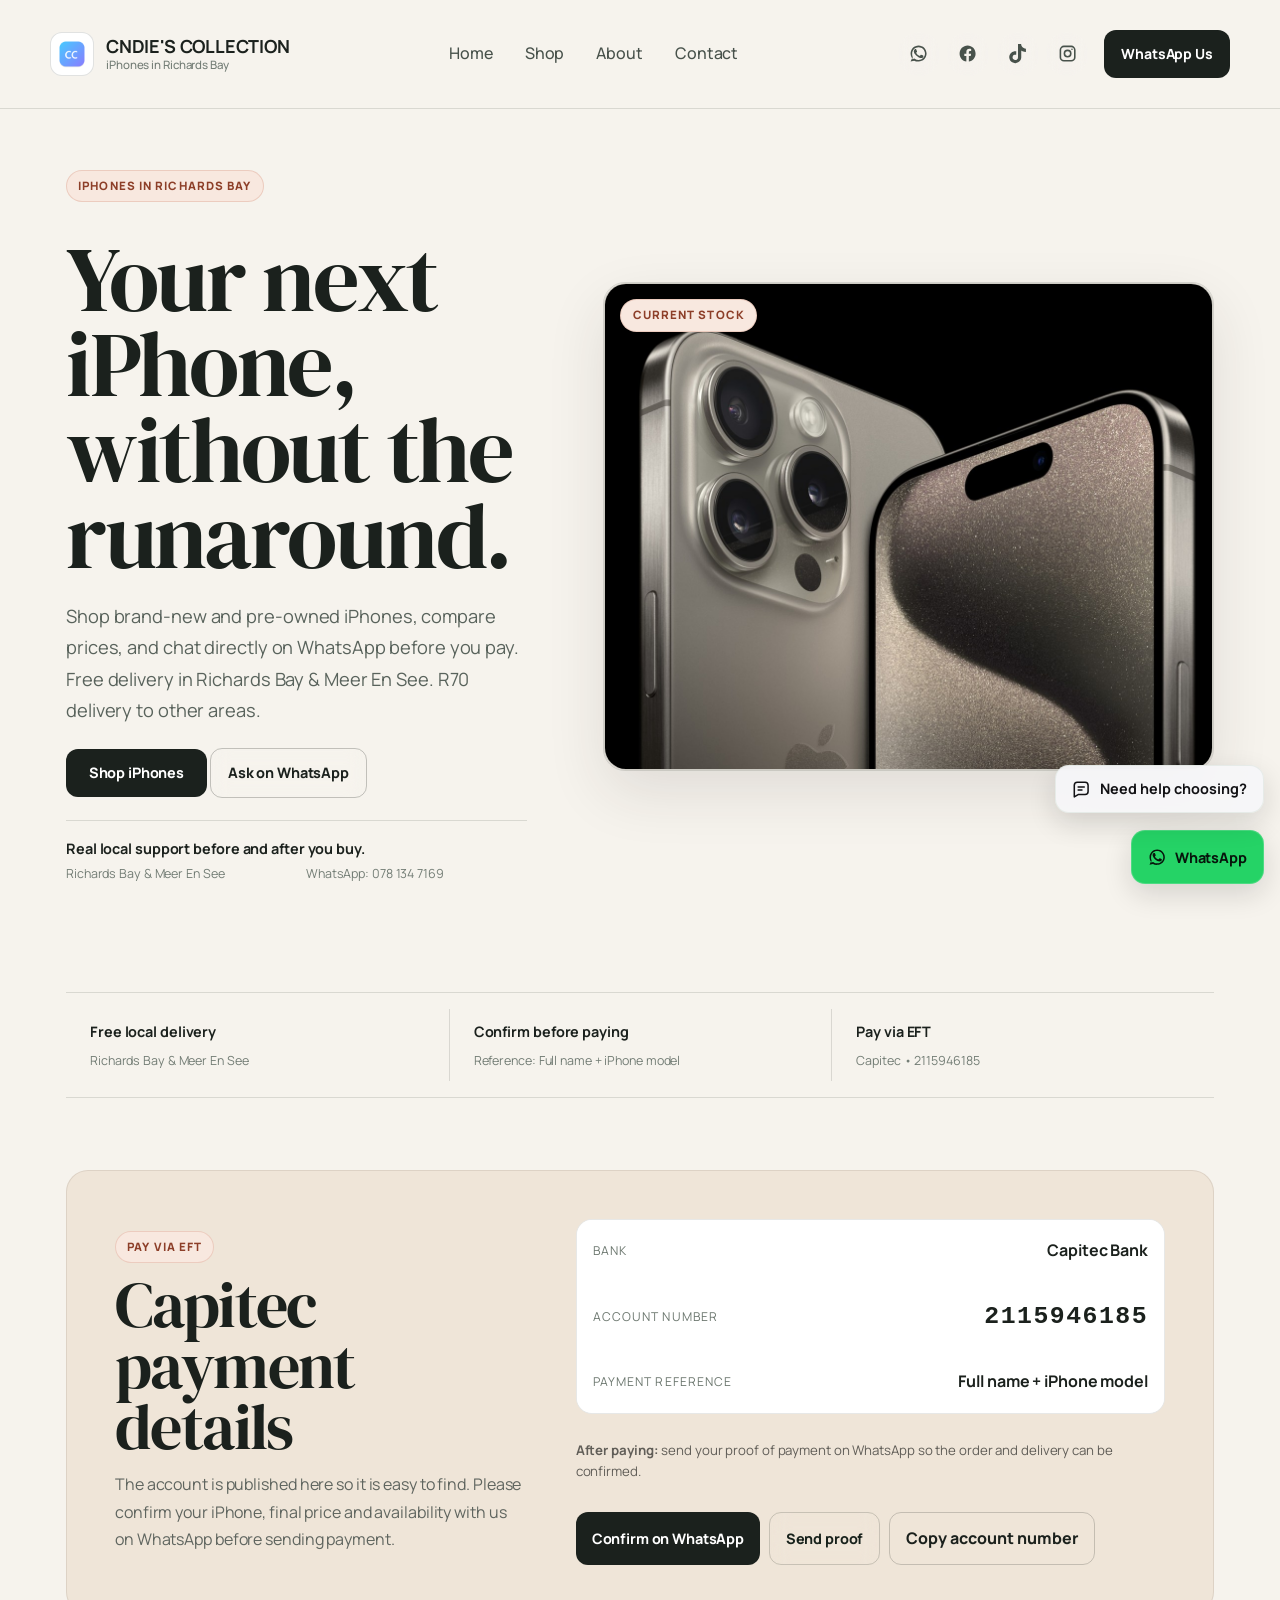
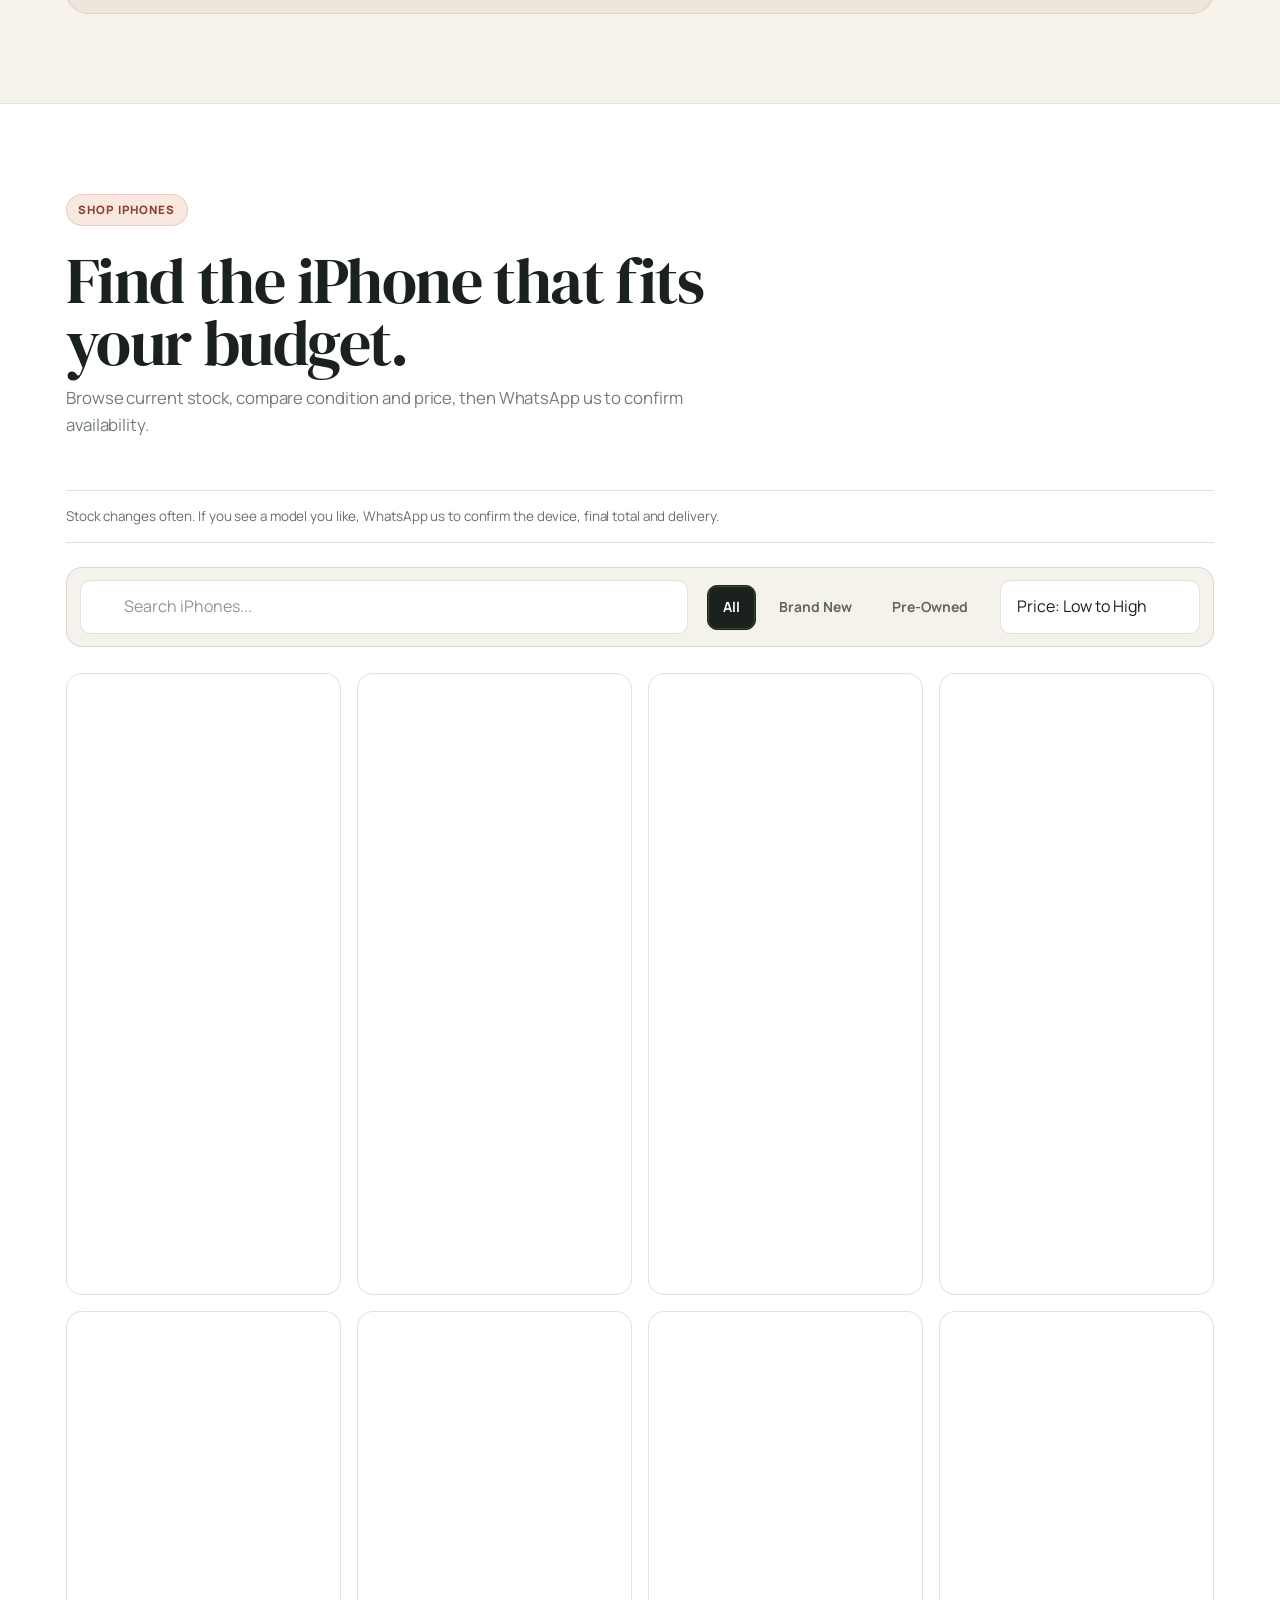
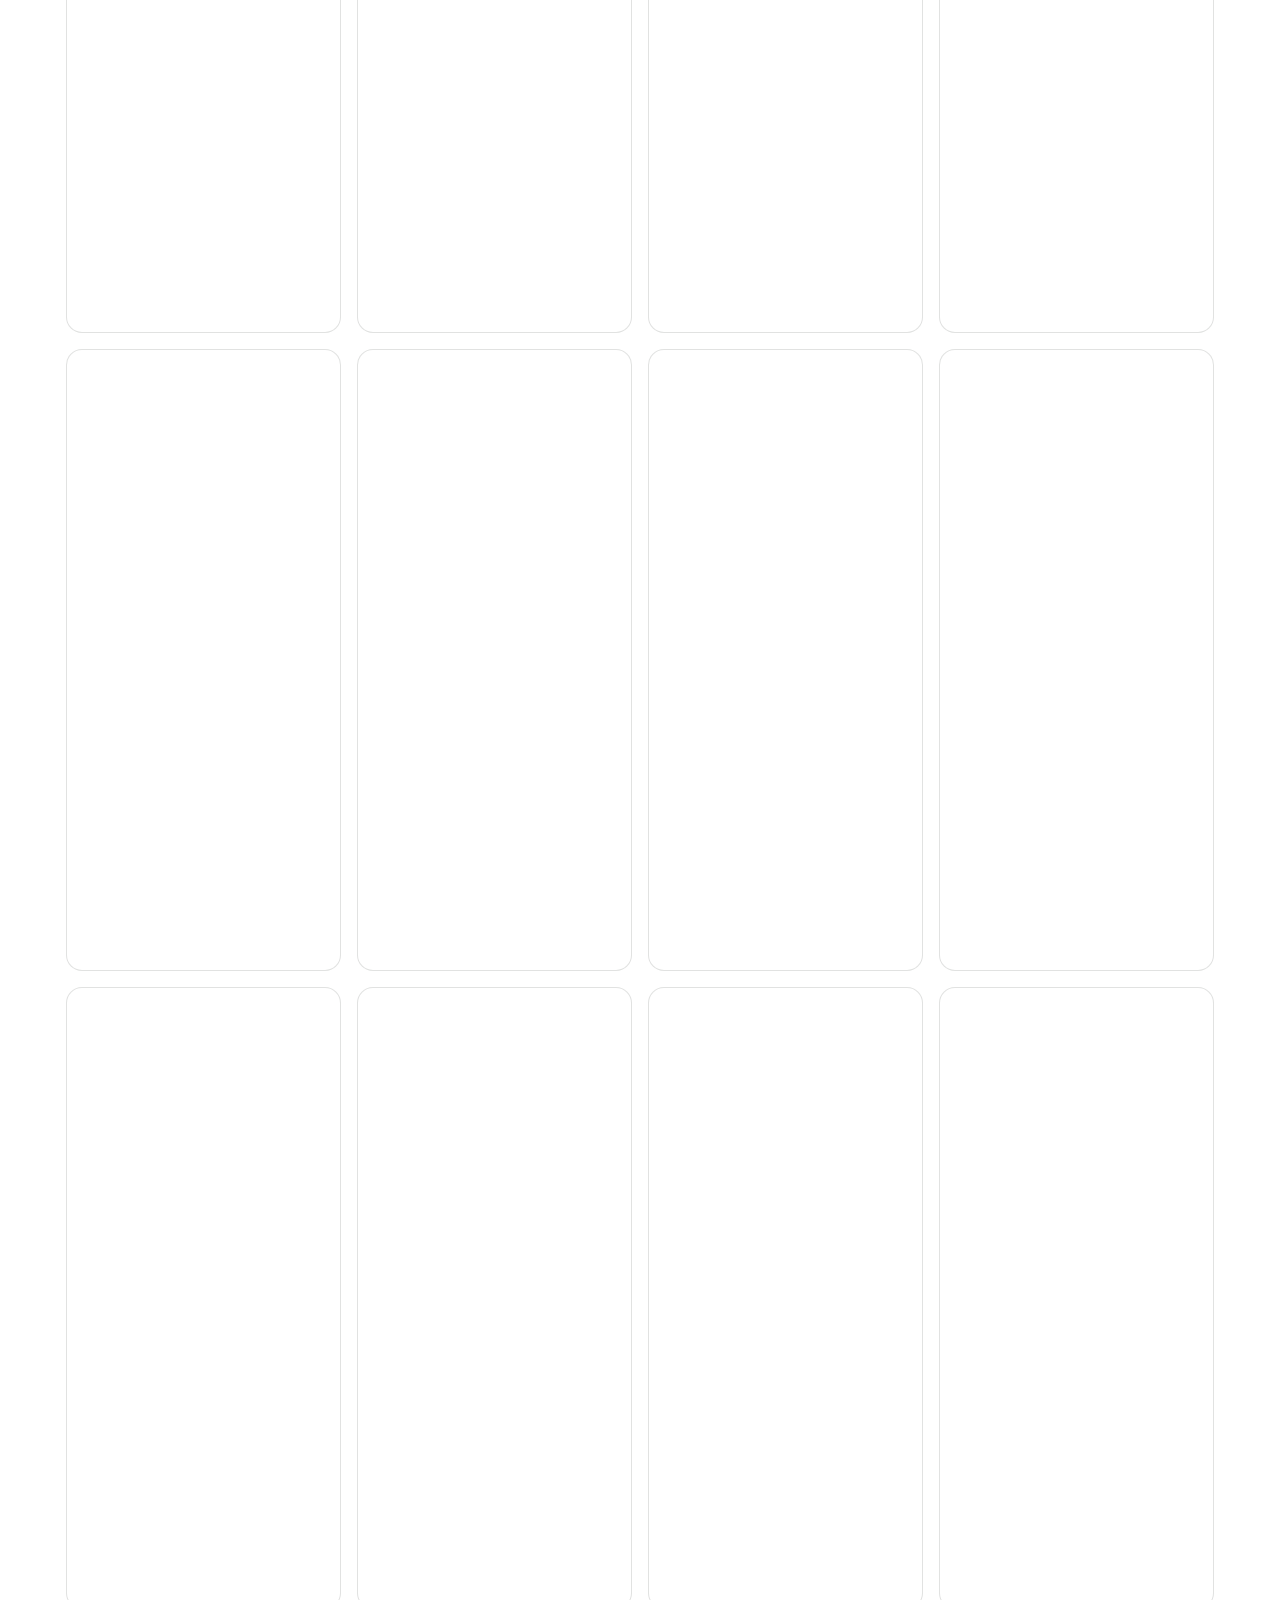
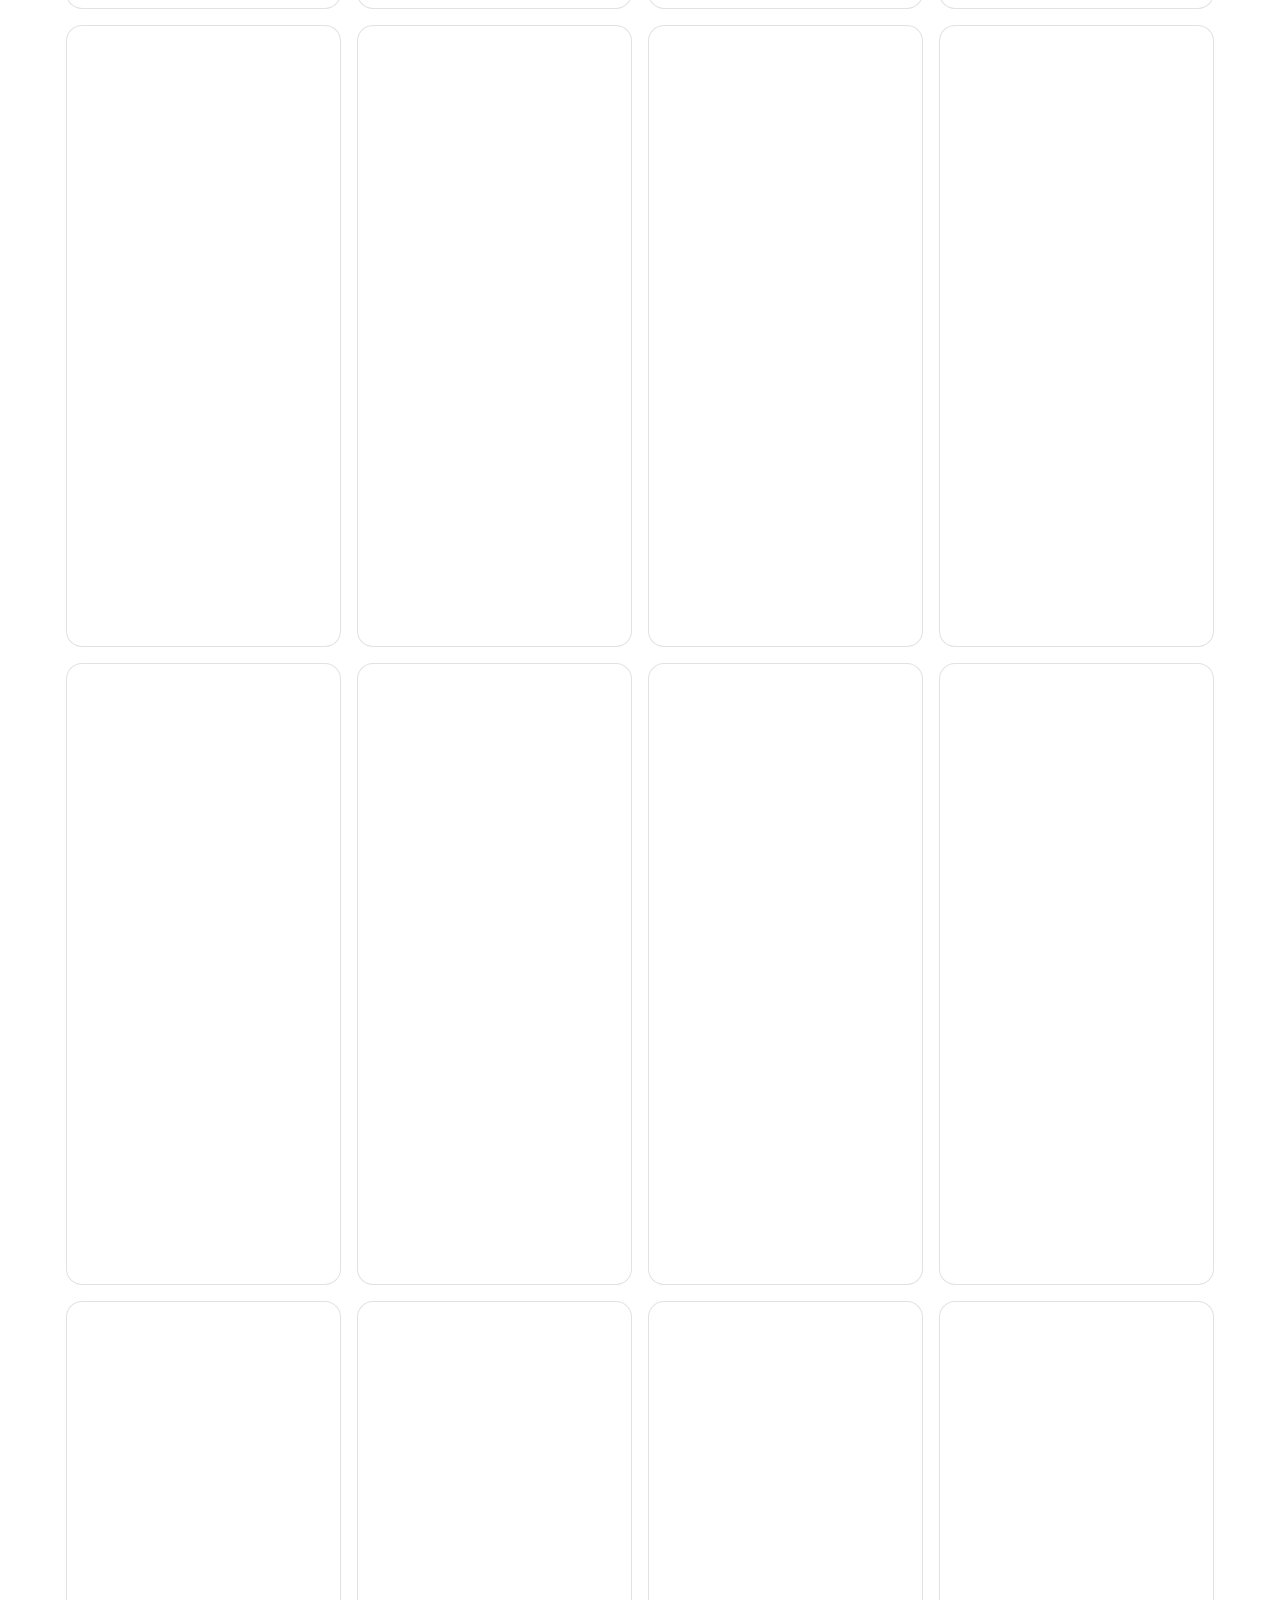
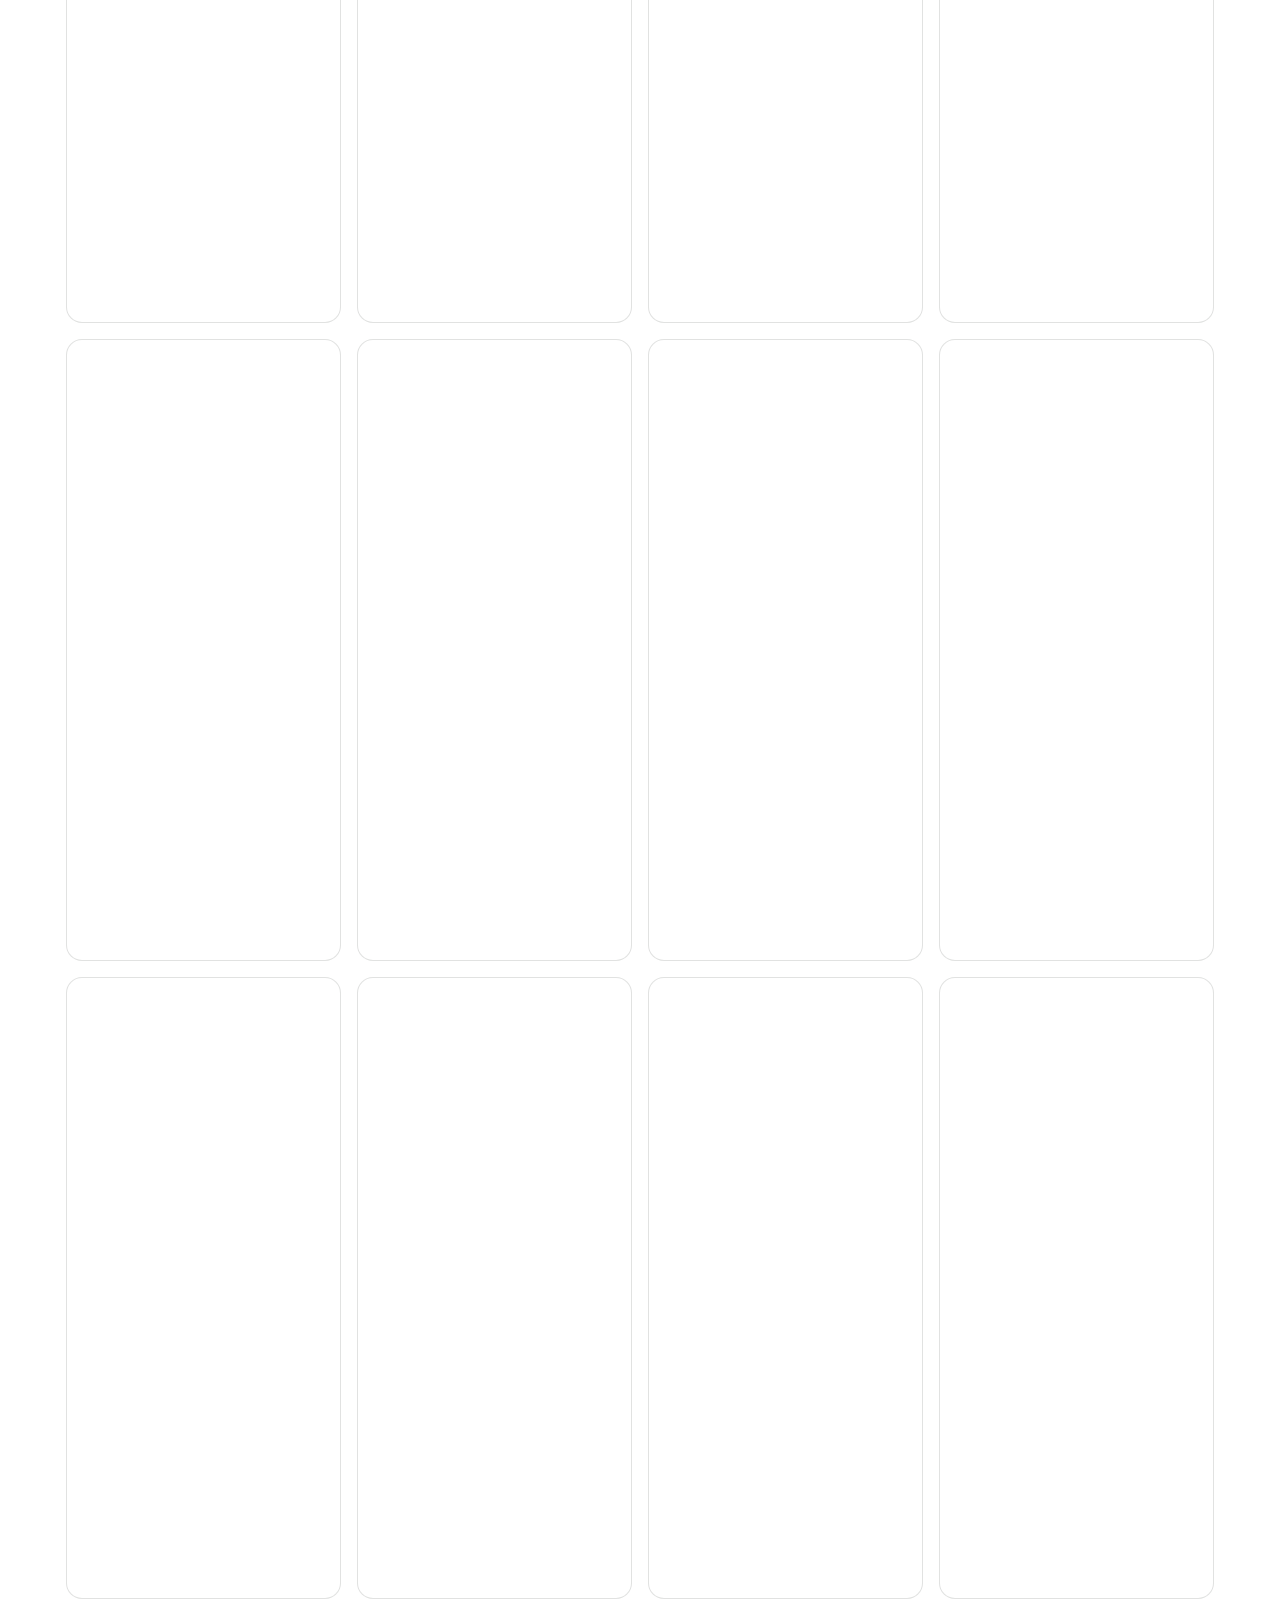
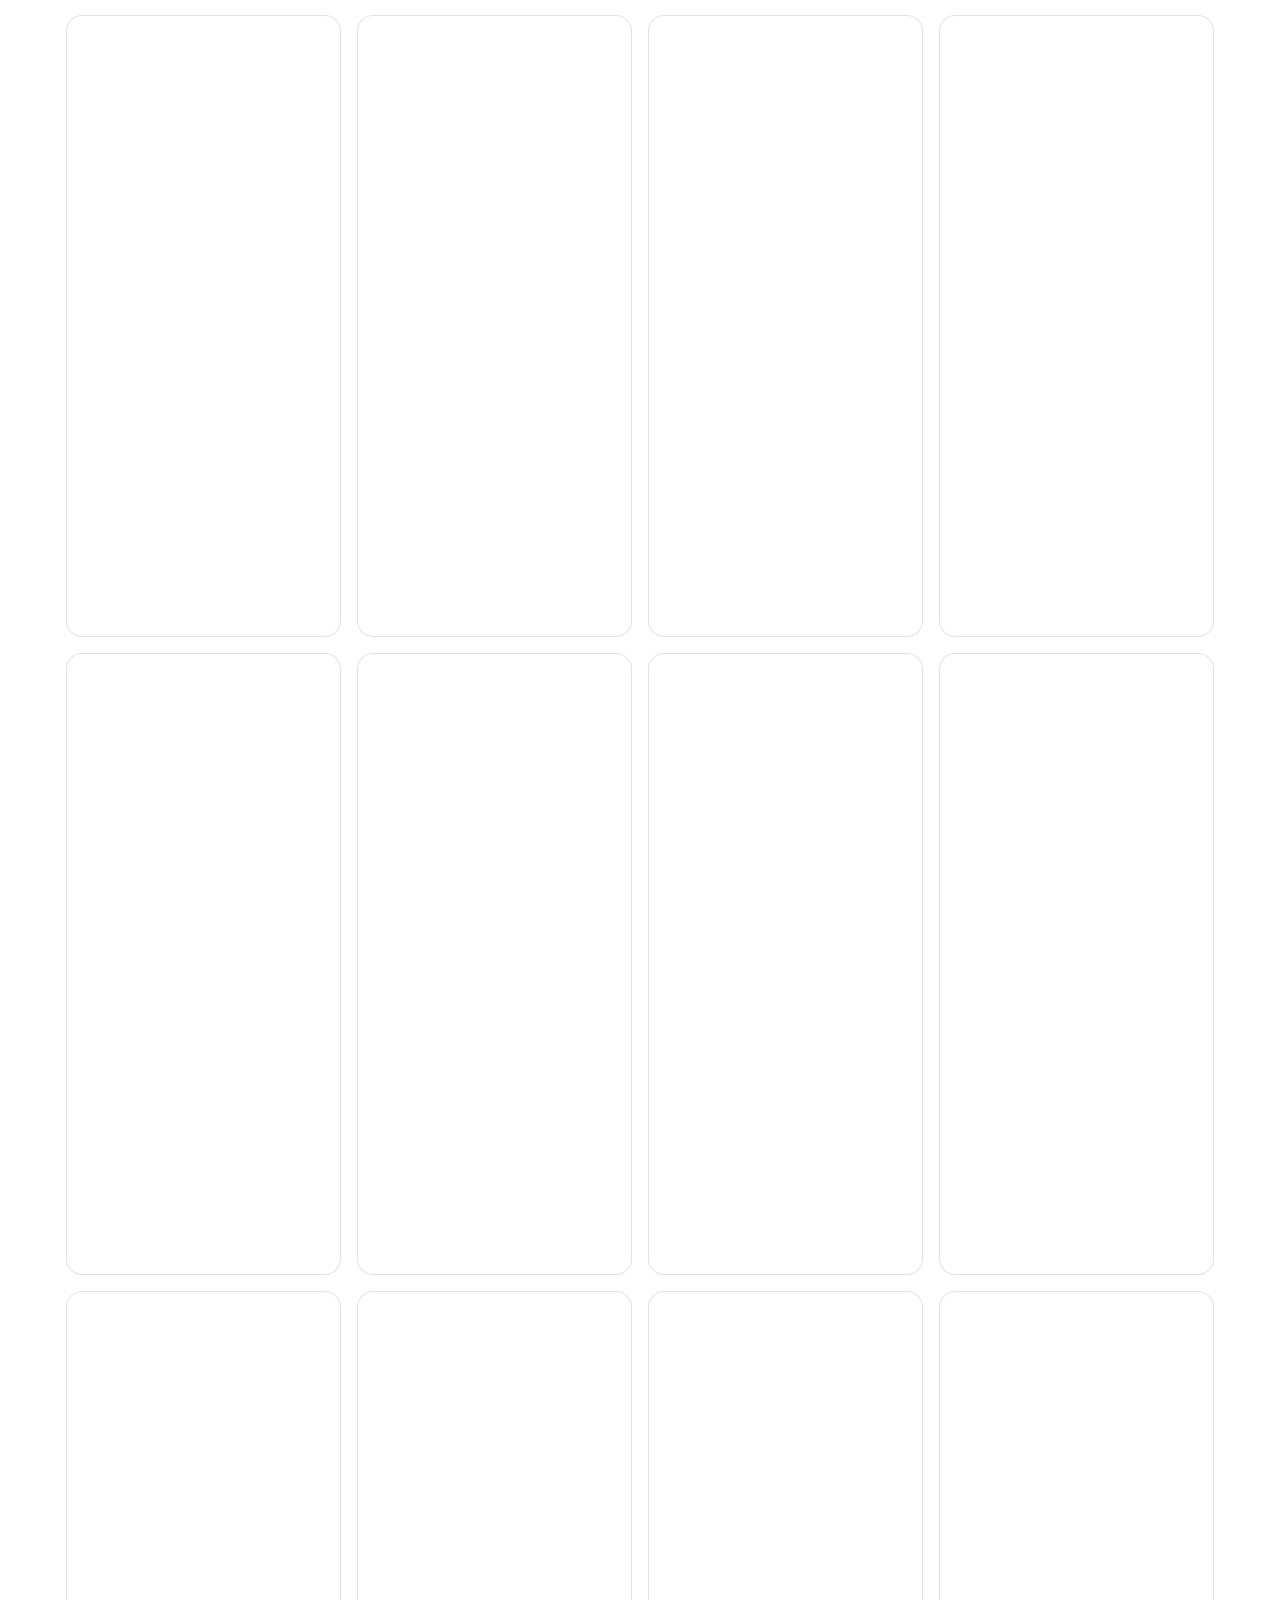
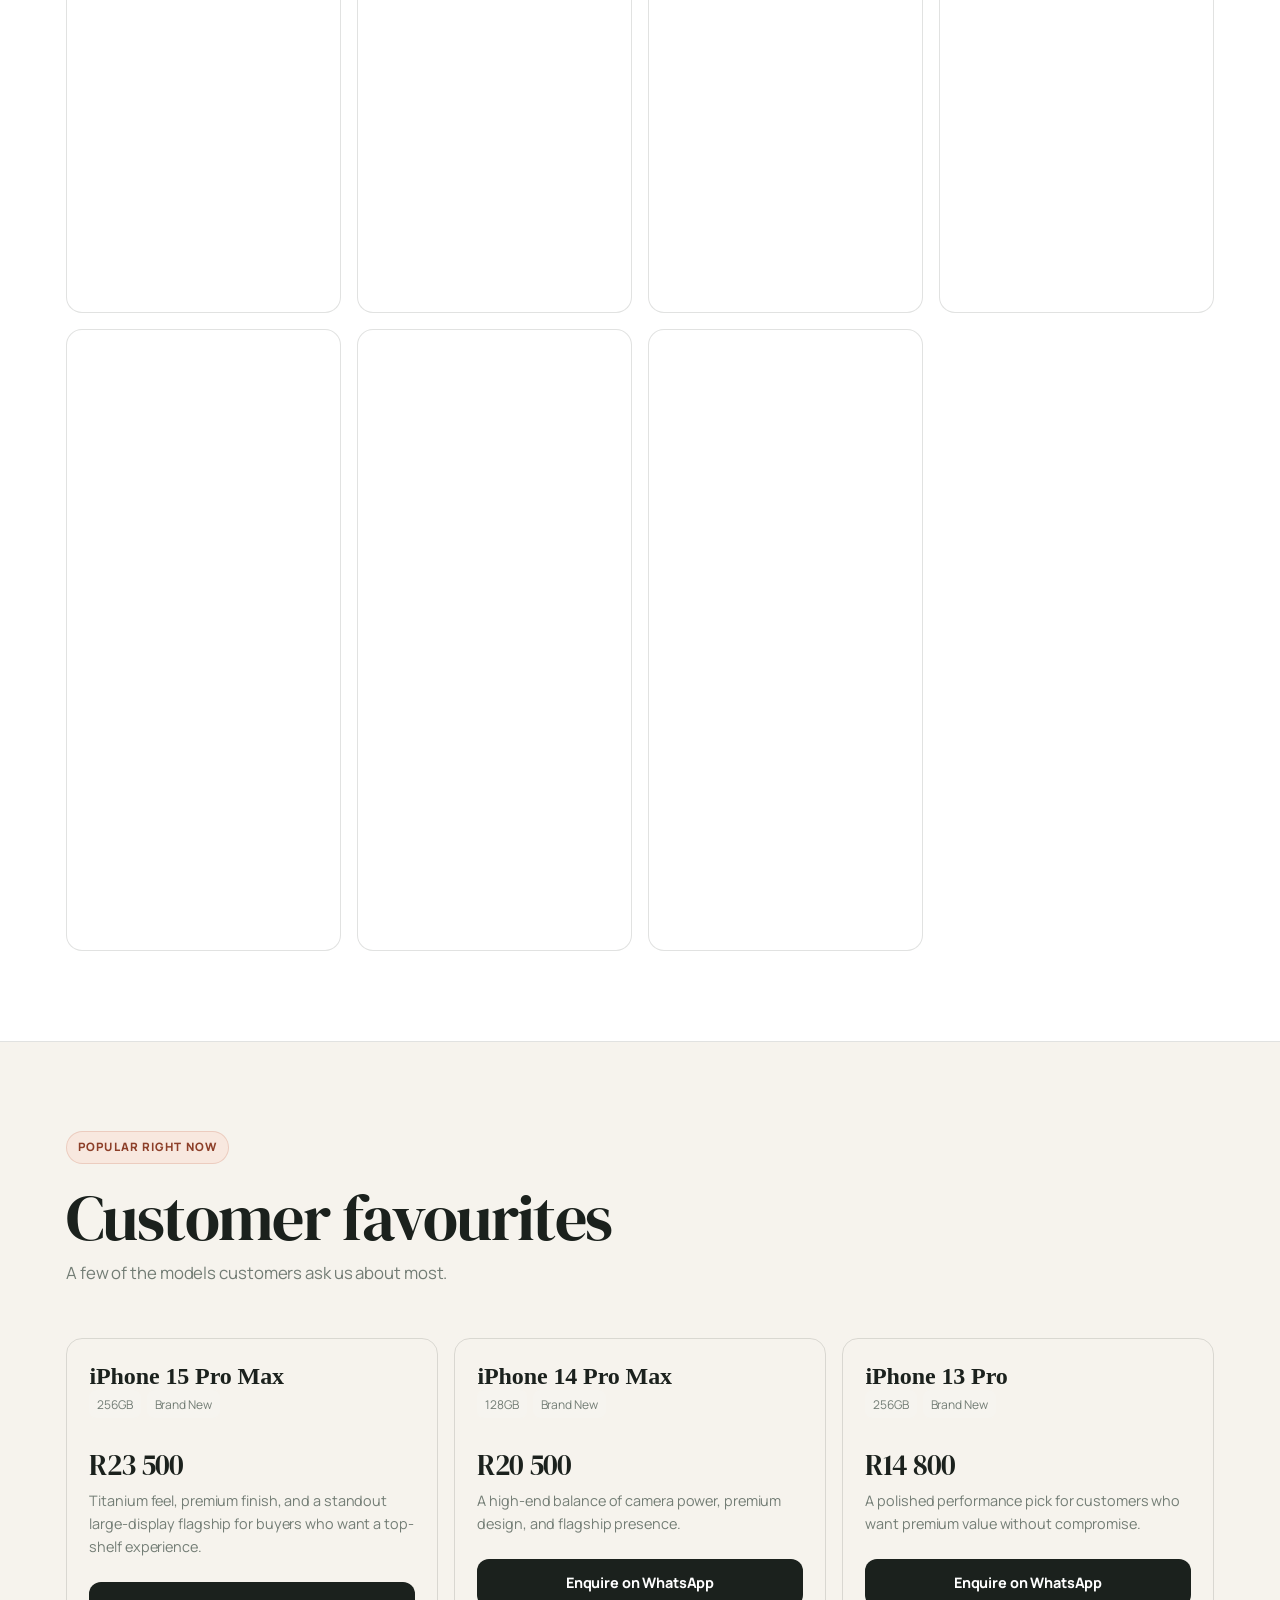
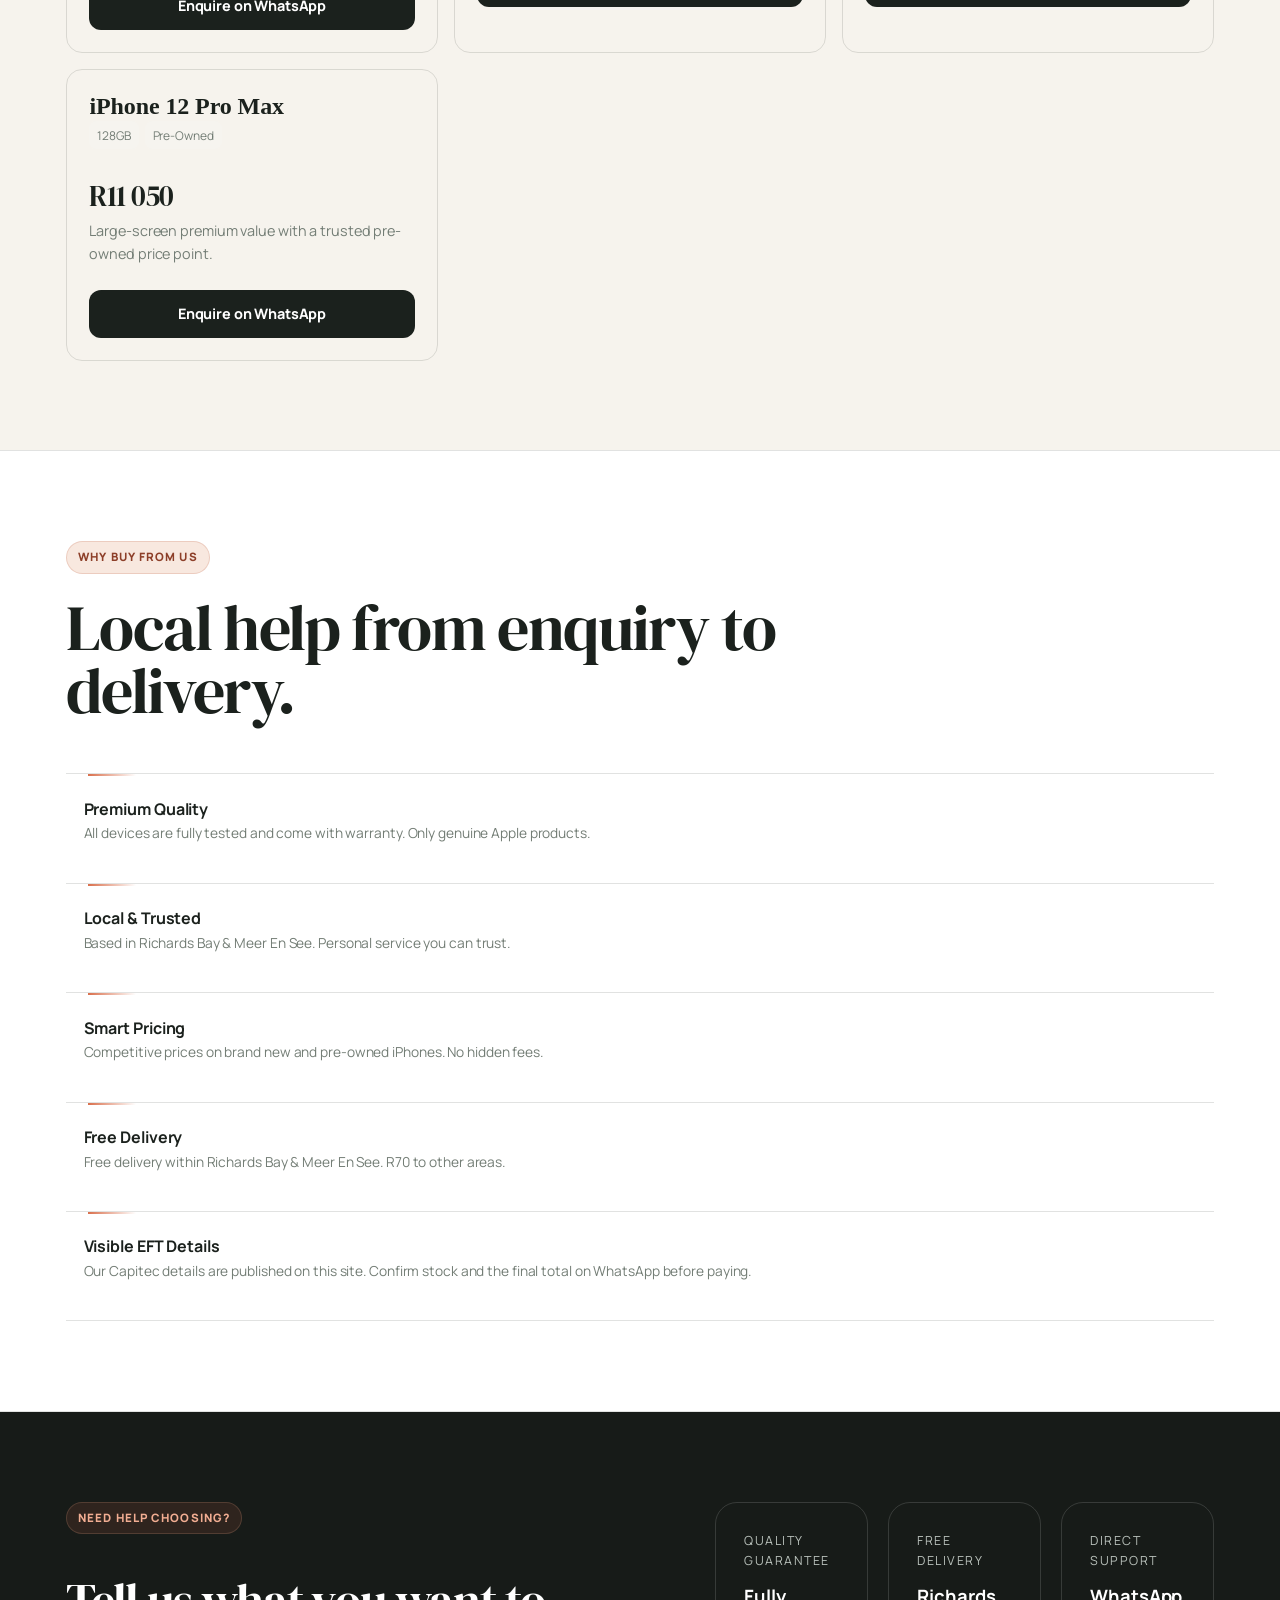
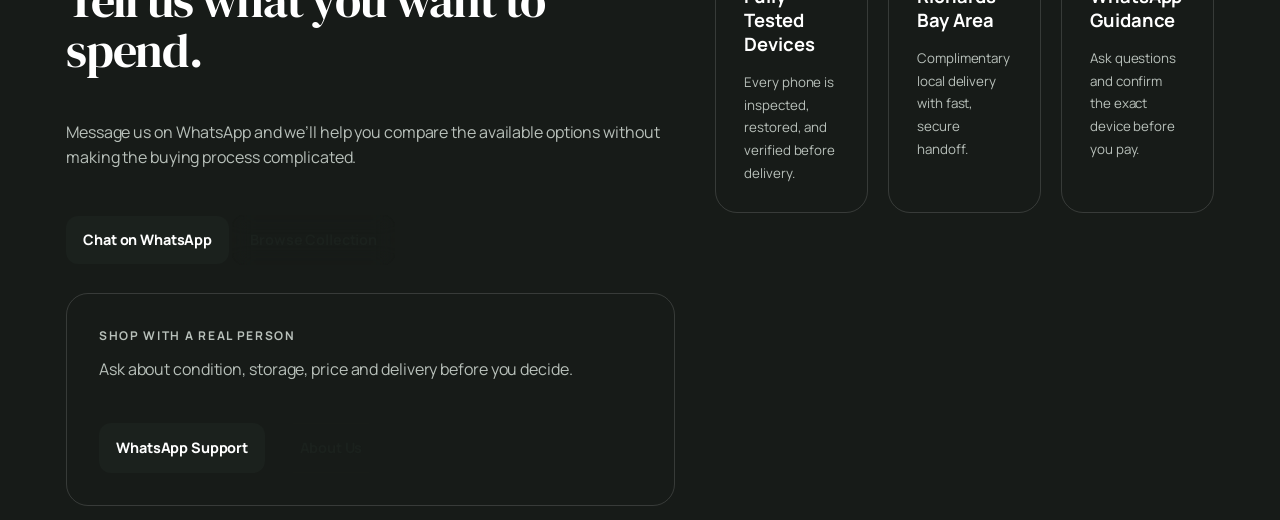
==== commit 865286cd: "Wire product-design storefront theme" ====
--- a/cndies collection/index.html
+++ b/cndies collection/index.html
@@ -33,10 +33,11 @@
   </script>
   <link rel="preconnect" href="https://fonts.googleapis.com">
   <link rel="preconnect" href="https://fonts.gstatic.com" crossorigin>
-  <link href="https://fonts.googleapis.com/css2?family=Segoe+UI:wght@300;400;500;600;700&family=Cormorant+Garamond:ital,wght@0,400;0,500;0,600;1,400&display=swap" rel="stylesheet">
+  <link href="https://fonts.googleapis.com/css2?family=DM+Serif+Display&family=Manrope:wght@400;500;600;700;800&display=swap" rel="stylesheet">
   <link rel="stylesheet" href="css/style.css">
   <link rel="stylesheet" href="css/shop.css">
   <link rel="stylesheet" href="css/responsive.css">
+  <link rel="stylesheet" href="css/design-pass.css?v=20260911a" data-cndies-design-pass>
 </head>
 <body>
   <div class="background-orb orb-one"></div>
@@ -335,6 +336,14 @@
   </footer>
 
   <script src="js/main.js?v=20260911c"></script>
+  <script>
+    (function () {
+      var designStyles = document.querySelector('link[data-cndies-design-pass]');
+      if (designStyles) {
+        document.head.appendChild(designStyles);
+      }
+    }());
+  </script>
   <script src="js/products.js"></script>
   <script src="js/featured.js"></script>
   <script src="js/filters.js"></script>
--- a/cndies collection/css/design-pass.css
+++ b/cndies collection/css/design-pass.css
@@ -0,0 +1,999 @@
+/* Product-design pass for CNDIE'S COLLECTION
+   Goal: human, product-first local retail — not generic glassmorphism.
+   This file intentionally loads last and leaves catalogue data/prices untouched. */
+
+:root {
+  --bg: #f6f3ed;
+  --bg-alt: #efeae1;
+  --bg-deep: #171b18;
+  --panel: #ffffff;
+  --panel-strong: #ffffff;
+  --panel-soft: #f1ede5;
+  --border: rgba(25, 31, 27, 0.13);
+  --border-strong: rgba(25, 31, 27, 0.24);
+  --text: #1b211d;
+  --soft: #4f5a52;
+  --muted: #737d75;
+  --accent: #d96f4c;
+  --accent-strong: #b94f31;
+  --accent-deep: #8e3c25;
+  --shadow: 0 18px 50px rgba(34, 35, 30, 0.08);
+}
+
+html {
+  scroll-behavior: smooth;
+  background: var(--bg);
+}
+
+body,
+body.site-polished {
+  background: var(--bg) !important;
+  color: var(--text);
+  font-family: "Manrope", "Segoe UI", Arial, sans-serif;
+}
+
+body::before,
+body::after,
+.background-orb,
+.background-grid,
+.hero-overlay {
+  display: none !important;
+}
+
+.container {
+  width: min(1180px, calc(100% - 40px));
+}
+
+.section {
+  padding-top: clamp(4rem, 7vw, 6.5rem);
+  padding-bottom: clamp(4rem, 7vw, 6.5rem);
+}
+
+.glass-panel,
+.glass-card,
+body.site-polished .glass-panel,
+body.site-polished .glass-card {
+  background: transparent !important;
+  border-color: var(--border) !important;
+  box-shadow: none !important;
+  backdrop-filter: none !important;
+  -webkit-backdrop-filter: none !important;
+}
+
+.eyebrow,
+.featured-tag {
+  display: inline-flex;
+  width: fit-content;
+  padding: .38rem .7rem;
+  border: 1px solid rgba(185, 79, 49, .18) !important;
+  border-radius: 999px;
+  background: #f8e8df !important;
+  color: #8d3f29 !important;
+  font-size: .72rem;
+  font-weight: 800;
+  letter-spacing: .095em;
+  text-transform: uppercase;
+}
+
+h1,
+h2,
+h3,
+.product-body h3,
+.product-price strong {
+  color: var(--text) !important;
+}
+
+h1,
+h2,
+.product-body h3,
+.product-price strong {
+  font-family: "DM Serif Display", Georgia, serif !important;
+  font-weight: 400 !important;
+  letter-spacing: -.025em !important;
+}
+
+p {
+  color: var(--soft);
+}
+
+/* Header */
+.site-header {
+  background: rgba(246, 243, 237, .94) !important;
+  border-bottom: 1px solid var(--border) !important;
+  backdrop-filter: blur(14px);
+  -webkit-backdrop-filter: blur(14px);
+}
+
+.site-header.scrolled {
+  background: rgba(246, 243, 237, .985) !important;
+  border-bottom-color: var(--border-strong) !important;
+}
+
+.nav-shell,
+body.site-polished .nav-shell {
+  min-height: 76px;
+  padding: .7rem 0;
+  background: transparent !important;
+  border: 0 !important;
+  border-radius: 0 !important;
+}
+
+.brand-mark {
+  width: 44px;
+  height: 44px;
+  background: #fff;
+  border: 1px solid var(--border) !important;
+  border-radius: 12px;
+  overflow: hidden;
+}
+
+.brand-copy strong {
+  color: var(--text);
+  letter-spacing: -.01em;
+}
+
+.brand-copy small {
+  color: var(--muted);
+  font-size: .72rem;
+}
+
+.site-nav a,
+.social-link {
+  color: #48524b !important;
+}
+
+.site-nav a:hover,
+.site-nav a:focus-visible {
+  color: var(--text) !important;
+}
+
+.social-link--icon {
+  background: transparent !important;
+  border-color: transparent !important;
+}
+
+.nav-cta {
+  white-space: nowrap;
+}
+
+/* Buttons */
+.btn,
+body.site-polished .btn {
+  min-height: 46px;
+  padding: .78rem 1.08rem;
+  border-radius: 12px !important;
+  font-weight: 750;
+  letter-spacing: -.01em;
+  box-shadow: none !important;
+  transform: none !important;
+}
+
+.btn-primary,
+body.site-polished .btn-primary {
+  background: var(--text) !important;
+  color: #fff !important;
+  border-color: var(--text) !important;
+}
+
+.btn-primary:hover,
+.btn-primary:focus-visible,
+body.site-polished .btn-primary:hover,
+body.site-polished .btn-primary:focus-visible {
+  background: #303832 !important;
+  color: #fff !important;
+}
+
+.btn-secondary,
+.btn-ghost,
+body.site-polished .btn-secondary,
+body.site-polished .btn-ghost {
+  background: transparent !important;
+  color: var(--text) !important;
+  border-color: var(--border-strong) !important;
+}
+
+.btn-secondary:hover,
+.btn-ghost:hover {
+  background: #fff !important;
+  border-color: rgba(25, 31, 27, .34) !important;
+}
+
+/* Hero */
+.hero {
+  min-height: 0 !important;
+  padding-top: clamp(3.5rem, 7vw, 6rem) !important;
+  padding-bottom: clamp(3rem, 6vw, 5rem) !important;
+  background: var(--bg) !important;
+}
+
+.hero-grid {
+  grid-template-columns: minmax(0, .86fr) minmax(380px, 1.14fr) !important;
+  gap: clamp(2.5rem, 6vw, 5.5rem) !important;
+  align-items: center;
+}
+
+.hero-copy {
+  gap: 1.35rem !important;
+}
+
+.hero-copy h1 {
+  max-width: 10ch !important;
+  margin: 0;
+  font-size: clamp(3.7rem, 7.2vw, 6.8rem) !important;
+  line-height: .93 !important;
+  color: var(--text) !important;
+  background: none !important;
+  -webkit-text-fill-color: currentColor !important;
+}
+
+.hero-copy .lead {
+  max-width: 39rem;
+  margin: 0;
+  color: #59635c !important;
+  font-size: clamp(1rem, 1.5vw, 1.14rem);
+  line-height: 1.72;
+}
+
+.hero-actions {
+  gap: .65rem !important;
+}
+
+.hero-callout,
+body.site-polished .hero-callout {
+  width: min(100%, 37rem);
+  display: grid !important;
+  grid-template-columns: 1fr 1fr;
+  gap: .25rem 1.2rem !important;
+  padding: 1rem 0 0 !important;
+  background: transparent !important;
+  border: 0 !important;
+  border-top: 1px solid var(--border) !important;
+  border-radius: 0 !important;
+}
+
+.hero-callout strong {
+  grid-column: 1 / -1;
+  width: auto !important;
+  color: var(--text);
+  font-size: .9rem;
+}
+
+.hero-callout span {
+  color: var(--muted) !important;
+  font-size: .78rem;
+}
+
+.featured-showcase,
+body.site-polished .featured-showcase {
+  position: relative;
+  max-width: 620px;
+  margin-left: auto;
+  padding: 0 !important;
+  background: transparent !important;
+}
+
+.featured-tag {
+  position: absolute;
+  z-index: 3;
+  left: 1rem;
+  top: 1rem;
+}
+
+.featured-showcase-art,
+body.site-polished .featured-showcase-art {
+  aspect-ratio: 5 / 4 !important;
+  border-radius: 22px !important;
+  border: 1px solid var(--border) !important;
+  background: #e8e4dc !important;
+  box-shadow: 0 22px 60px rgba(41, 40, 35, .11) !important;
+  overflow: hidden;
+}
+
+.featured-showcase-art::after {
+  display: none !important;
+}
+
+.featured-showcase-art img {
+  transform: none !important;
+  filter: none !important;
+}
+
+/* Store facts */
+.info-bar,
+body.site-polished .info-bar {
+  padding-top: 0 !important;
+  padding-bottom: 1.5rem !important;
+}
+
+.info-grid,
+body.site-polished .info-grid {
+  grid-template-columns: repeat(3, 1fr) !important;
+  gap: 0 !important;
+  padding: 1rem 0 !important;
+  border-top: 1px solid var(--border) !important;
+  border-bottom: 1px solid var(--border) !important;
+}
+
+.info-item,
+body.site-polished .info-item {
+  min-height: 0 !important;
+  padding: .65rem 1.5rem !important;
+  text-align: left !important;
+  border: 0 !important;
+  border-radius: 0 !important;
+  background: transparent !important;
+}
+
+.info-item + .info-item,
+body.site-polished .info-item + .info-item {
+  border-left: 1px solid var(--border) !important;
+}
+
+.info-item strong {
+  color: var(--text) !important;
+  font-size: .9rem;
+}
+
+.info-item span {
+  color: var(--muted) !important;
+  font-size: .78rem;
+}
+
+/* EFT payment */
+.eft-payment-section,
+body.site-polished .eft-payment-section {
+  padding-top: 1rem !important;
+  padding-bottom: clamp(4rem, 7vw, 6.5rem) !important;
+}
+
+.eft-payment-card,
+body.site-polished .eft-payment-card {
+  position: relative;
+  grid-template-columns: minmax(0, .82fr) minmax(360px, 1.18fr) !important;
+  gap: clamp(1.5rem, 4vw, 4rem) !important;
+  padding: clamp(1.5rem, 4vw, 3rem) !important;
+  background: #efe5d8 !important;
+  color: var(--text) !important;
+  border: 1px solid rgba(95, 77, 59, .12) !important;
+  border-radius: 22px !important;
+  box-shadow: none !important;
+}
+
+.eft-payment-card::before,
+body.site-polished .eft-payment-card::before {
+  display: none !important;
+}
+
+.eft-payment-copy h2,
+body.site-polished .eft-payment-copy h2 {
+  max-width: 11ch !important;
+  margin: .55rem 0 .85rem !important;
+  color: var(--text) !important;
+  font-size: clamp(2.4rem, 5vw, 4rem) !important;
+  line-height: .95 !important;
+}
+
+.eft-payment-copy p,
+body.site-polished .eft-payment-copy p {
+  max-width: 36rem;
+  color: #5f655f !important;
+  line-height: 1.7 !important;
+}
+
+.eft-details,
+body.site-polished .eft-details {
+  gap: 0 !important;
+  background: #fff;
+  border: 1px solid rgba(25, 31, 27, .1);
+  border-radius: 16px;
+  overflow: hidden;
+}
+
+.eft-detail-row,
+body.site-polished .eft-detail-row {
+  min-height: 62px;
+  padding: .9rem 1rem !important;
+  background: #fff !important;
+  border: 0 !important;
+  border-radius: 0 !important;
+}
+
+.eft-detail-row + .eft-detail-row {
+  border-top: 1px solid rgba(25, 31, 27, .08) !important;
+}
+
+.eft-detail-row dt {
+  color: #7d827e !important;
+}
+
+.eft-detail-row dd,
+body.site-polished .eft-detail-row dd {
+  color: var(--text) !important;
+}
+
+.eft-account-number,
+body.site-polished .eft-account-number {
+  font-family: ui-monospace, SFMono-Regular, Menlo, Consolas, monospace;
+  font-size: clamp(1.2rem, 2.7vw, 1.55rem) !important;
+  letter-spacing: .06em !important;
+}
+
+.eft-payment-note,
+body.site-polished .eft-payment-note {
+  padding: .85rem 0 !important;
+  color: #615e58 !important;
+  background: transparent !important;
+  border: 0 !important;
+  border-radius: 0 !important;
+  font-size: .83rem;
+}
+
+.eft-payment-actions {
+  gap: .55rem !important;
+}
+
+.eft-copy-button,
+body.site-polished .eft-copy-button {
+  min-height: 46px;
+  padding: .78rem 1rem;
+  border: 1px solid rgba(25, 31, 27, .2) !important;
+  border-radius: 12px !important;
+  background: transparent !important;
+  color: var(--text) !important;
+  font-weight: 750;
+}
+
+.eft-copy-button:hover {
+  background: rgba(255,255,255,.45) !important;
+}
+
+/* Shop */
+.shop-section {
+  background: #fff !important;
+  border-top: 1px solid var(--border) !important;
+  border-bottom: 1px solid var(--border) !important;
+}
+
+.section-header {
+  max-width: 720px;
+  margin-left: 0 !important;
+  margin-right: 0 !important;
+  text-align: left !important;
+}
+
+.section-header h2 {
+  margin-top: .65rem;
+  margin-bottom: .65rem;
+  font-size: clamp(2.7rem, 5vw, 4.6rem) !important;
+  line-height: .98;
+}
+
+.section-header p {
+  max-width: 42rem;
+  margin-left: 0 !important;
+  color: var(--muted) !important;
+}
+
+.shop-banner,
+body.site-polished .shop-banner {
+  max-width: none !important;
+  margin: 1.25rem 0 1.5rem !important;
+  padding: .9rem 0 !important;
+  background: transparent !important;
+  border: 0 !important;
+  border-top: 1px solid var(--border) !important;
+  border-bottom: 1px solid var(--border) !important;
+  border-left: 0 !important;
+  border-radius: 0 !important;
+  text-align: left !important;
+}
+
+.shop-banner p {
+  color: #667068;
+  font-size: .84rem;
+}
+
+.filters-bar,
+body.site-polished .filters-bar {
+  grid-template-columns: minmax(220px, 1fr) minmax(0, auto) !important;
+  gap: 1rem !important;
+  padding: .8rem !important;
+  margin-bottom: 1.6rem !important;
+  background: #f5f2ec !important;
+  border: 1px solid var(--border) !important;
+  border-radius: 16px !important;
+  box-shadow: none !important;
+}
+
+.search-box input,
+.filters-bar select,
+.filter-controls select {
+  min-height: 44px !important;
+  background: #fff !important;
+  color: var(--text) !important;
+  border: 1px solid var(--border) !important;
+  border-radius: 10px !important;
+  box-shadow: none !important;
+}
+
+.search-box input::placeholder {
+  color: #929890;
+}
+
+.condition-buttons {
+  background: transparent !important;
+  border: 0 !important;
+}
+
+.filter-btn {
+  min-height: 42px;
+  padding: .65rem .95rem !important;
+  background: transparent !important;
+  color: #5d675f !important;
+  border: 1px solid transparent !important;
+  border-radius: 10px !important;
+  font-weight: 700;
+}
+
+.filter-btn:hover {
+  background: rgba(255,255,255,.7) !important;
+  color: var(--text) !important;
+  border-color: var(--border) !important;
+}
+
+.filter-btn.active {
+  background: var(--text) !important;
+  color: #fff !important;
+  border-color: var(--text) !important;
+}
+
+.products-grid {
+  grid-template-columns: repeat(4, minmax(0, 1fr)) !important;
+  gap: 1rem !important;
+}
+
+.product-card,
+body.site-polished .product-card {
+  background: #fff !important;
+  border: 1px solid var(--border) !important;
+  border-radius: 16px !important;
+  box-shadow: none !important;
+  transform: none !important;
+  overflow: hidden;
+}
+
+.product-card:hover {
+  transform: translateY(-2px) !important;
+  border-color: rgba(25, 31, 27, .24) !important;
+  box-shadow: 0 14px 32px rgba(26, 31, 28, .07) !important;
+}
+
+.product-media {
+  padding: .7rem !important;
+  border-bottom: 1px solid var(--border) !important;
+  background: #f1eee8;
+}
+
+.product-media::before {
+  inset: .7rem !important;
+  border: 0 !important;
+  border-radius: 12px !important;
+  background: #ebe8e2 !important;
+  box-shadow: none !important;
+}
+
+.product-badges {
+  gap: .35rem;
+}
+
+.product-badge {
+  padding: .34rem .58rem;
+  border: 1px solid rgba(25, 31, 27, .1) !important;
+  background: rgba(255,255,255,.88) !important;
+  color: #59635c !important;
+  font-size: .66rem;
+}
+
+.product-badge.is-brand-new {
+  color: #7d3d28 !important;
+  background: #f8e8df !important;
+  border-color: #efd1c2 !important;
+}
+
+.product-badge.is-pre-owned {
+  color: #44634e !important;
+  background: #e8f0e9 !important;
+  border-color: #cfdfd2 !important;
+}
+
+.product-image-shell {
+  height: 17rem !important;
+  margin-top: .4rem !important;
+  padding: .5rem !important;
+}
+
+.product-image-frame {
+  padding: .45rem !important;
+}
+
+.product-image {
+  filter: drop-shadow(0 16px 18px rgba(30, 34, 31, .16)) !important;
+}
+
+.product-body {
+  gap: .7rem !important;
+  padding: 1rem !important;
+}
+
+.product-body h3 {
+  font-size: 1.65rem !important;
+  line-height: 1;
+}
+
+.product-meta {
+  gap: .35rem !important;
+  color: var(--muted) !important;
+  font-size: .75rem !important;
+}
+
+.product-meta span {
+  padding: .28rem .5rem !important;
+  background: #f6f4ef !important;
+  border: 0 !important;
+  border-radius: 7px !important;
+}
+
+.product-price-row {
+  gap: .7rem !important;
+}
+
+.product-price strong {
+  font-size: 1.8rem !important;
+  color: var(--text) !important;
+}
+
+.product-price span {
+  color: var(--muted) !important;
+  font-size: .75rem !important;
+}
+
+.load-more-products {
+  min-height: 46px;
+  border: 1px solid var(--border-strong) !important;
+  border-radius: 12px !important;
+  background: transparent !important;
+  color: var(--text) !important;
+}
+
+.load-more-products:hover,
+.load-more-products:focus-visible {
+  background: #f2eee8 !important;
+}
+
+/* Featured models */
+.featured-models {
+  background: var(--bg) !important;
+}
+
+.featured-grid {
+  gap: 1rem !important;
+}
+
+.featured-card {
+  padding: 1.4rem !important;
+  background: transparent !important;
+  border: 1px solid var(--border) !important;
+  border-radius: 16px !important;
+  box-shadow: none !important;
+  text-align: left !important;
+  transform: none !important;
+}
+
+.featured-card:hover {
+  background: rgba(255,255,255,.45) !important;
+  border-color: var(--border-strong) !important;
+  transform: none !important;
+  box-shadow: none !important;
+}
+
+/* Trust: read like evidence, not a pile of cards */
+.trust-section {
+  background: #fff !important;
+  border-top: 1px solid var(--border);
+  border-bottom: 1px solid var(--border);
+}
+
+.trust-grid {
+  gap: 0 !important;
+  border-top: 1px solid var(--border);
+}
+
+.trust-card,
+body.site-polished .trust-card {
+  padding: 1.4rem 1.1rem !important;
+  background: transparent !important;
+  border: 0 !important;
+  border-bottom: 1px solid var(--border) !important;
+  border-radius: 0 !important;
+  box-shadow: none !important;
+}
+
+.trust-card strong {
+  color: var(--text) !important;
+}
+
+.trust-card p {
+  color: var(--muted) !important;
+  font-size: .86rem;
+  line-height: 1.6;
+}
+
+/* Contact */
+.contact-preview {
+  background: var(--bg-deep) !important;
+  border: 0 !important;
+}
+
+.contact-preview .eyebrow {
+  background: rgba(217,111,76,.12) !important;
+  color: #f1ad92 !important;
+  border-color: rgba(241,173,146,.18) !important;
+}
+
+.contact-preview h2,
+.contact-preview strong {
+  color: #fff !important;
+}
+
+.contact-preview p,
+.contact-preview small,
+.contact-preview span {
+  color: #b8c0ba !important;
+}
+
+.contact-preview .btn-primary {
+  background: #fff !important;
+  color: #171b18 !important;
+  border-color: #fff !important;
+}
+
+.contact-preview .btn-secondary,
+.contact-preview .btn-ghost {
+  color: #fff !important;
+  border-color: rgba(255,255,255,.24) !important;
+}
+
+.connect-panel,
+.contact-card,
+body.site-polished .connect-panel,
+body.site-polished .contact-card {
+  background: transparent !important;
+  border-color: rgba(255,255,255,.14) !important;
+  box-shadow: none !important;
+}
+
+/* Footer */
+.site-footer {
+  background: #101310 !important;
+  border-top: 1px solid rgba(255,255,255,.08) !important;
+}
+
+.site-footer,
+.site-footer p,
+.site-footer span,
+.site-footer a {
+  color: #aab1ac !important;
+}
+
+.site-footer strong {
+  color: #fff !important;
+}
+
+/* Floating helpers */
+.floating-whatsapp,
+.cndies-chat-launcher {
+  border-radius: 14px !important;
+  box-shadow: 0 10px 28px rgba(20, 23, 20, .14) !important;
+}
+
+/* Keyboard focus */
+a:focus-visible,
+button:focus-visible,
+input:focus-visible,
+select:focus-visible {
+  outline: 3px solid rgba(217, 111, 76, .28) !important;
+  outline-offset: 3px !important;
+}
+
+/* Tablet */
+@media (max-width: 1050px) {
+  .hero-grid {
+    grid-template-columns: 1fr 1fr !important;
+    gap: 2.25rem !important;
+  }
+
+  .products-grid {
+    grid-template-columns: repeat(3, minmax(0, 1fr)) !important;
+  }
+}
+
+@media (max-width: 820px) {
+  .container {
+    width: min(100% - 28px, 1180px);
+  }
+
+  .site-header,
+  body.site-polished .site-header {
+    background: rgba(246, 243, 237, .985) !important;
+  }
+
+  .nav-toggle span {
+    background: var(--text) !important;
+  }
+
+  .site-nav {
+    background: #f6f3ed !important;
+    border-top: 1px solid var(--border) !important;
+  }
+
+  .site-nav a {
+    border-bottom-color: var(--border) !important;
+  }
+
+  .hero {
+    padding-top: 2.3rem !important;
+  }
+
+  .hero-grid {
+    grid-template-columns: 1fr !important;
+    gap: 2rem !important;
+  }
+
+  .hero-copy h1 {
+    max-width: 11ch !important;
+    font-size: clamp(3.1rem, 14vw, 4.8rem) !important;
+  }
+
+  .featured-showcase {
+    margin-left: 0;
+  }
+
+  .info-grid,
+  body.site-polished .info-grid {
+    grid-template-columns: 1fr !important;
+    padding: 0 !important;
+  }
+
+  .info-item,
+  body.site-polished .info-item {
+    padding: .85rem 0 !important;
+  }
+
+  .info-item + .info-item,
+  body.site-polished .info-item + .info-item {
+    border-left: 0 !important;
+    border-top: 1px solid var(--border) !important;
+  }
+
+  .eft-payment-card,
+  body.site-polished .eft-payment-card {
+    grid-template-columns: 1fr !important;
+    padding: 1.2rem !important;
+    border-radius: 18px !important;
+  }
+
+  .eft-payment-copy h2,
+  body.site-polished .eft-payment-copy h2 {
+    max-width: 12ch !important;
+    font-size: clamp(2.5rem, 11vw, 3.4rem) !important;
+  }
+
+  .eft-payment-actions {
+    flex-direction: column;
+  }
+
+  .eft-payment-actions .btn,
+  .eft-copy-button {
+    width: 100%;
+  }
+
+  .filters-bar,
+  body.site-polished .filters-bar {
+    grid-template-columns: 1fr !important;
+    padding: .7rem !important;
+  }
+
+  .filter-controls {
+    align-items: stretch !important;
+    flex-direction: column !important;
+  }
+
+  .condition-buttons {
+    display: grid !important;
+    grid-template-columns: repeat(3, 1fr);
+    gap: .35rem !important;
+  }
+
+  .filter-btn {
+    padding: .6rem .45rem !important;
+    font-size: .76rem;
+  }
+
+  .products-grid {
+    grid-template-columns: repeat(2, minmax(0, 1fr)) !important;
+    gap: .75rem !important;
+  }
+
+  .product-image-shell {
+    height: 14rem !important;
+  }
+
+  .product-body h3 {
+    font-size: 1.4rem !important;
+  }
+
+  .product-price strong {
+    font-size: 1.55rem !important;
+  }
+
+  .trust-grid {
+    grid-template-columns: 1fr 1fr !important;
+  }
+}
+
+@media (max-width: 560px) {
+  .container {
+    width: min(100% - 24px, 1180px);
+  }
+
+  .brand-copy small,
+  .nav-social {
+    display: none !important;
+  }
+
+  .hero-actions {
+    display: grid !important;
+    grid-template-columns: 1fr 1fr;
+  }
+
+  .hero-actions .btn {
+    width: 100%;
+    text-align: center;
+  }
+
+  .hero-callout,
+  body.site-polished .hero-callout {
+    grid-template-columns: 1fr !important;
+  }
+
+  .featured-showcase-art,
+  body.site-polished .featured-showcase-art {
+    aspect-ratio: 4 / 3 !important;
+  }
+
+  .products-grid {
+    grid-template-columns: 1fr !important;
+  }
+
+  .product-image-shell {
+    height: 18rem !important;
+  }
+
+  .trust-grid {
+    grid-template-columns: 1fr !important;
+  }
+
+  .section-header h2 {
+    font-size: clamp(2.4rem, 12vw, 3.4rem) !important;
+  }
+}
+
+@media (prefers-reduced-motion: reduce) {
+  *,
+  *::before,
+  *::after {
+    scroll-behavior: auto !important;
+    animation-duration: .01ms !important;
+    transition-duration: .01ms !important;
+  }
+}
